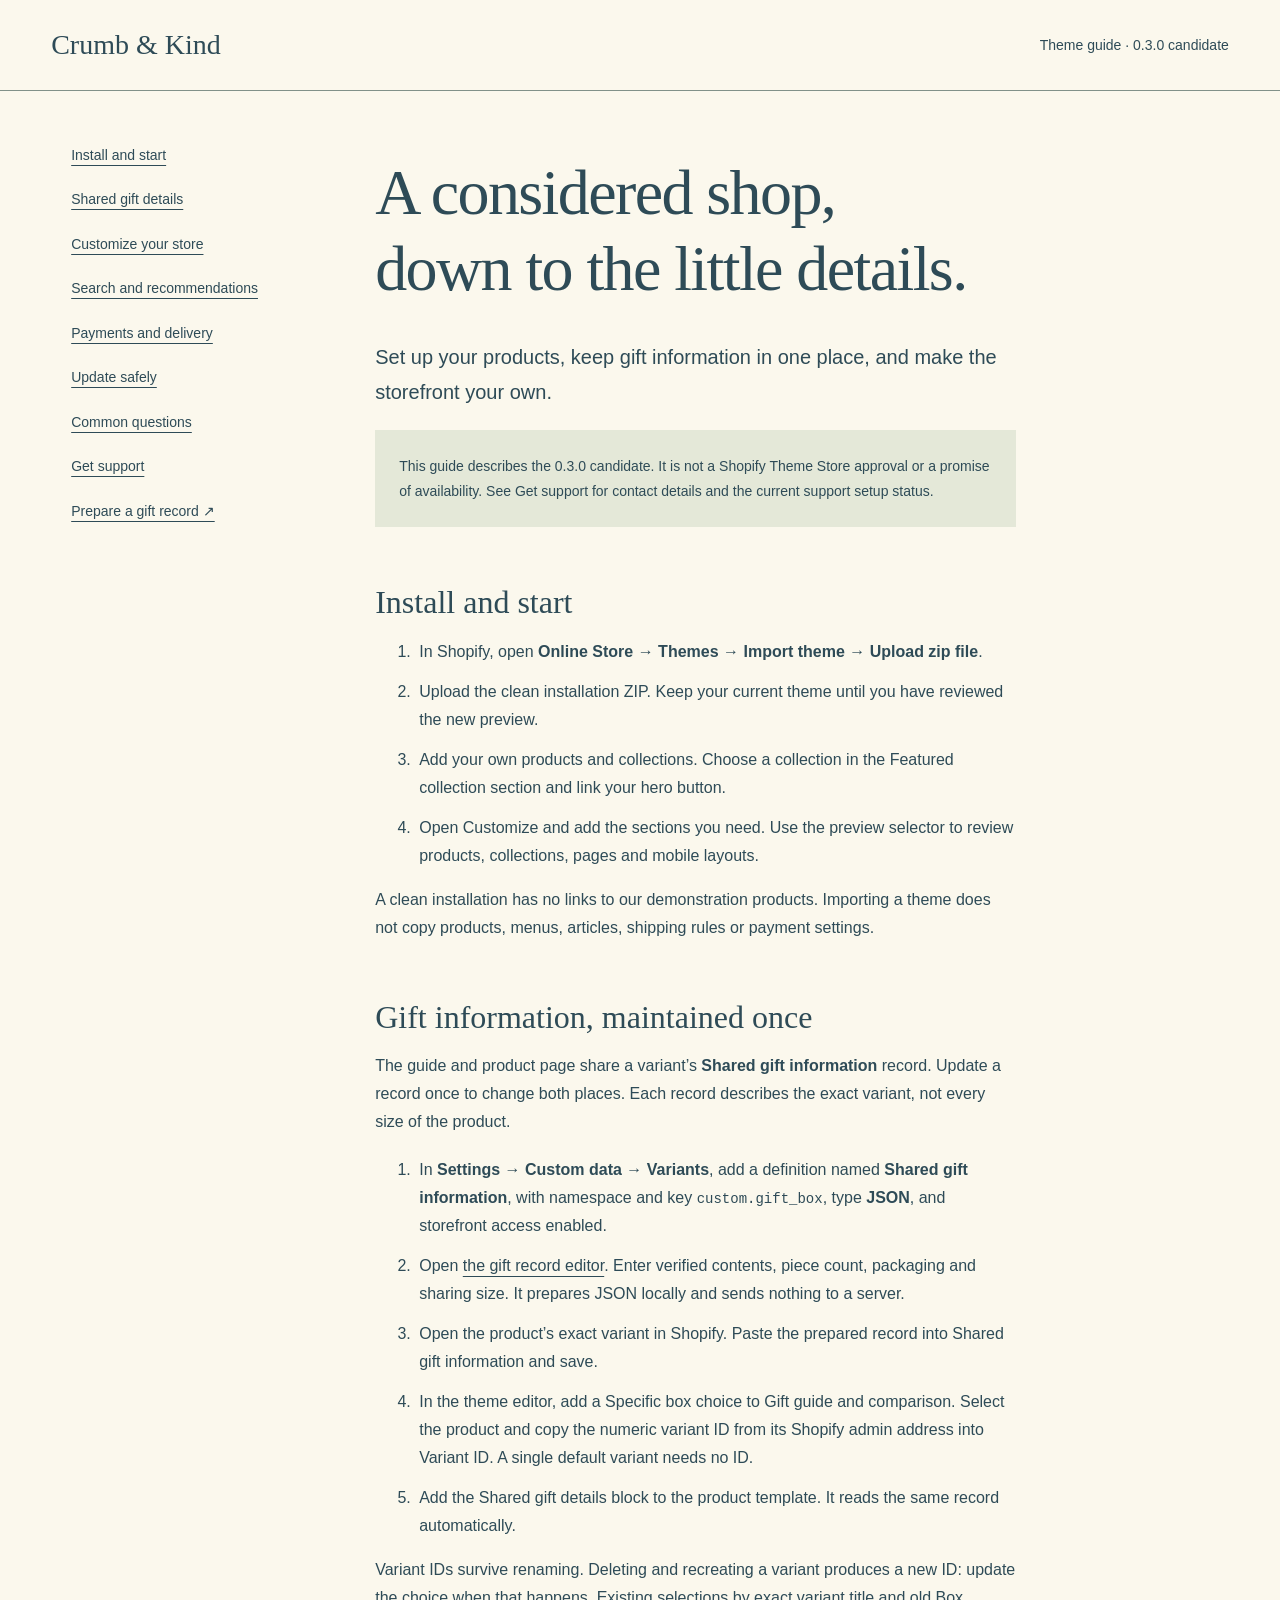
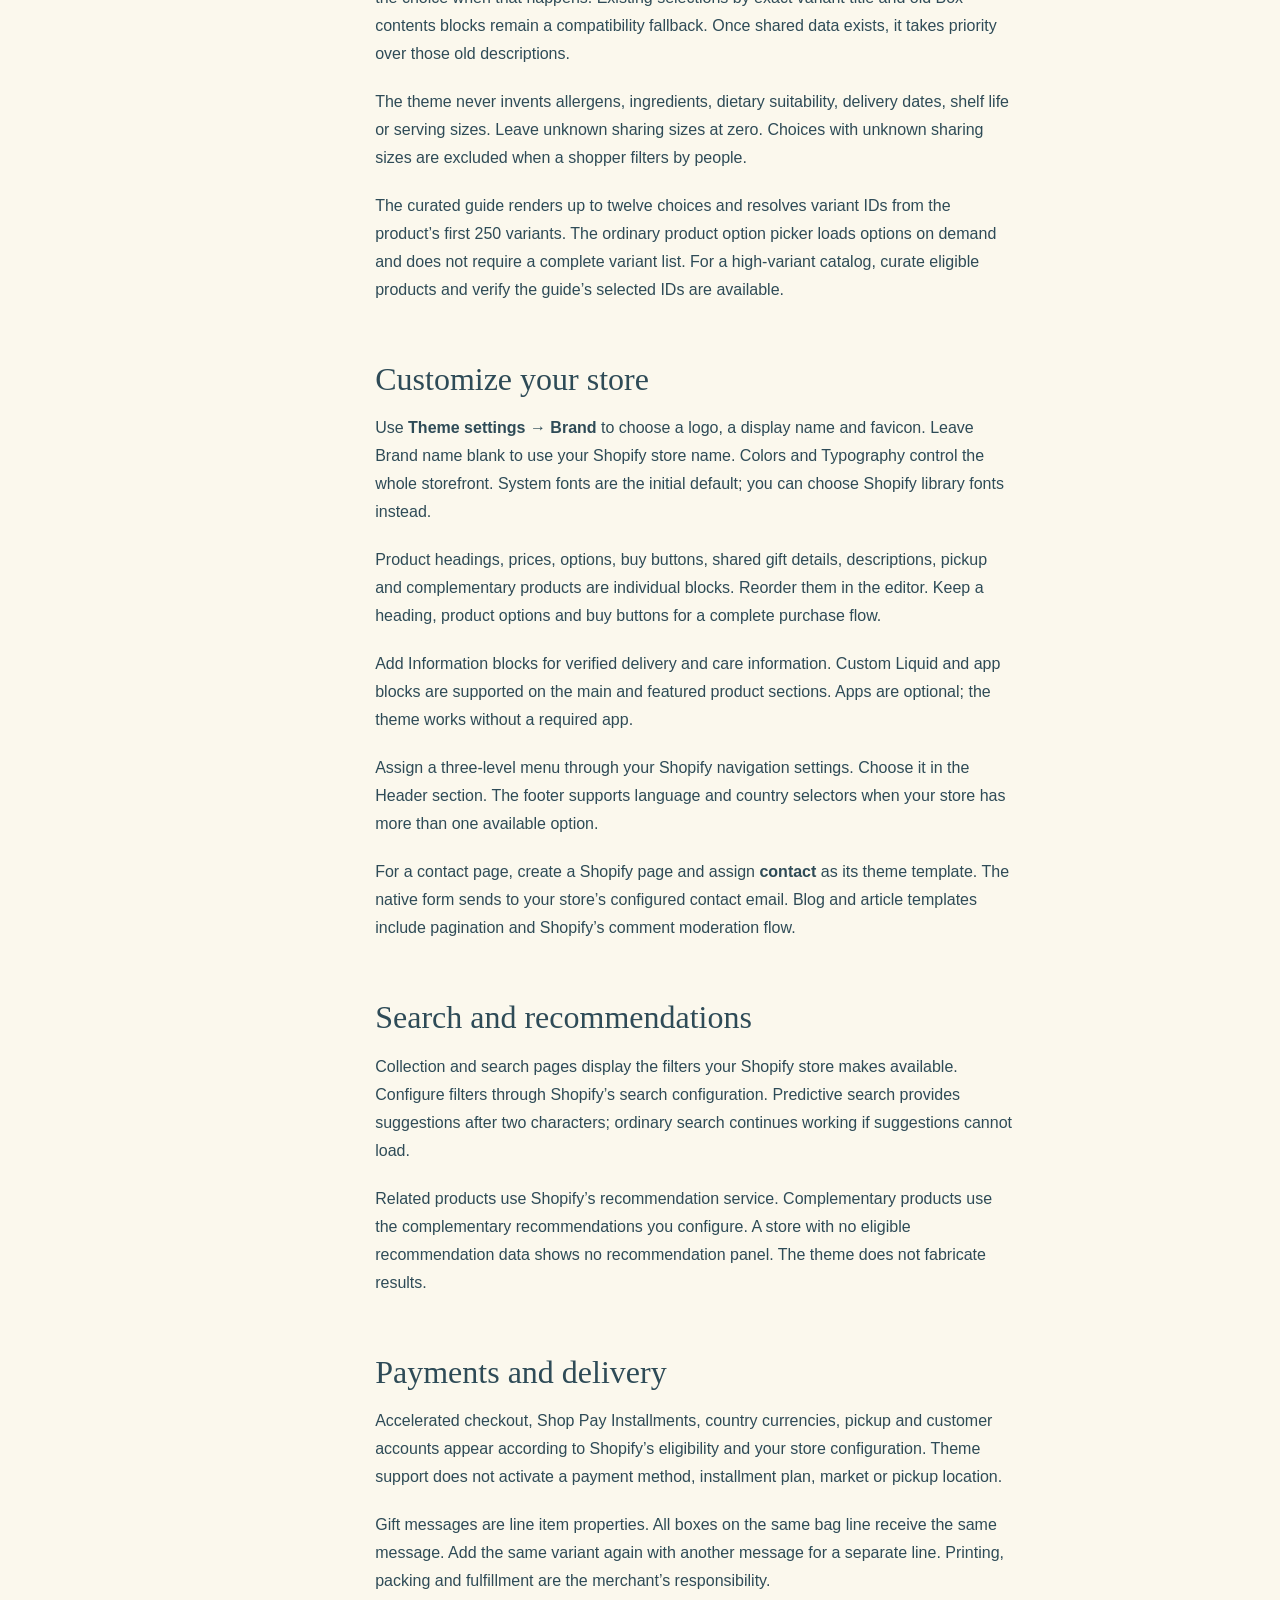
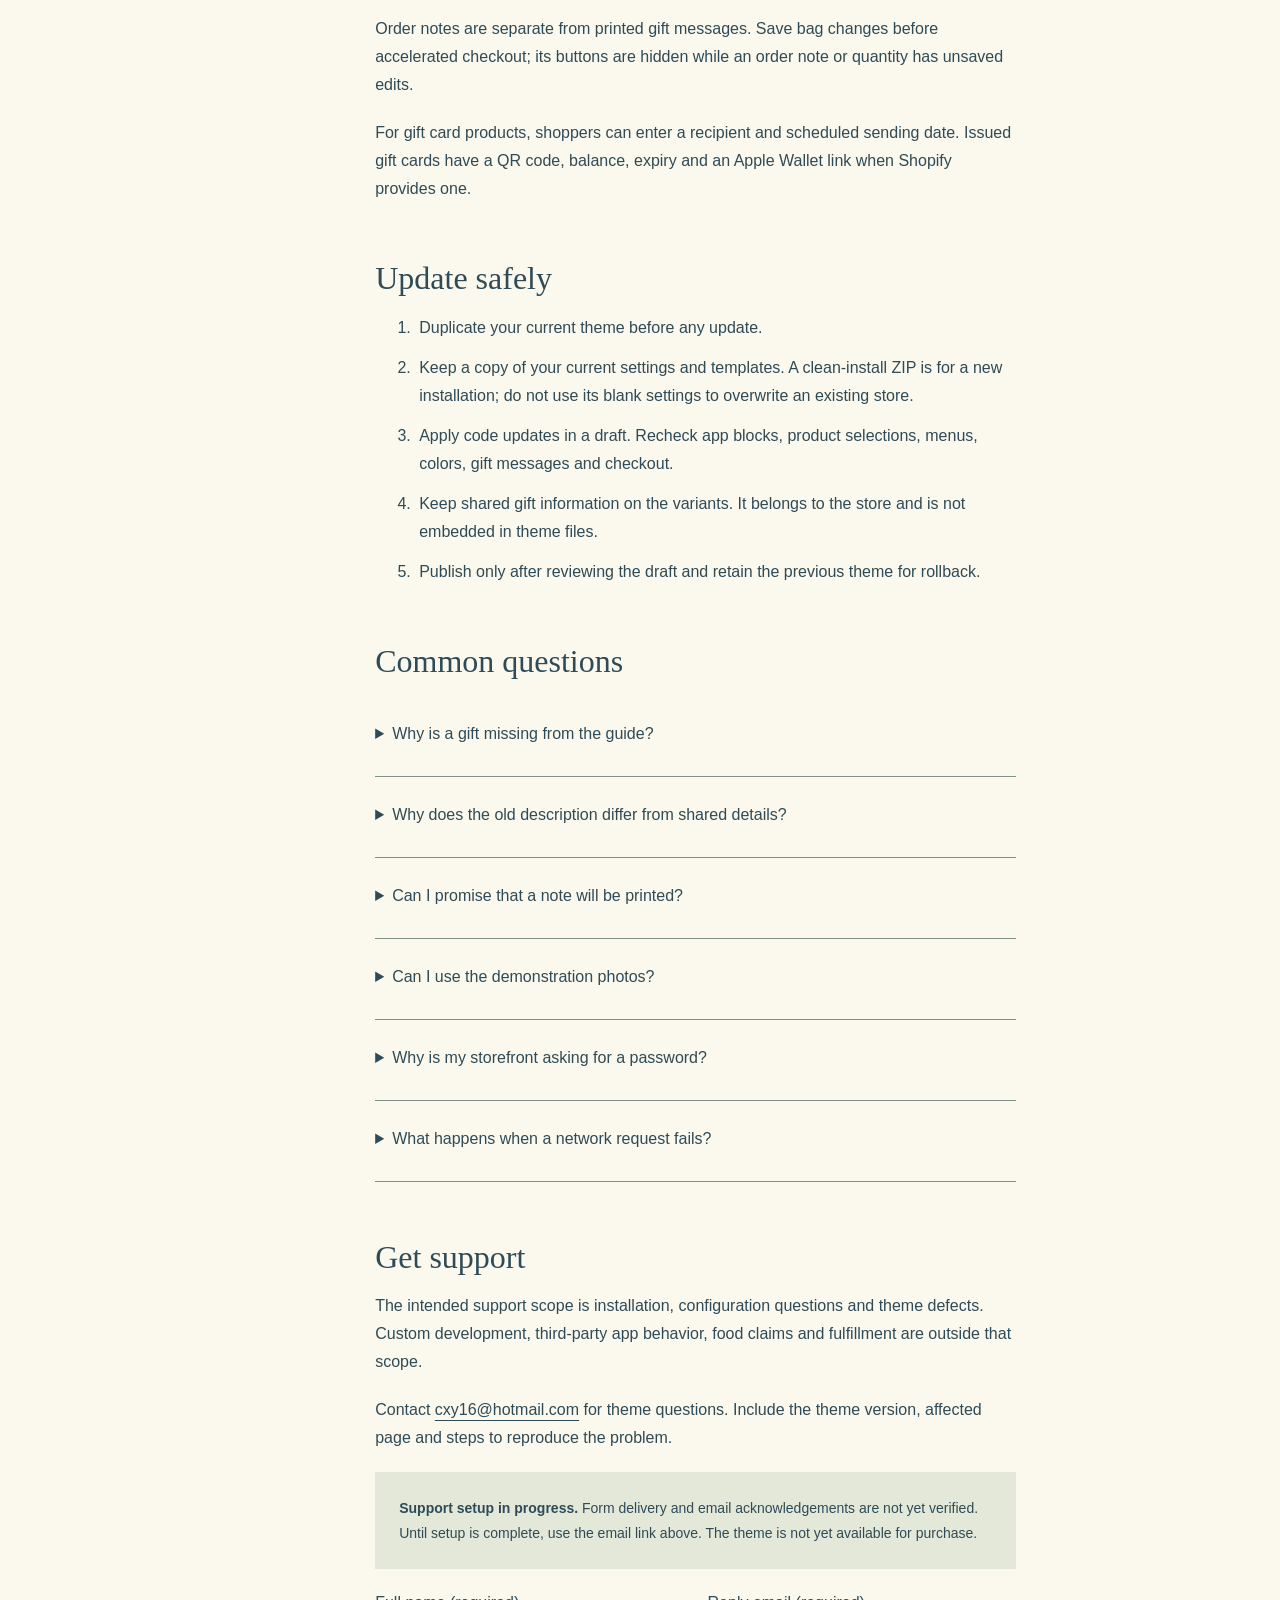
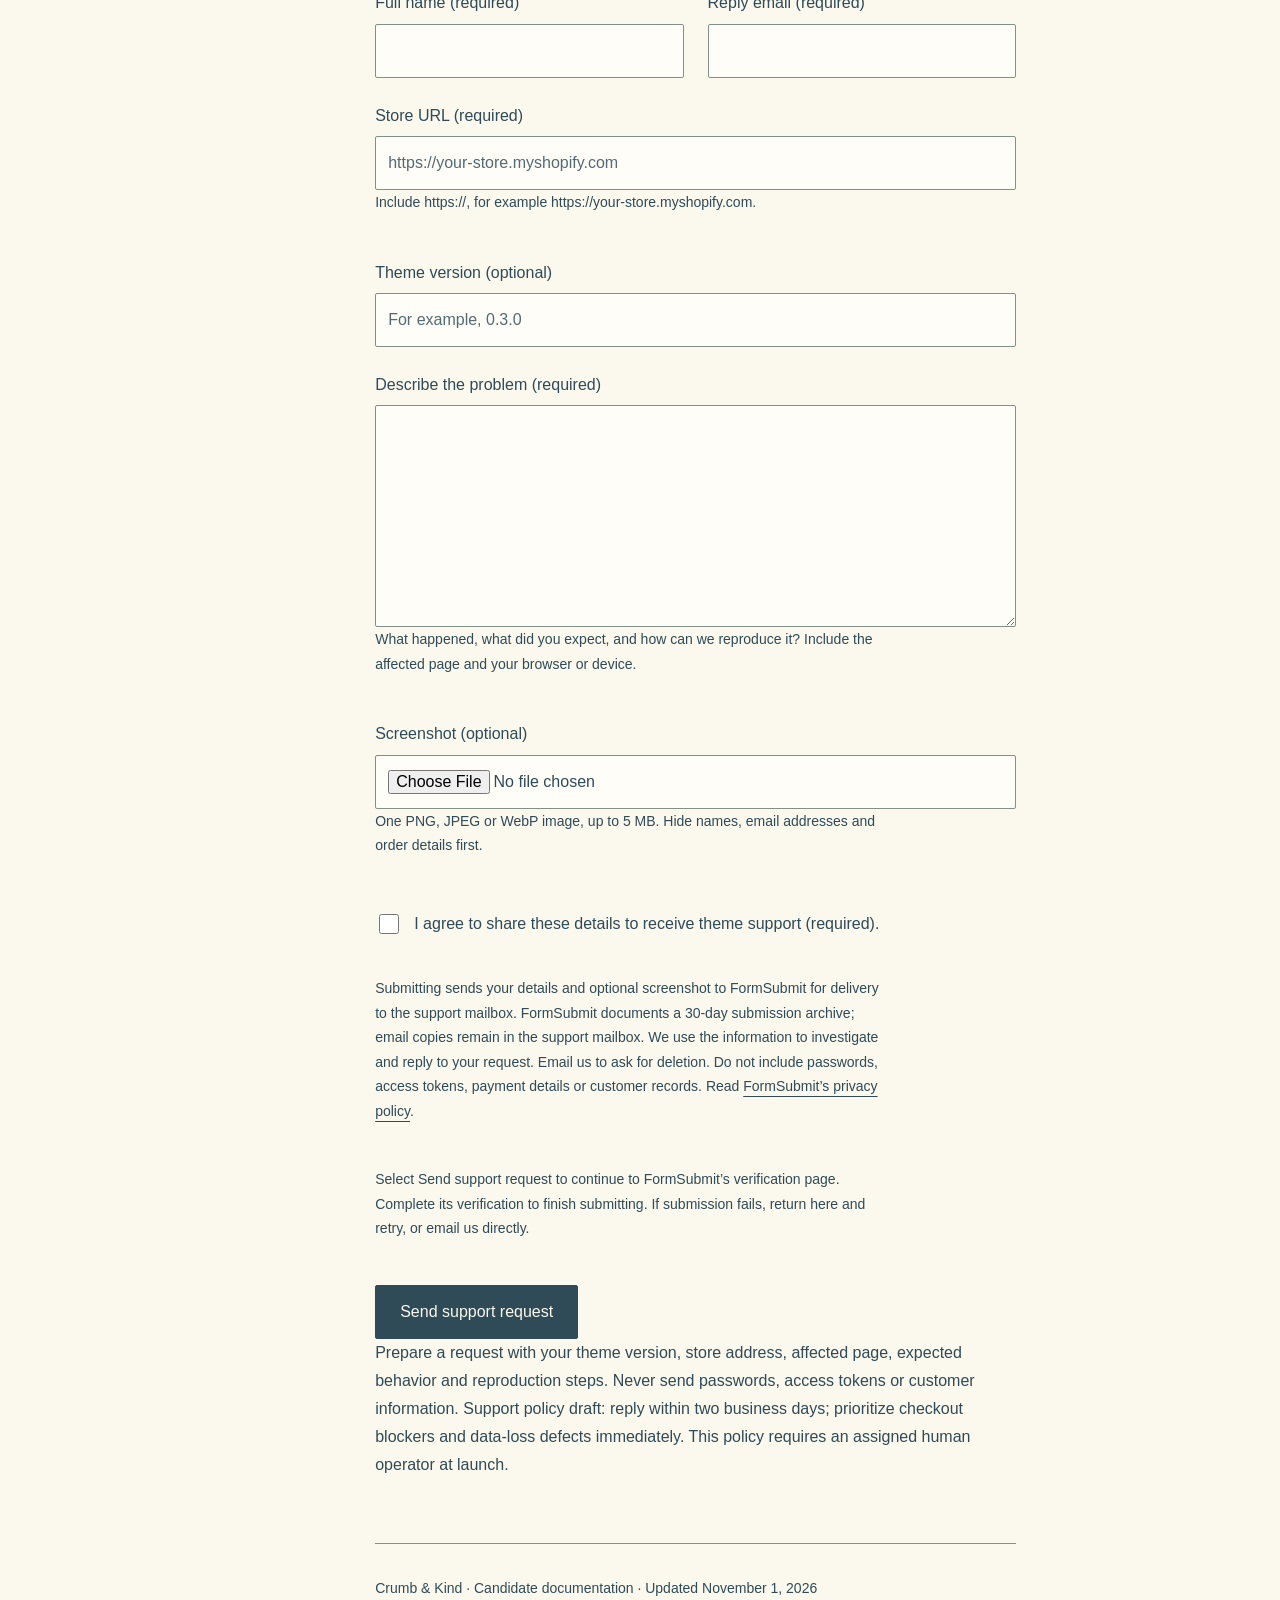
==== index.html @ 63ea4e79 "Publish Crumb and Kind preview guide and support setup" ====
<!doctype html>
<html lang="en">
  <head>
    <meta charset="utf-8" />
    <meta name="viewport" content="width=device-width,initial-scale=1" />
    <title>Crumb and Kind — Theme guide</title>
    <link rel="stylesheet" href="guide.css" />
    <script src="support.js" defer></script>
  </head>
  <body>
    <a class="skip" href="#guide">Skip to guide</a>
    <header>
      <a href="index.html" class="brand">Crumb &amp; Kind</a
      ><span>Theme guide · 0.3.0 candidate</span>
    </header>
    <div class="layout">
      <nav aria-label="Guide contents">
        <a href="#start">Install and start</a
        ><a href="#gift">Shared gift details</a
        ><a href="#editor">Customize your store</a
        ><a href="#discovery">Search and recommendations</a
        ><a href="#payments">Payments and delivery</a
        ><a href="#updates">Update safely</a><a href="#faq">Common questions</a
        ><a href="#support">Get support</a
        ><a href="gift-record-editor.html">Prepare a gift record ↗</a>
      </nav>
      <main id="guide">
        <h1>A considered shop, down to the little details.</h1>
        <p class="lead">
          Set up your products, keep gift information in one place, and make the
          storefront your own.
        </p>
        <p class="notice">
          This guide describes the 0.3.0 candidate. It is not a Shopify Theme
          Store approval or a promise of availability. See Get support for
          contact details and the current support setup status.
        </p>
        <section id="start">
          <h2>Install and start</h2>
          <ol>
            <li>
              In Shopify, open
              <strong
                >Online Store → Themes → Import theme → Upload zip file</strong
              >.
            </li>
            <li>
              Upload the clean installation ZIP. Keep your current theme until
              you have reviewed the new preview.
            </li>
            <li>
              Add your own products and collections. Choose a collection in the
              Featured collection section and link your hero button.
            </li>
            <li>
              Open Customize and add the sections you need. Use the preview
              selector to review products, collections, pages and mobile
              layouts.
            </li>
          </ol>
          <p>
            A clean installation has no links to our demonstration products.
            Importing a theme does not copy products, menus, articles, shipping
            rules or payment settings.
          </p>
        </section>
        <section id="gift">
          <h2>Gift information, maintained once</h2>
          <p>
            The guide and product page share a variant’s
            <strong>Shared gift information</strong> record. Update a record
            once to change both places. Each record describes the exact variant,
            not every size of the product.
          </p>
          <ol>
            <li>
              In <strong>Settings → Custom data → Variants</strong>, add a
              definition named <strong>Shared gift information</strong>, with
              namespace and key <code>custom.gift_box</code>, type
              <strong>JSON</strong>, and storefront access enabled.
            </li>
            <li>
              Open <a href="gift-record-editor.html">the gift record editor</a>.
              Enter verified contents, piece count, packaging and sharing size.
              It prepares JSON locally and sends nothing to a server.
            </li>
            <li>
              Open the product’s exact variant in Shopify. Paste the prepared
              record into Shared gift information and save.
            </li>
            <li>
              In the theme editor, add a Specific box choice to Gift guide and
              comparison. Select the product and copy the numeric variant ID
              from its Shopify admin address into Variant ID. A single default
              variant needs no ID.
            </li>
            <li>
              Add the Shared gift details block to the product template. It
              reads the same record automatically.
            </li>
          </ol>
          <p>
            Variant IDs survive renaming. Deleting and recreating a variant
            produces a new ID: update the choice when that happens. Existing
            selections by exact variant title and old Box contents blocks remain
            a compatibility fallback. Once shared data exists, it takes priority
            over those old descriptions.
          </p>
          <p>
            The theme never invents allergens, ingredients, dietary suitability,
            delivery dates, shelf life or serving sizes. Leave unknown sharing
            sizes at zero. Choices with unknown sharing sizes are excluded when
            a shopper filters by people.
          </p>
          <p>
            The curated guide renders up to twelve choices and resolves variant
            IDs from the product’s first 250 variants. The ordinary product
            option picker loads options on demand and does not require a
            complete variant list. For a high-variant catalog, curate eligible
            products and verify the guide’s selected IDs are available.
          </p>
        </section>
        <section id="editor">
          <h2>Customize your store</h2>
          <p>
            Use <strong>Theme settings → Brand</strong> to choose a logo, a
            display name and favicon. Leave Brand name blank to use your Shopify
            store name. Colors and Typography control the whole storefront.
            System fonts are the initial default; you can choose Shopify library
            fonts instead.
          </p>
          <p>
            Product headings, prices, options, buy buttons, shared gift details,
            descriptions, pickup and complementary products are individual
            blocks. Reorder them in the editor. Keep a heading, product options
            and buy buttons for a complete purchase flow.
          </p>
          <p>
            Add Information blocks for verified delivery and care information.
            Custom Liquid and app blocks are supported on the main and featured
            product sections. Apps are optional; the theme works without a
            required app.
          </p>
          <p>
            Assign a three-level menu through your Shopify navigation settings.
            Choose it in the Header section. The footer supports language and
            country selectors when your store has more than one available
            option.
          </p>
          <p>
            For a contact page, create a Shopify page and assign
            <strong>contact</strong> as its theme template. The native form
            sends to your store’s configured contact email. Blog and article
            templates include pagination and Shopify’s comment moderation flow.
          </p>
        </section>
        <section id="discovery">
          <h2>Search and recommendations</h2>
          <p>
            Collection and search pages display the filters your Shopify store
            makes available. Configure filters through Shopify’s search
            configuration. Predictive search provides suggestions after two
            characters; ordinary search continues working if suggestions cannot
            load.
          </p>
          <p>
            Related products use Shopify’s recommendation service. Complementary
            products use the complementary recommendations you configure. A
            store with no eligible recommendation data shows no recommendation
            panel. The theme does not fabricate results.
          </p>
        </section>
        <section id="payments">
          <h2>Payments and delivery</h2>
          <p>
            Accelerated checkout, Shop Pay Installments, country currencies,
            pickup and customer accounts appear according to Shopify’s
            eligibility and your store configuration. Theme support does not
            activate a payment method, installment plan, market or pickup
            location.
          </p>
          <p>
            Gift messages are line item properties. All boxes on the same bag
            line receive the same message. Add the same variant again with
            another message for a separate line. Printing, packing and
            fulfillment are the merchant’s responsibility.
          </p>
          <p>
            Order notes are separate from printed gift messages. Save bag
            changes before accelerated checkout; its buttons are hidden while an
            order note or quantity has unsaved edits.
          </p>
          <p>
            For gift card products, shoppers can enter a recipient and scheduled
            sending date. Issued gift cards have a QR code, balance, expiry and
            an Apple Wallet link when Shopify provides one.
          </p>
        </section>
        <section id="updates">
          <h2>Update safely</h2>
          <ol>
            <li>Duplicate your current theme before any update.</li>
            <li>
              Keep a copy of your current settings and templates. A
              clean-install ZIP is for a new installation; do not use its blank
              settings to overwrite an existing store.
            </li>
            <li>
              Apply code updates in a draft. Recheck app blocks, product
              selections, menus, colors, gift messages and checkout.
            </li>
            <li>
              Keep shared gift information on the variants. It belongs to the
              store and is not embedded in theme files.
            </li>
            <li>
              Publish only after reviewing the draft and retain the previous
              theme for rollback.
            </li>
          </ol>
        </section>
        <section id="faq">
          <h2>Common questions</h2>
          <details>
            <summary>Why is a gift missing from the guide?</summary>
            <p>
              Check the product, variant ID, availability and the people filter.
              Deleted variants and incomplete selections are not shown. A price
              cap applies to the exact variant, not the product’s lowest
              starting price.
            </p>
          </details>
          <details>
            <summary>
              Why does the old description differ from shared details?
            </summary>
            <p>
              Shared details take priority, but a product’s written description
              remains merchant content. Remove repeated quantities or serving
              claims from that description if you want the shared record to be
              the only place you maintain them.
            </p>
          </details>
          <details>
            <summary>Can I promise that a note will be printed?</summary>
            <p>
              Only if your fulfillment process supports it. The theme stores the
              message with the order; it does not print or send a physical card.
            </p>
          </details>
          <details>
            <summary>Can I use the demonstration photos?</summary>
            <p>
              The clean theme ZIP does not include the demo’s stock photos. Use
              assets you own or have licensed, and keep their original license
              records. Do not present mood photographs as actual product
              photography.
            </p>
          </details>
          <details>
            <summary>Why is my storefront asking for a password?</summary>
            <p>
              A development store can remain password protected even when its
              theme is published. Manage access in Online Store → Preferences.
              Theme publication does not purchase a Shopify plan.
            </p>
          </details>
          <details>
            <summary>What happens when a network request fails?</summary>
            <p>
              Variant selection blocks purchasing until the selection is
              confirmed and exposes a normal-page fallback. Bag errors keep
              visible messages and notes for recovery. Review the bag before
              retrying an uncertain update.
            </p>
          </details>
        </section>
        <section id="support">
          <h2>Get support</h2>
          <p>
            The intended support scope is installation, configuration questions
            and theme defects. Custom development, third-party app behavior,
            food claims and fulfillment are outside that scope.
          </p>
          <p>
            Contact <a href="mailto:cxy16@hotmail.com">cxy16@hotmail.com</a>
            for theme questions. Include the theme version, affected page and
            steps to reproduce the problem.
          </p>
          <p class="notice" id="support-setup">
            <strong>Support setup in progress.</strong> Form delivery and email
            acknowledgements are not yet verified. Until setup is complete,
            use the email link above. The theme is not yet available for purchase.
          </p>
          <form id="support-form" action="https://formsubmit.co/cxy16@hotmail.com"
            method="post" enctype="multipart/form-data" aria-describedby="support-setup support-privacy">
            <input type="hidden" name="_subject" value="Crumb and Kind — theme support" />
            <input type="hidden" name="_template" value="table" />
            <input type="hidden" name="_next" value="https://cxy486.github.io/crumb-kind-docs/thanks.html" />
            <input type="hidden" name="_autoresponse" value="We received your Crumb and Kind theme support request. This is an automatic acknowledgement, not a resolution. Keep your theme version, affected page and reproduction steps in this conversation. Do not send passwords, payment information or customer data. You can reply to the theme owner at cxy16@hotmail.com." />
            <input type="hidden" name="theme" value="Crumb and Kind" />
            <div class="pair">
              <div>
                <label for="support-name">Full name (required)</label>
                <input id="support-name" name="name" autocomplete="name" maxlength="120" required />
              </div>
              <div>
                <label for="support-email">Reply email (required)</label>
                <input id="support-email" name="email" type="email" autocomplete="email" maxlength="254" required />
              </div>
            </div>
            <div>
              <label for="support-store">Store URL (required)</label>
              <input id="support-store" name="store_url" type="url" inputmode="url" autocomplete="url"
                placeholder="https://your-store.myshopify.com" maxlength="2048" aria-describedby="support-store-help" required />
              <p class="help" id="support-store-help">Include https://, for example https://your-store.myshopify.com.</p>
            </div>
            <div>
              <label for="support-version">Theme version (optional)</label>
              <input id="support-version" name="theme_version" maxlength="40" placeholder="For example, 0.3.0" />
            </div>
            <div>
              <label for="support-message">Describe the problem (required)</label>
              <textarea id="support-message" name="message" rows="7" maxlength="10000"
                aria-describedby="support-message-help" required></textarea>
              <p class="help" id="support-message-help">What happened, what did you expect, and how can we reproduce it? Include the affected page and your browser or device.</p>
            </div>
            <div>
              <label for="support-image">Screenshot (optional)</label>
              <input id="support-image" name="attachment" type="file" accept="image/png,image/jpeg,image/webp"
                aria-describedby="support-image-help support-file-error" />
              <p class="help" id="support-image-help">One PNG, JPEG or WebP image, up to 5 MB. Hide names, email addresses and order details first.</p>
              <p id="support-file-error" class="help error" role="status" aria-live="polite"></p>
            </div>
            <fieldset>
              <label for="support-consent">
                <input id="support-consent" name="support_consent" type="checkbox" value="agreed" required />
                <span>I agree to share these details to receive theme support (required).</span>
              </label>
            </fieldset>
            <p class="help" id="support-privacy">
              Submitting sends your details and optional screenshot to FormSubmit
              for delivery to the support mailbox. FormSubmit documents a 30-day
              submission archive; email copies remain in the support mailbox.
              We use the information to investigate and reply to your request.
              Email us to ask for deletion. Do not include passwords, access
              tokens, payment details or customer records.
              Read <a href="https://formsubmit.co/privacy.pdf" rel="noopener noreferrer">FormSubmit’s privacy policy</a>.
            </p>
            <p class="help">Select Send support request to continue to FormSubmit’s verification page. Complete its verification to finish submitting. If submission fails, return here and retry, or email us directly.</p>
            <button type="submit">Send support request</button>
          </form>
          <p>
            Prepare a request with your theme version, store address, affected
            page, expected behavior and reproduction steps. Never send
            passwords, access tokens or customer information. Support policy
            draft: reply within two business days; prioritize checkout blockers
            and data-loss defects immediately. This policy requires an assigned
            human operator at launch.
          </p>
        </section>
        <footer>
          Crumb &amp; Kind · Candidate documentation · Updated November 1, 2026
        </footer>
      </main>
    </div>
  </body>
</html>
---- guide.css ----
:root {
  --paper: #fbf8ed;
  --ink: #2e4b57;
  --sage: #e4e8d8;
  --line: #819189;
  color-scheme: light;
  scrollbar-color: var(--ink) var(--paper);
}
* {
  box-sizing: border-box;
}
body {
  margin: 0;
  background: var(--paper);
  color: var(--ink);
  font:
    400 16px/1.75 -apple-system,
    BlinkMacSystemFont,
    "Segoe UI",
    sans-serif;
  caret-color: var(--ink);
}
a {
  color: inherit;
  text-underline-offset: 5px;
}
header {
  display: flex;
  justify-content: space-between;
  gap: 2rem;
  align-items: center;
  padding: 1.75rem 4vw;
  border-bottom: 1px solid var(--line);
}
header span {
  font-size: 0.875rem;
}
.brand {
  font:
    400 1.75rem/1.2 Palatino,
    serif;
  text-decoration: none;
}
.layout {
  display: grid;
  grid-template-columns: 15rem minmax(0, 1fr);
  gap: 5vw;
  max-width: 1240px;
  margin: auto;
  padding: 3rem 4vw;
}
.layout > nav {
  display: flex;
  flex-direction: column;
  align-items: start;
  gap: 0.75rem;
  align-self: start;
  position: sticky;
  top: 2rem;
  font-size: 0.875rem;
}
.layout > nav a {
  padding-block: 0.25rem;
}
main {
  max-width: 72ch;
  min-width: 0;
}
h1,
h2,
h3 {
  font-family: Palatino, "Palatino Linotype", serif;
  font-weight: 400;
  line-height: 1.2;
  text-wrap: balance;
}
h1 {
  font-size: clamp(2.5rem, 5vw, 4rem);
  letter-spacing: -0.025em;
  margin-block: 1rem 2rem;
}
h2 {
  font-size: 2rem;
  margin-block: 3.5rem 1rem;
}
p {
  margin-block: 0 1.25rem;
}
.lead {
  font-size: 1.25rem;
}
.notice {
  padding: 1.5rem;
  background: var(--sage);
  font-size: 0.875rem;
}
li {
  padding-inline-start: 0.25rem;
  margin-block: 0.75rem;
}
code,
pre {
  font-size: 0.875rem;
  overflow-wrap: anywhere;
}
pre {
  white-space: pre-wrap;
  background: var(--sage);
  padding: 1.5rem;
}
details {
  border-bottom: 1px solid var(--line);
  padding-block: 1.5rem;
}
summary {
  cursor: pointer;
  font-weight: 500;
  min-height: 2rem;
}
details p {
  margin-block: 1rem 0.5rem;
}
footer {
  border-top: 1px solid var(--line);
  margin-top: 4rem;
  padding-block: 2rem;
  font-size: 0.875rem;
}
.skip {
  position: fixed;
  top: -6rem;
  background: var(--ink);
  color: var(--paper);
  padding: 1rem;
  z-index: 10;
}
.skip:focus {
  top: 1rem;
}
:focus-visible {
  outline: 3px solid var(--ink);
  outline-offset: 4px;
}
::selection {
  background: #efdc96;
}
label {
  display: block;
  font-weight: 500;
  margin-bottom: 0.4rem;
}
input,
textarea,
button,
select {
  font: inherit;
  color: inherit;
}
input:not([type="checkbox"]),
textarea,
select {
  display: block;
  width: 100%;
  padding: 0.75rem;
  border: 1px solid var(--line);
  background: #fffdf7;
  border-radius: 2px;
}
input[type="checkbox"] {
  width: 20px;
  height: 20px;
  accent-color: var(--ink);
}
form {
  display: grid;
  gap: 1.5rem;
}
form fieldset {
  padding: 0;
  border: 0;
  margin: 0;
}
form fieldset label {
  display: flex;
  gap: 0.75rem;
  align-items: center;
  min-height: 2.75rem;
  font-weight: 400;
}
.pair {
  display: grid;
  grid-template-columns: 1fr 1fr;
  gap: 1.5rem;
}
button,
.button {
  display: inline-flex;
  justify-content: center;
  align-items: center;
  min-height: 3rem;
  padding: 0.75rem 1.5rem;
  background: var(--ink);
  color: var(--paper);
  border: 1px solid var(--ink);
  border-radius: 2px;
  cursor: pointer;
  justify-self: start;
  text-decoration: none;
}
button:disabled {
  opacity: 0.5;
  cursor: not-allowed;
}
.help {
  font-size: 0.875rem;
  max-width: 65ch;
}
.error {
  font-weight: 500;
}
.actions {
  display: flex;
  gap: 1rem;
  flex-wrap: wrap;
}
section {
  scroll-margin-block-start: 2rem;
}
@media (max-width: 760px) {
  header {
    align-items: start;
    flex-direction: column;
    gap: 0.75rem;
  }
  .layout {
    grid-template-columns: minmax(0, 1fr);
    gap: 2rem;
    padding: 2rem 1.25rem;
  }
  .layout > nav {
    position: static;
    flex-direction: row;
    flex-wrap: wrap;
    gap: 0.5rem 1.25rem;
    border-bottom: 1px solid var(--line);
    padding-bottom: 1.5rem;
  }
  .pair {
    grid-template-columns: minmax(0, 1fr);
  }
}
@media (prefers-reduced-motion: reduce) {
  html {
    scroll-behavior: auto;
  }
}

button:hover,
.button:hover {
  background: #3c606a;
}
input::placeholder,
textarea::placeholder {
  color: #536b73;
  opacity: 1;
}
button:active {
  background: #263f49;
}
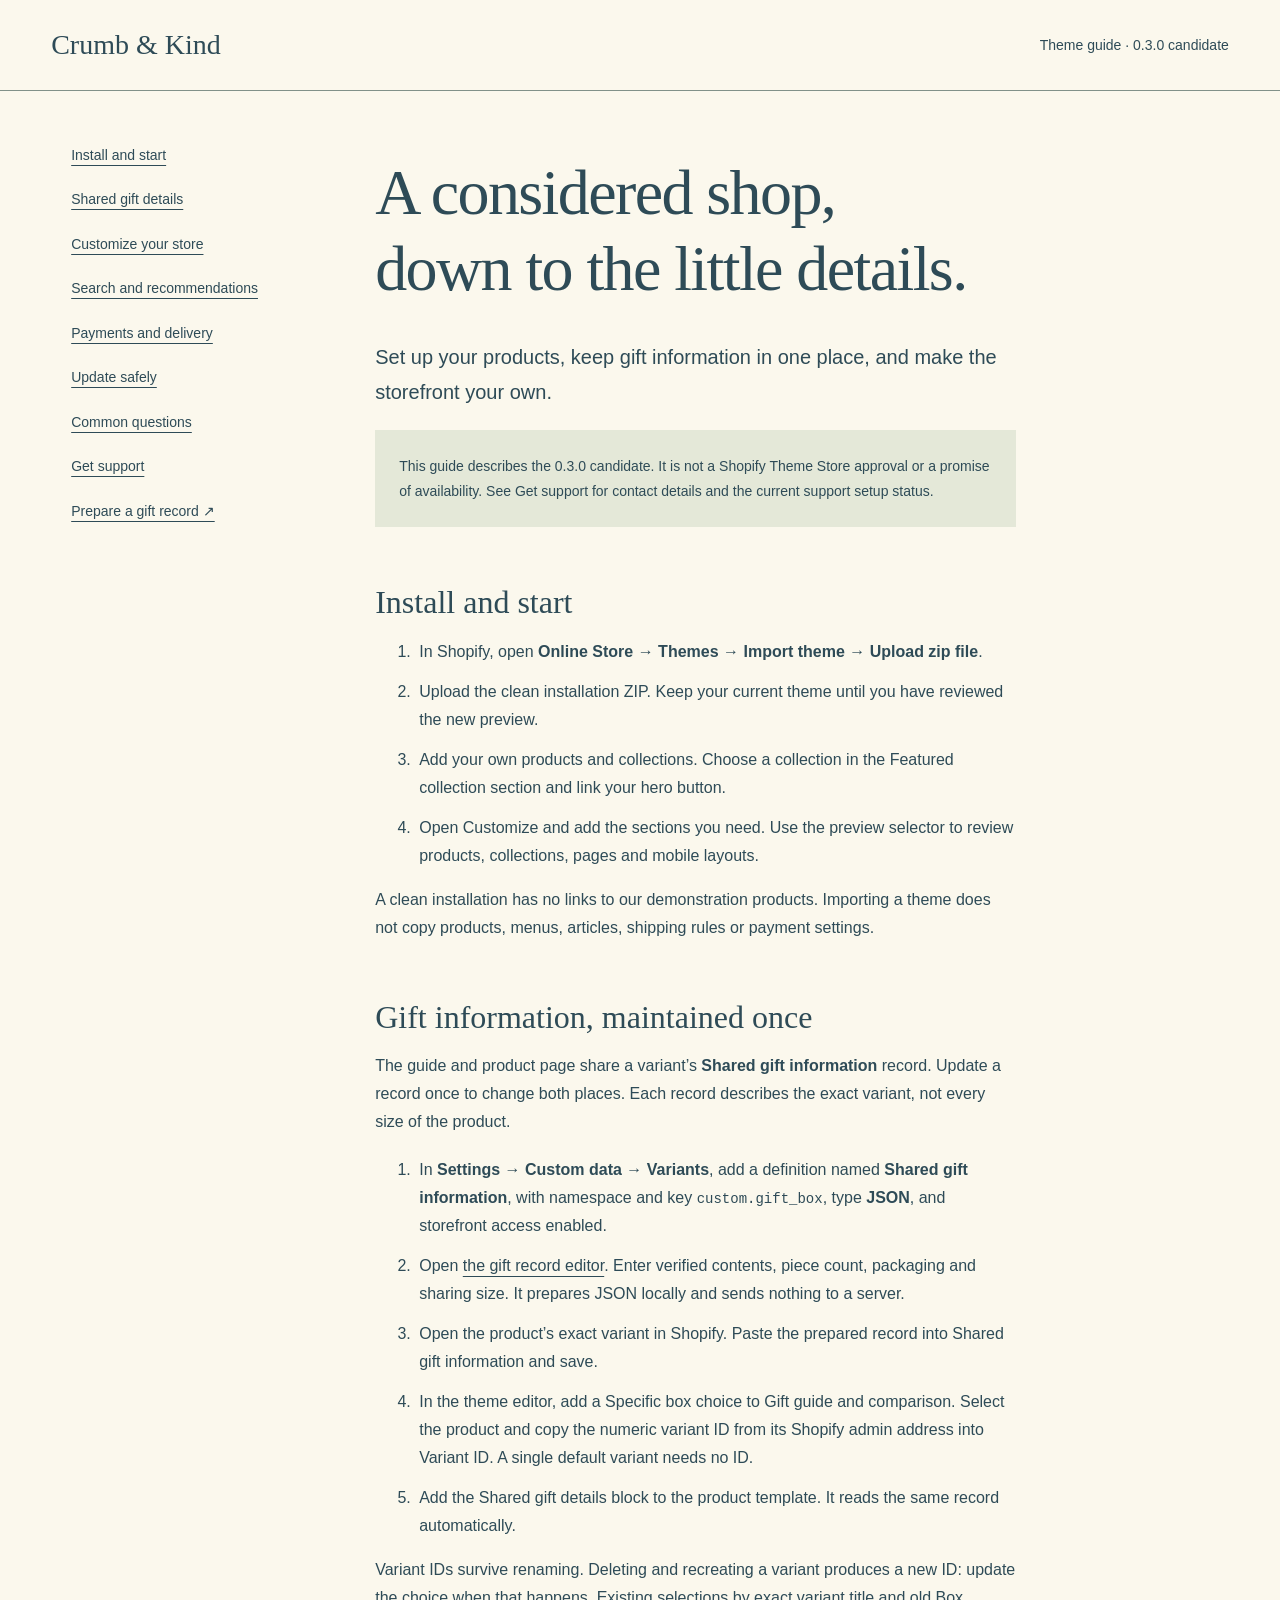
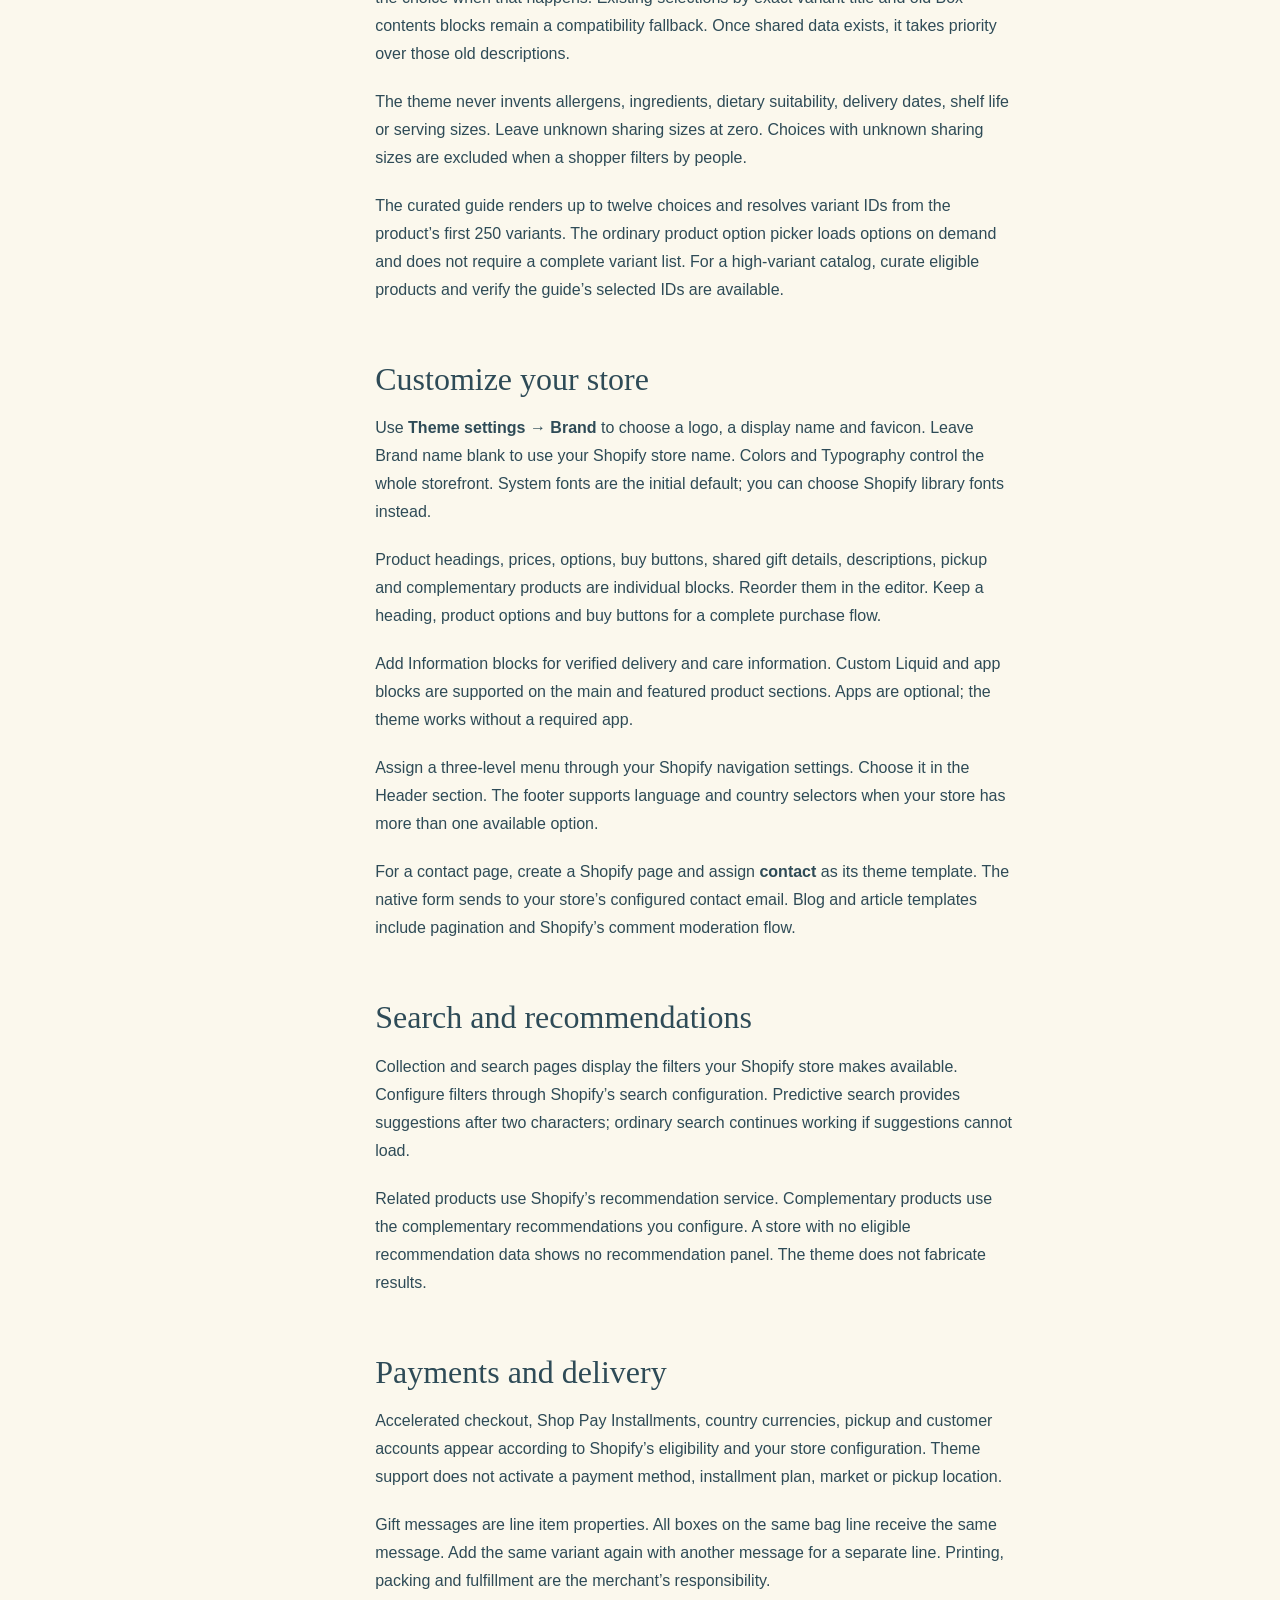
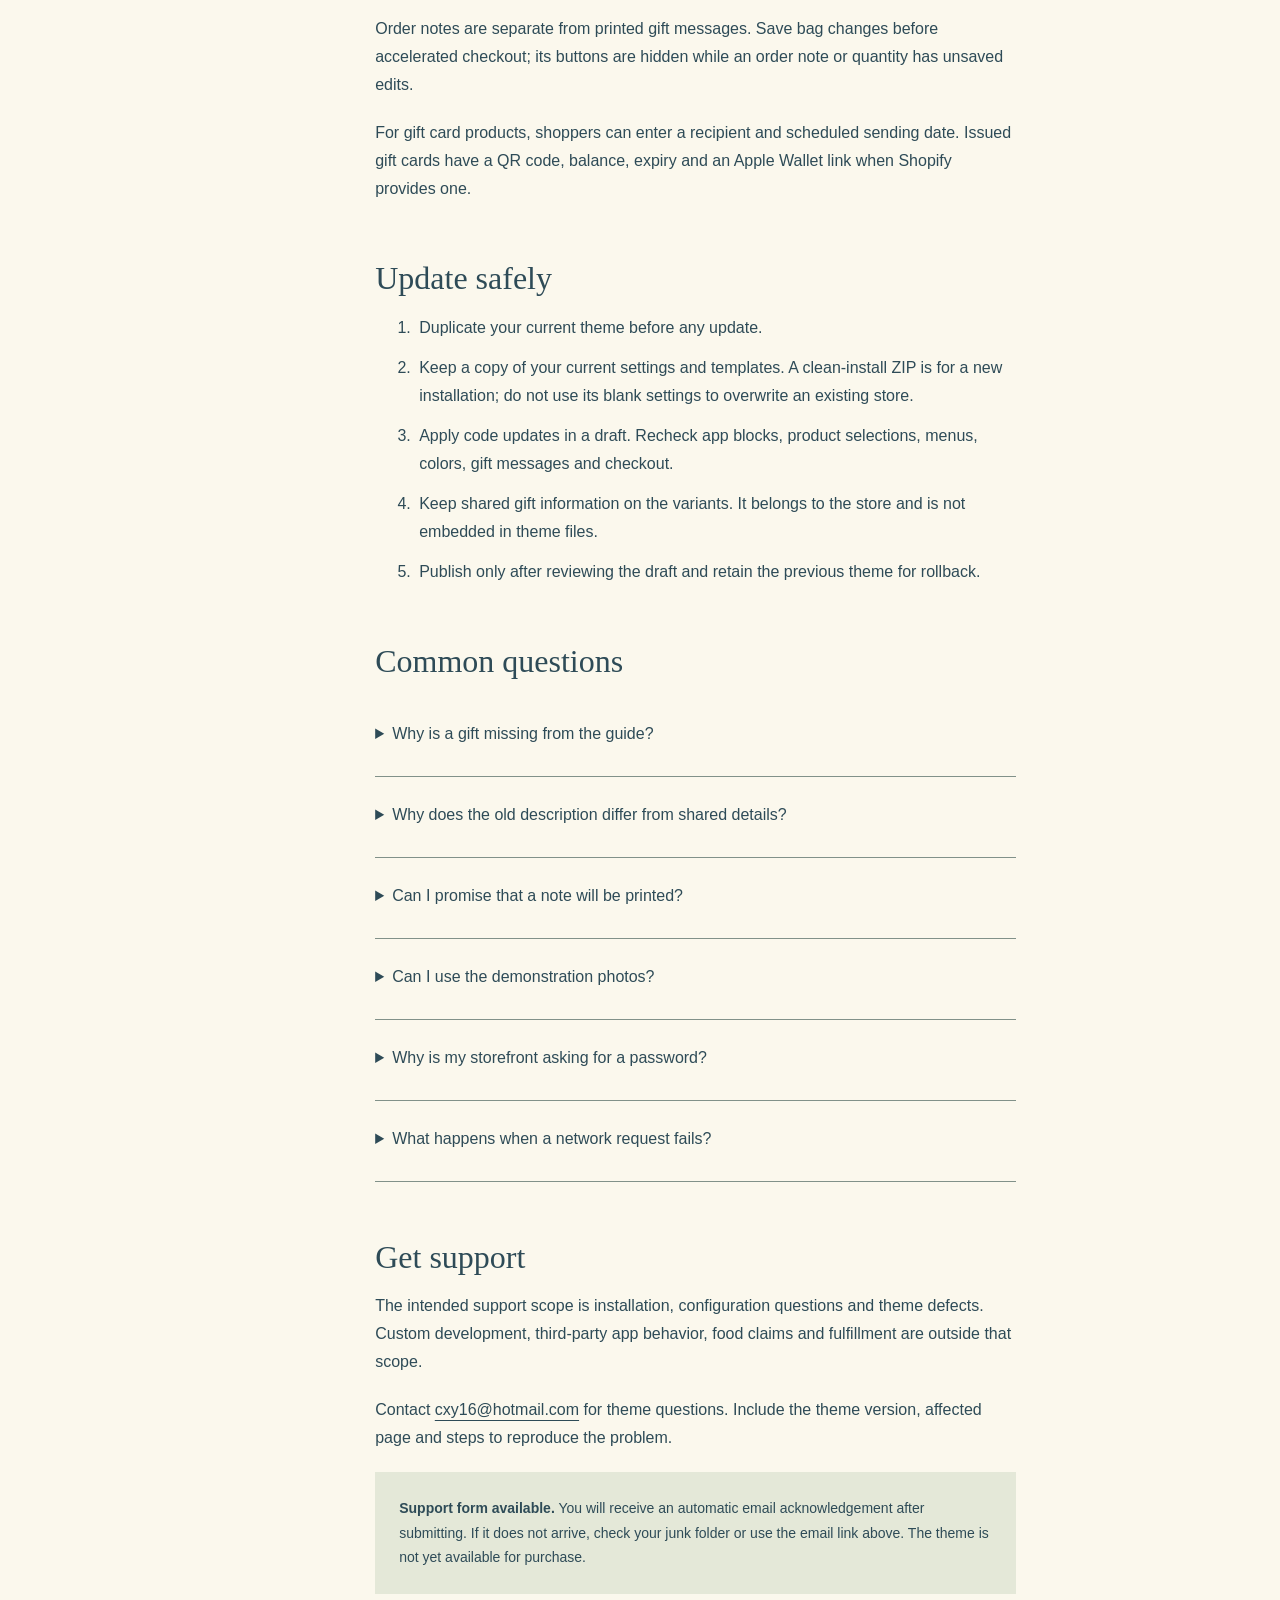
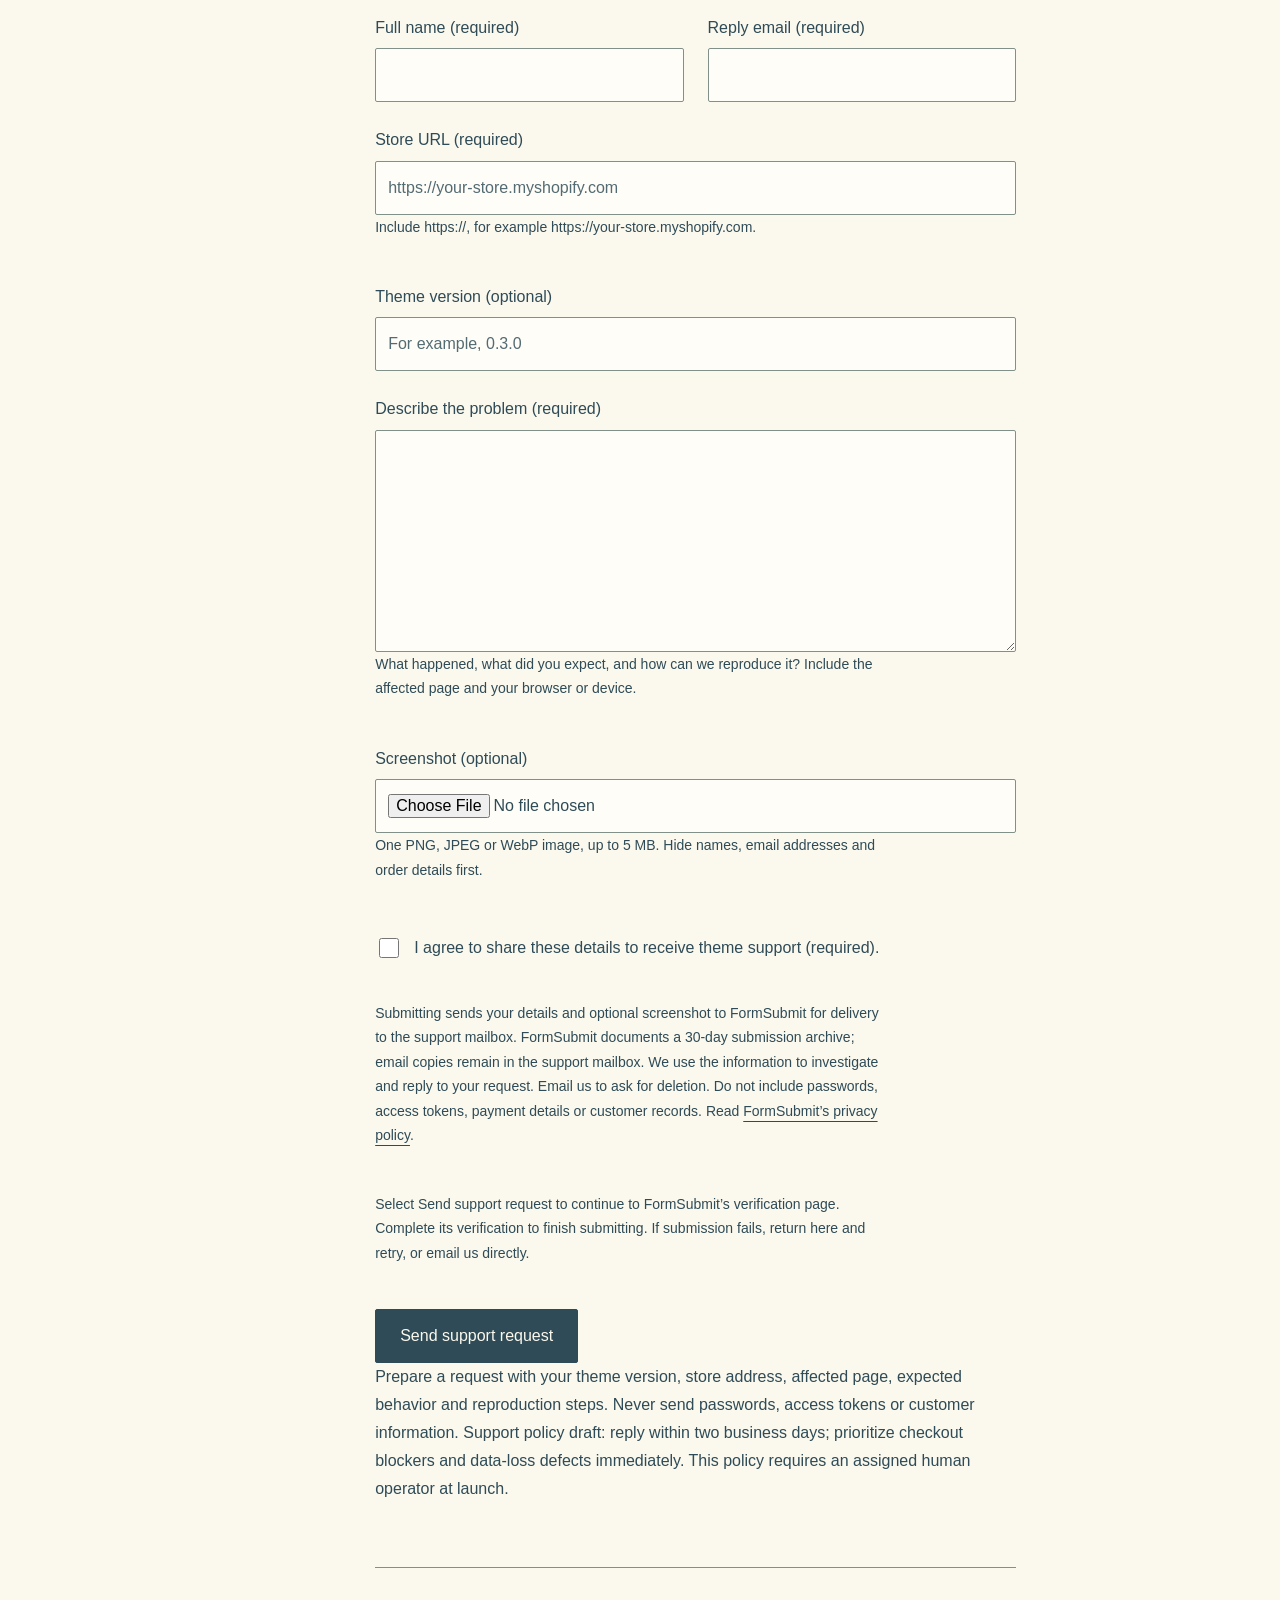
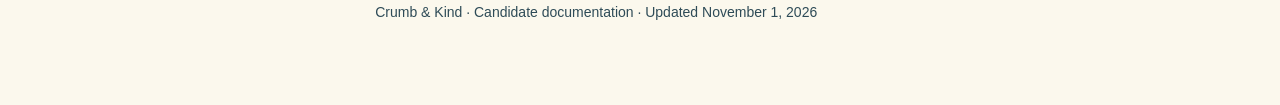
==== commit e4d3bb38: "Confirm support form availability after owner delivery verification" ====
--- a/index.html
+++ b/index.html
@@ -288,9 +288,10 @@
             steps to reproduce the problem.
           </p>
           <p class="notice" id="support-setup">
-            <strong>Support setup in progress.</strong> Form delivery and email
-            acknowledgements are not yet verified. Until setup is complete,
-            use the email link above. The theme is not yet available for purchase.
+            <strong>Support form available.</strong> You will receive an automatic
+            email acknowledgement after submitting. If it does not arrive,
+            check your junk folder or use the email link above.
+            The theme is not yet available for purchase.
           </p>
           <form id="support-form" action="https://formsubmit.co/cxy16@hotmail.com"
             method="post" enctype="multipart/form-data" aria-describedby="support-setup support-privacy">
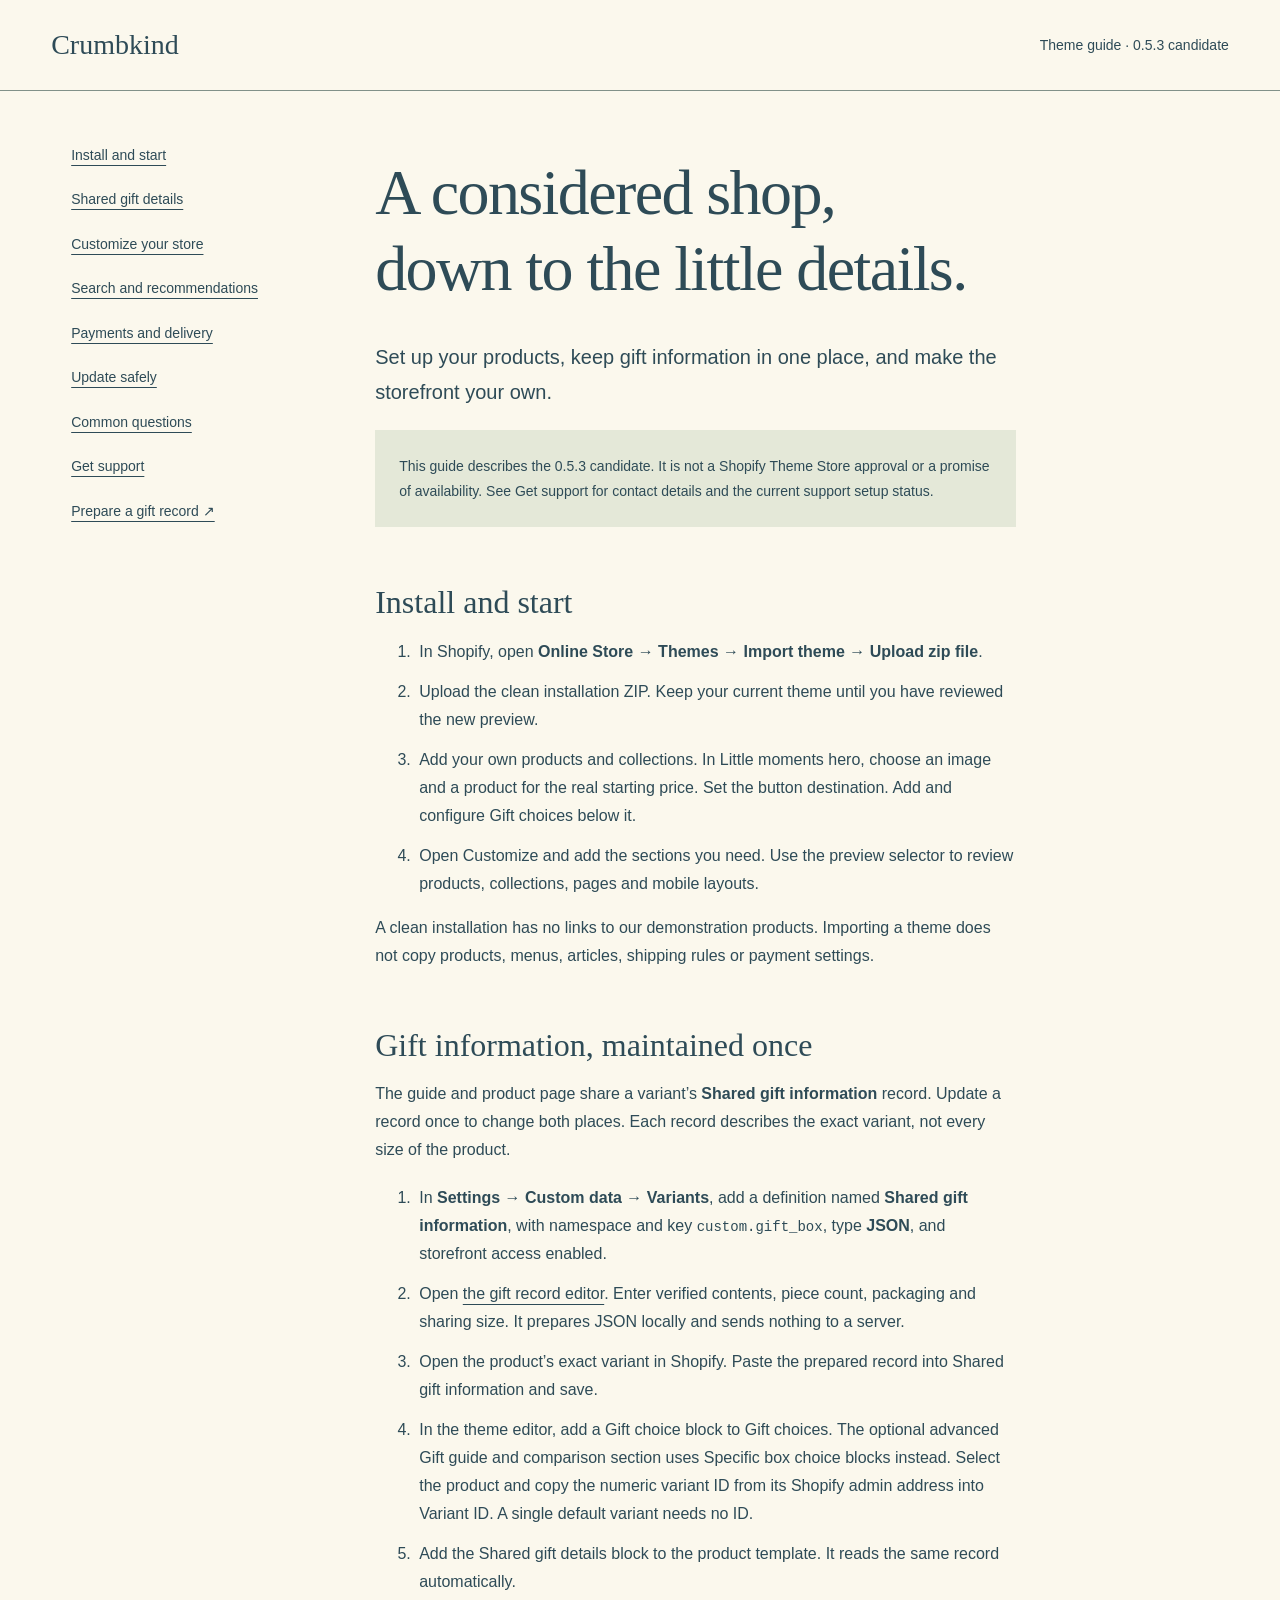
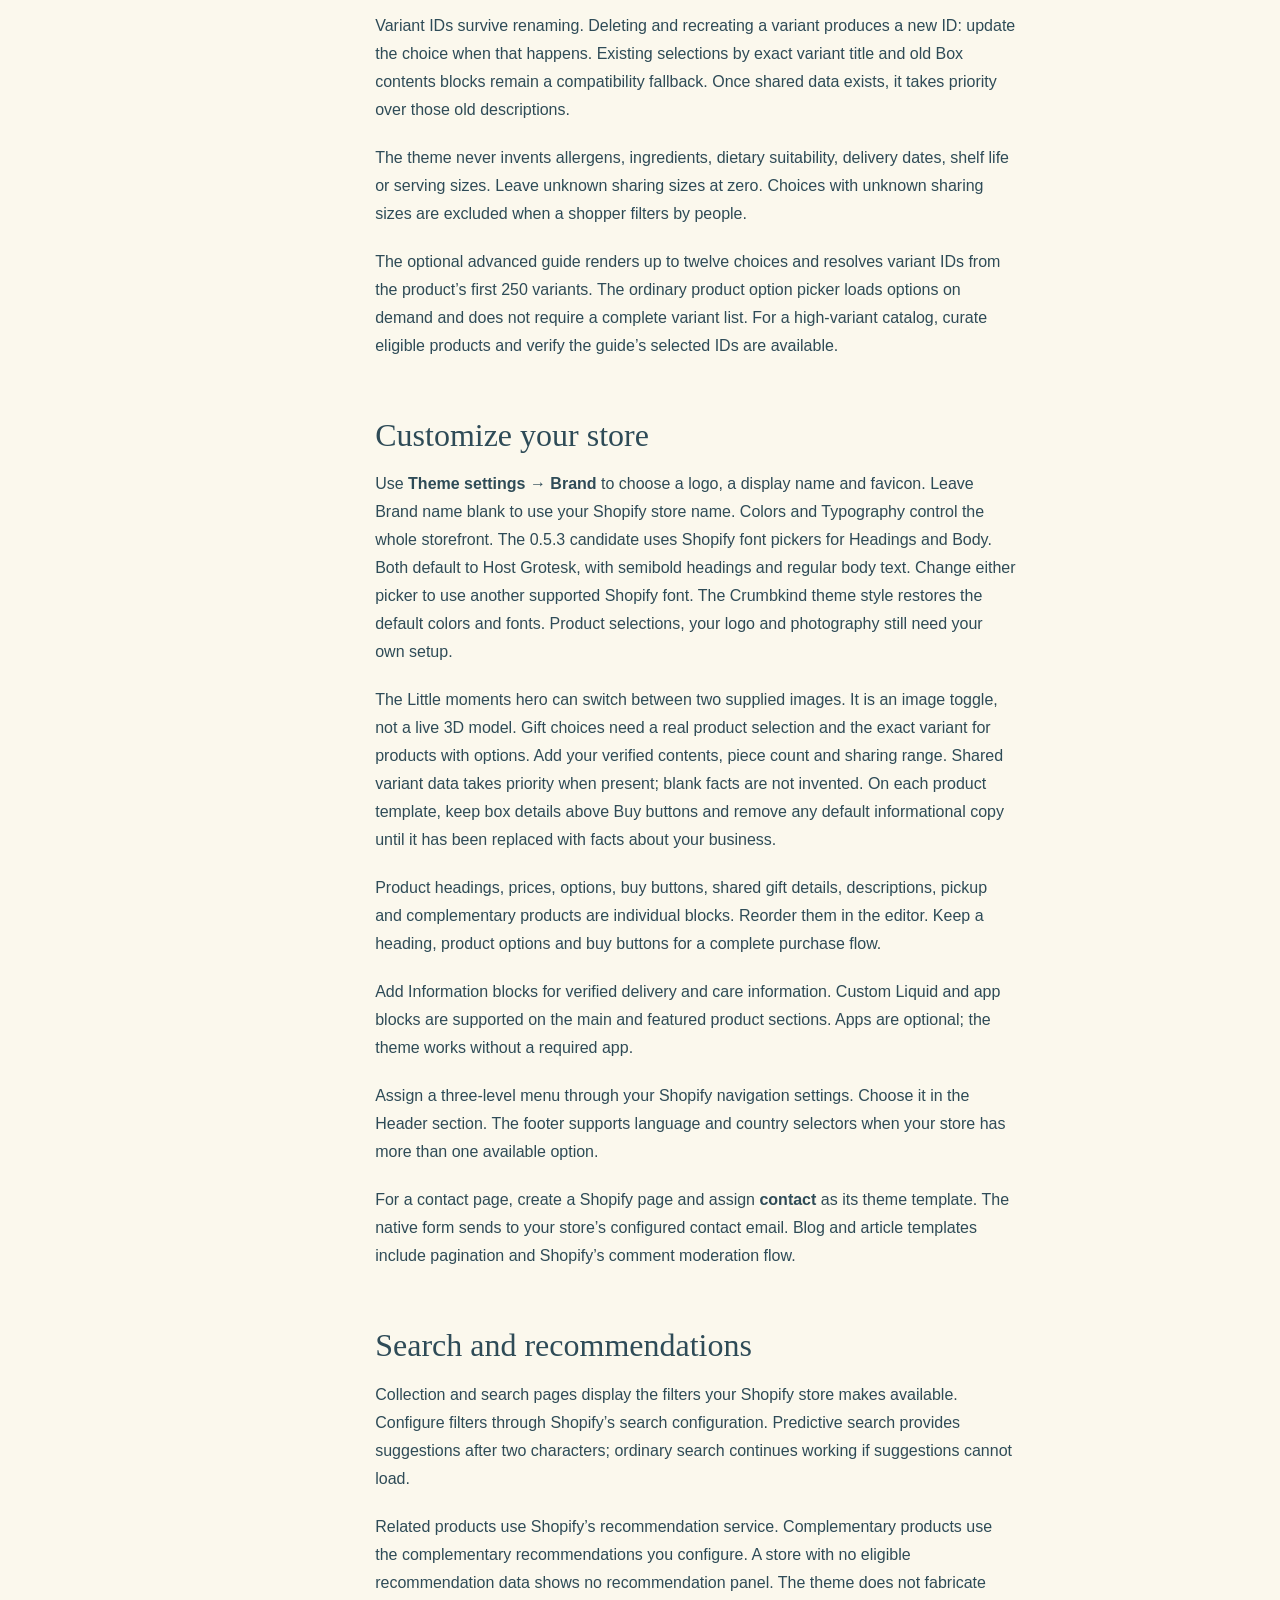
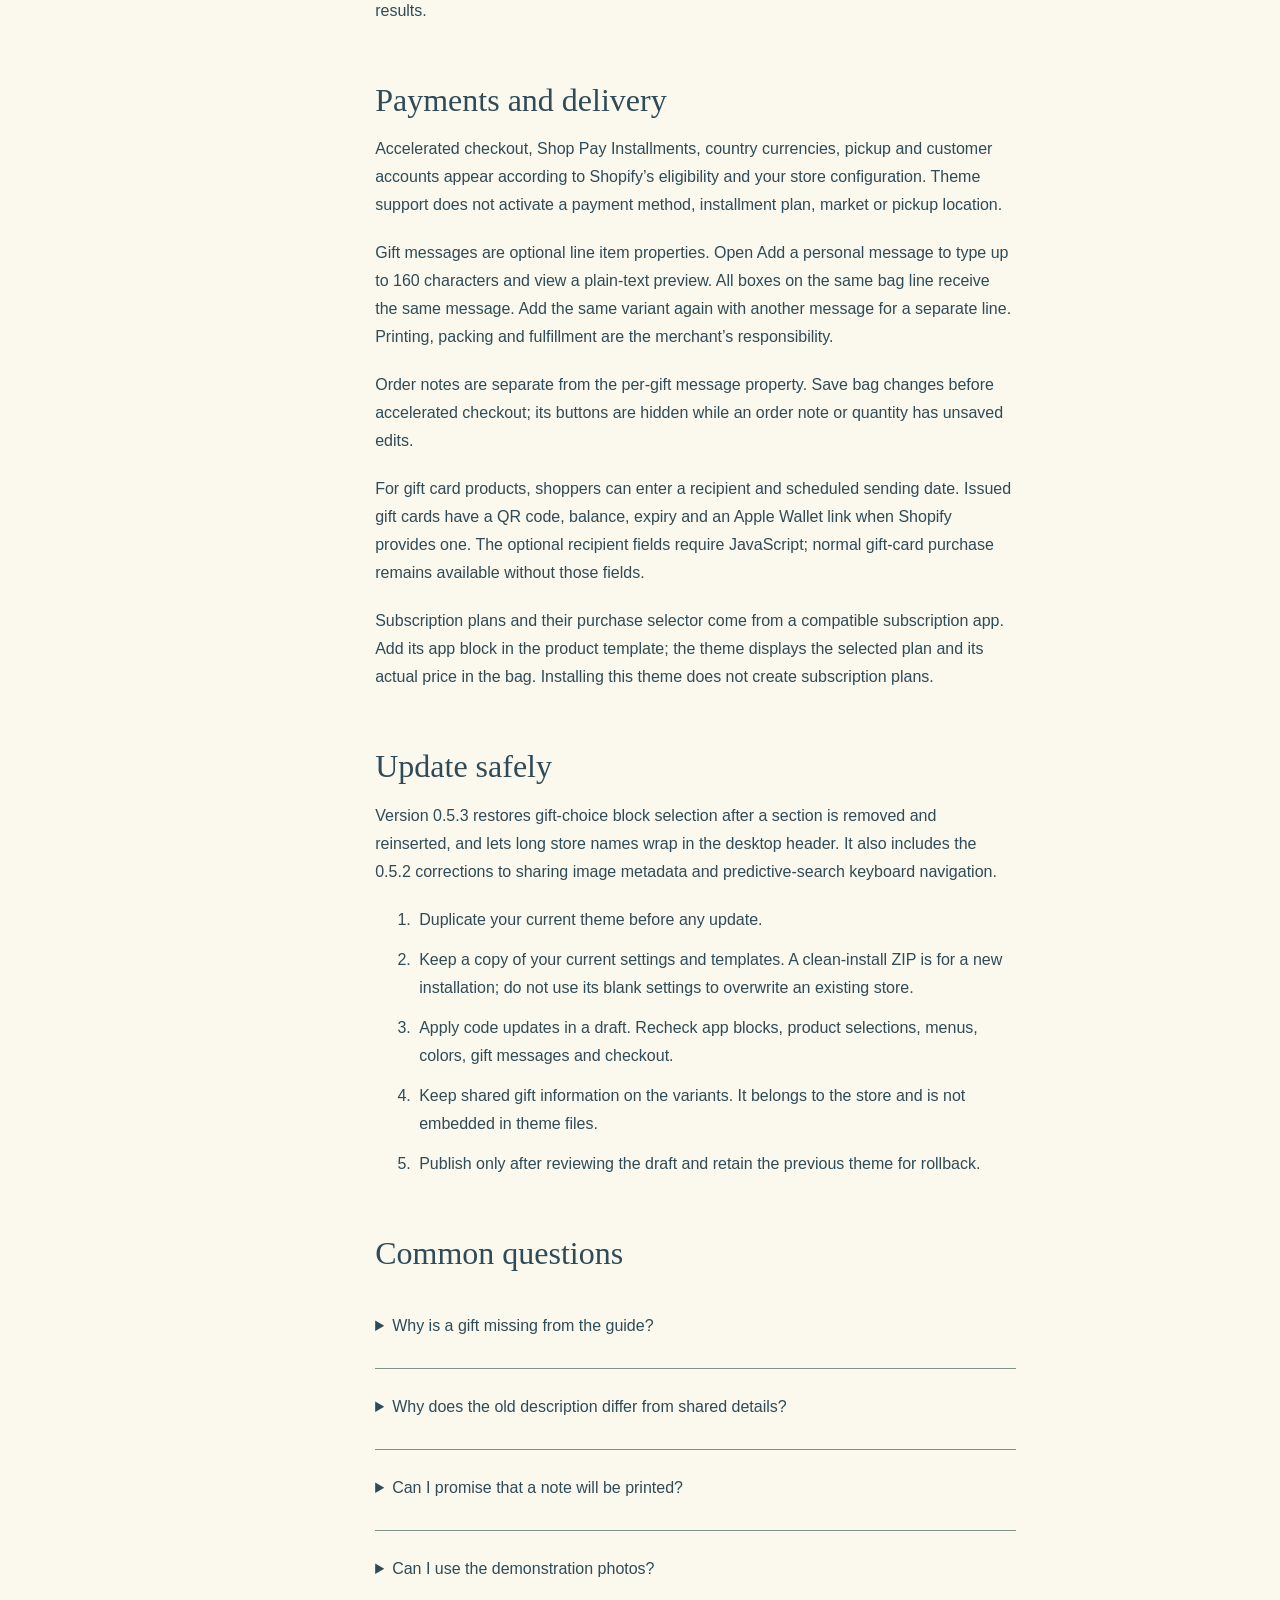
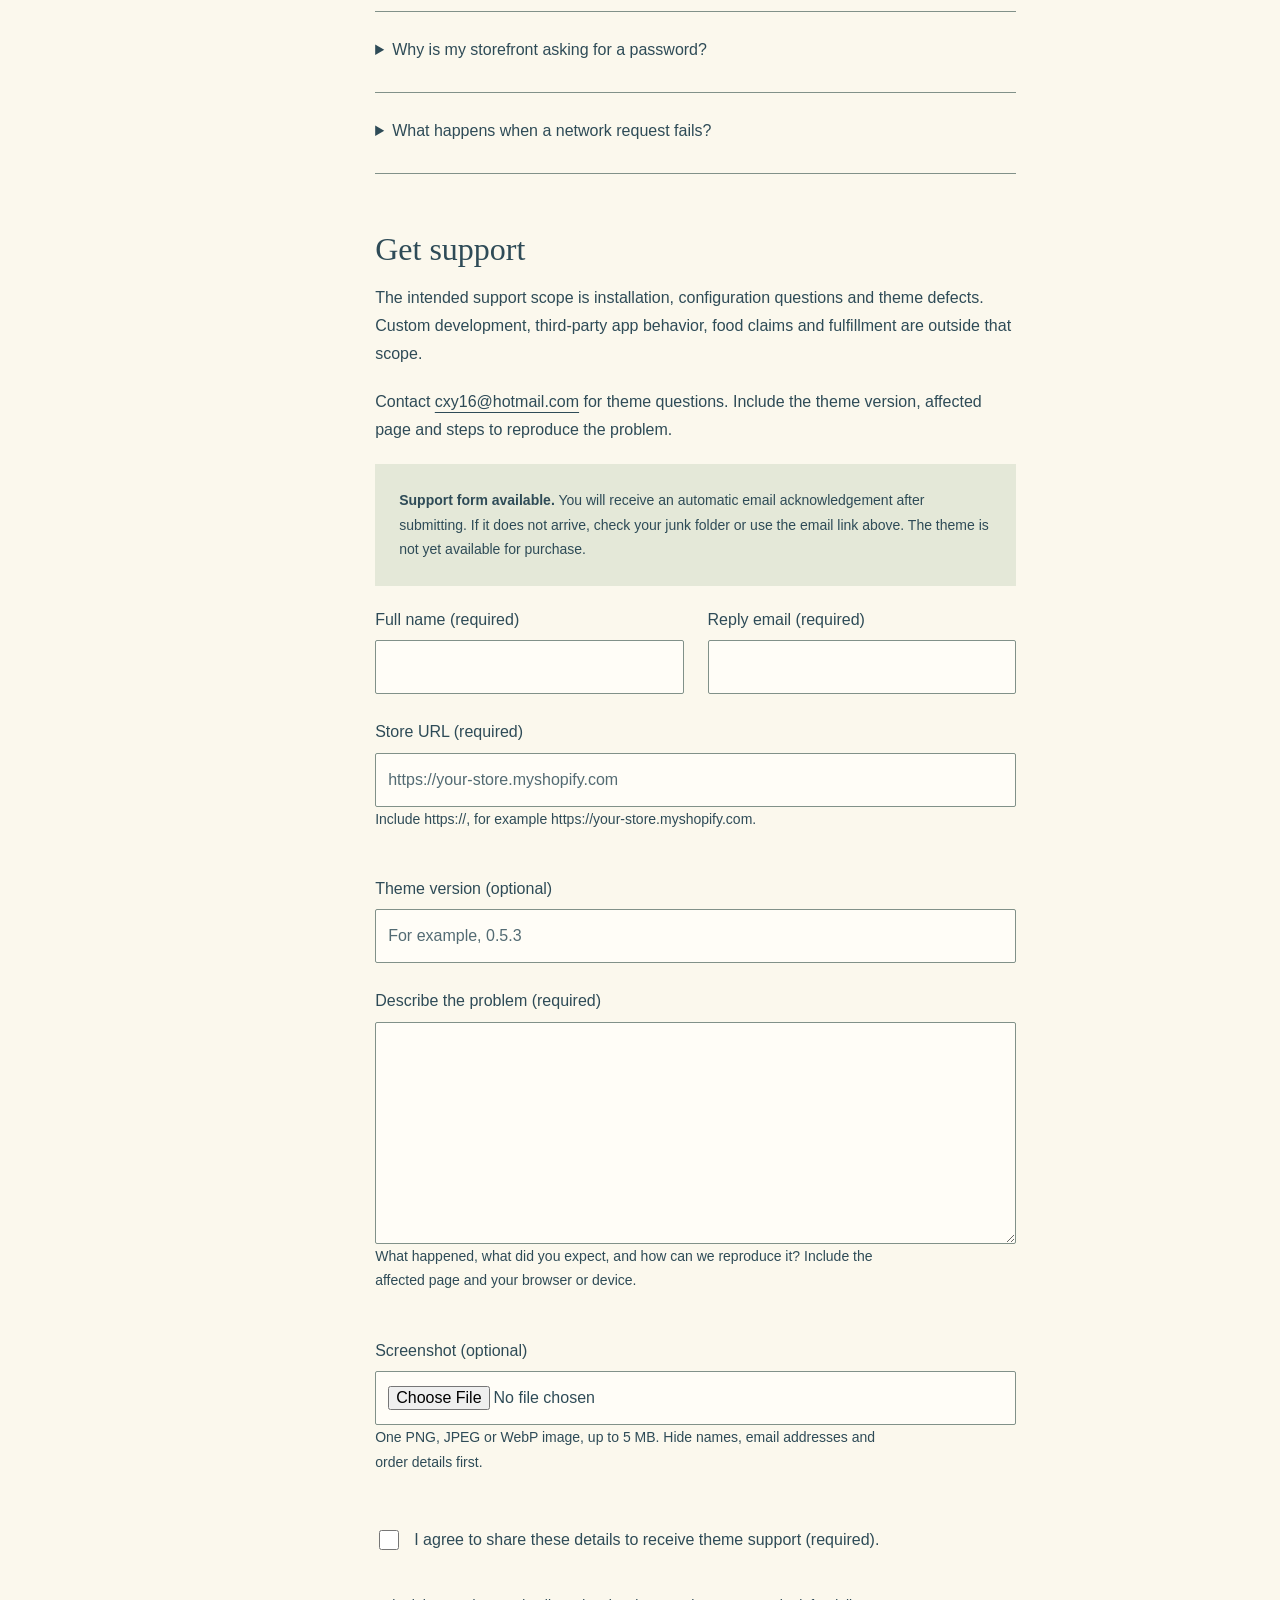
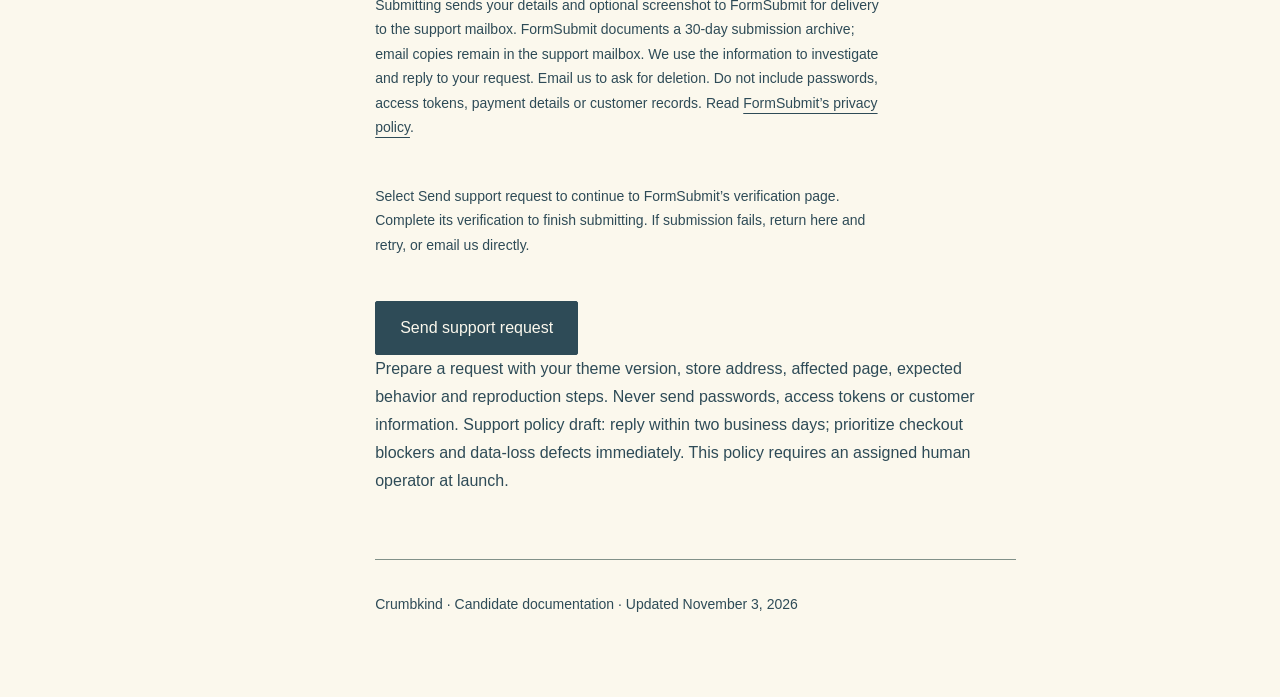
==== commit f5cf45f9: "Update Crumbkind 0.5.3 merchant guide and platform limitations" ====
--- a/index.html
+++ b/index.html
@@ -3,15 +3,15 @@
   <head>
     <meta charset="utf-8" />
     <meta name="viewport" content="width=device-width,initial-scale=1" />
-    <title>Crumb and Kind — Theme guide</title>
+    <title>Crumbkind — Theme guide</title>
     <link rel="stylesheet" href="guide.css" />
     <script src="support.js" defer></script>
   </head>
   <body>
     <a class="skip" href="#guide">Skip to guide</a>
     <header>
-      <a href="index.html" class="brand">Crumb &amp; Kind</a
-      ><span>Theme guide · 0.3.0 candidate</span>
+      <a href="index.html" class="brand">Crumbkind</a
+      ><span>Theme guide · 0.5.3 candidate</span>
     </header>
     <div class="layout">
       <nav aria-label="Guide contents">
@@ -31,7 +31,7 @@
           storefront your own.
         </p>
         <p class="notice">
-          This guide describes the 0.3.0 candidate. It is not a Shopify Theme
+          This guide describes the 0.5.3 candidate. It is not a Shopify Theme
           Store approval or a promise of availability. See Get support for
           contact details and the current support setup status.
         </p>
@@ -49,8 +49,9 @@
               you have reviewed the new preview.
             </li>
             <li>
-              Add your own products and collections. Choose a collection in the
-              Featured collection section and link your hero button.
+              Add your own products and collections. In Little moments hero,
+              choose an image and a product for the real starting price. Set
+              the button destination. Add and configure Gift choices below it.
             </li>
             <li>
               Open Customize and add the sections you need. Use the preview
@@ -89,10 +90,11 @@
               record into Shared gift information and save.
             </li>
             <li>
-              In the theme editor, add a Specific box choice to Gift guide and
-              comparison. Select the product and copy the numeric variant ID
-              from its Shopify admin address into Variant ID. A single default
-              variant needs no ID.
+              In the theme editor, add a Gift choice block to Gift choices.
+              The optional advanced Gift guide and comparison section uses
+              Specific box choice blocks instead. Select the product and copy
+              the numeric variant ID from its Shopify admin address into
+              Variant ID. A single default variant needs no ID.
             </li>
             <li>
               Add the Shared gift details block to the product template. It
@@ -113,7 +115,7 @@
             a shopper filters by people.
           </p>
           <p>
-            The curated guide renders up to twelve choices and resolves variant
+            The optional advanced guide renders up to twelve choices and resolves variant
             IDs from the product’s first 250 variants. The ordinary product
             option picker loads options on demand and does not require a
             complete variant list. For a high-variant catalog, curate eligible
@@ -126,8 +128,21 @@
             Use <strong>Theme settings → Brand</strong> to choose a logo, a
             display name and favicon. Leave Brand name blank to use your Shopify
             store name. Colors and Typography control the whole storefront.
-            System fonts are the initial default; you can choose Shopify library
-            fonts instead.
+            The 0.5.3 candidate uses Shopify font pickers for Headings and Body.
+            Both default to Host Grotesk, with semibold headings and regular
+            body text. Change either picker to use another supported Shopify
+            font. The Crumbkind theme style restores the default colors and fonts.
+            Product selections, your logo and photography still need your own setup.
+          </p>
+          <p>
+            The Little moments hero can switch between two supplied images.
+            It is an image toggle, not a live 3D model. Gift choices need a real
+            product selection and the exact variant for products with options.
+            Add your verified contents, piece count and sharing range. Shared
+            variant data takes priority when present; blank facts are not
+            invented. On each product template, keep box details above Buy
+            buttons and remove any default informational copy until it has
+            been replaced with facts about your business.
           </p>
           <p>
             Product headings, prices, options, buy buttons, shared gift details,
@@ -180,24 +195,40 @@
             location.
           </p>
           <p>
-            Gift messages are line item properties. All boxes on the same bag
+            Gift messages are optional line item properties. Open Add a personal
+            message to type up to 160 characters and view a plain-text preview.
+            All boxes on the same bag
             line receive the same message. Add the same variant again with
             another message for a separate line. Printing, packing and
             fulfillment are the merchant’s responsibility.
           </p>
           <p>
-            Order notes are separate from printed gift messages. Save bag
+            Order notes are separate from the per-gift message property. Save bag
             changes before accelerated checkout; its buttons are hidden while an
             order note or quantity has unsaved edits.
           </p>
           <p>
             For gift card products, shoppers can enter a recipient and scheduled
             sending date. Issued gift cards have a QR code, balance, expiry and
-            an Apple Wallet link when Shopify provides one.
+            an Apple Wallet link when Shopify provides one. The optional
+            recipient fields require JavaScript; normal gift-card purchase
+            remains available without those fields.
+          </p>
+          <p>
+            Subscription plans and their purchase selector come from a compatible
+            subscription app. Add its app block in the product template; the
+            theme displays the selected plan and its actual price in the bag.
+            Installing this theme does not create subscription plans.
           </p>
         </section>
         <section id="updates">
           <h2>Update safely</h2>
+          <p>
+            Version 0.5.3 restores gift-choice block selection after a section
+            is removed and reinserted, and lets long store names wrap in the
+            desktop header. It also includes the 0.5.2 corrections to sharing
+            image metadata and predictive-search keyboard navigation.
+          </p>
           <ol>
             <li>Duplicate your current theme before any update.</li>
             <li>
@@ -295,11 +326,11 @@
           </p>
           <form id="support-form" action="https://formsubmit.co/cxy16@hotmail.com"
             method="post" enctype="multipart/form-data" aria-describedby="support-setup support-privacy">
-            <input type="hidden" name="_subject" value="Crumb and Kind — theme support" />
+            <input type="hidden" name="_subject" value="Crumbkind — theme support" />
             <input type="hidden" name="_template" value="table" />
             <input type="hidden" name="_next" value="https://cxy486.github.io/crumb-kind-docs/thanks.html" />
-            <input type="hidden" name="_autoresponse" value="We received your Crumb and Kind theme support request. This is an automatic acknowledgement, not a resolution. Keep your theme version, affected page and reproduction steps in this conversation. Do not send passwords, payment information or customer data. You can reply to the theme owner at cxy16@hotmail.com." />
-            <input type="hidden" name="theme" value="Crumb and Kind" />
+            <input type="hidden" name="_autoresponse" value="We received your Crumbkind theme support request. This is an automatic acknowledgement, not a resolution. Keep your theme version, affected page and reproduction steps in this conversation. Do not send passwords, payment information or customer data. You can reply to the theme owner at cxy16@hotmail.com." />
+            <input type="hidden" name="theme" value="Crumbkind" />
             <div class="pair">
               <div>
                 <label for="support-name">Full name (required)</label>
@@ -318,7 +349,7 @@
             </div>
             <div>
               <label for="support-version">Theme version (optional)</label>
-              <input id="support-version" name="theme_version" maxlength="40" placeholder="For example, 0.3.0" />
+              <input id="support-version" name="theme_version" maxlength="40" placeholder="For example, 0.5.3" />
             </div>
             <div>
               <label for="support-message">Describe the problem (required)</label>
@@ -361,7 +392,7 @@
           </p>
         </section>
         <footer>
-          Crumb &amp; Kind · Candidate documentation · Updated November 1, 2026
+          Crumbkind · Candidate documentation · Updated November 3, 2026
         </footer>
       </main>
     </div>
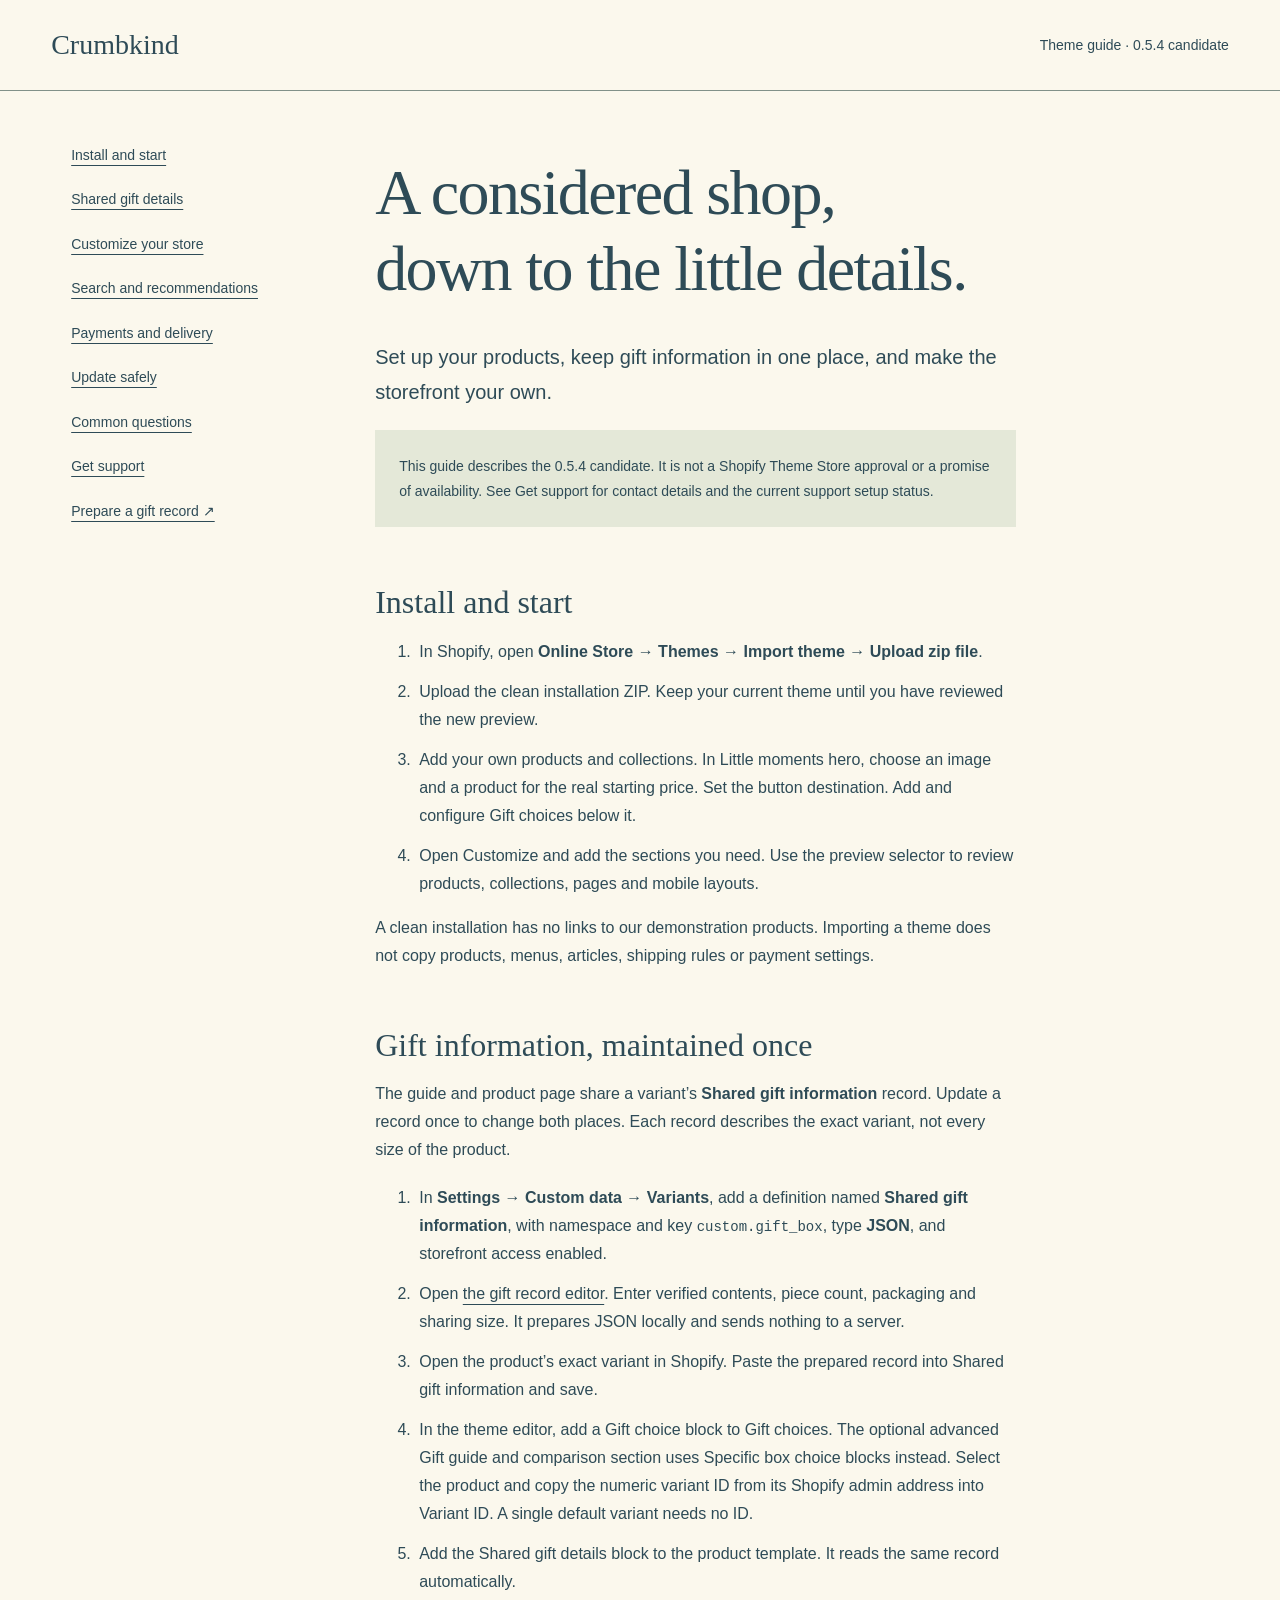
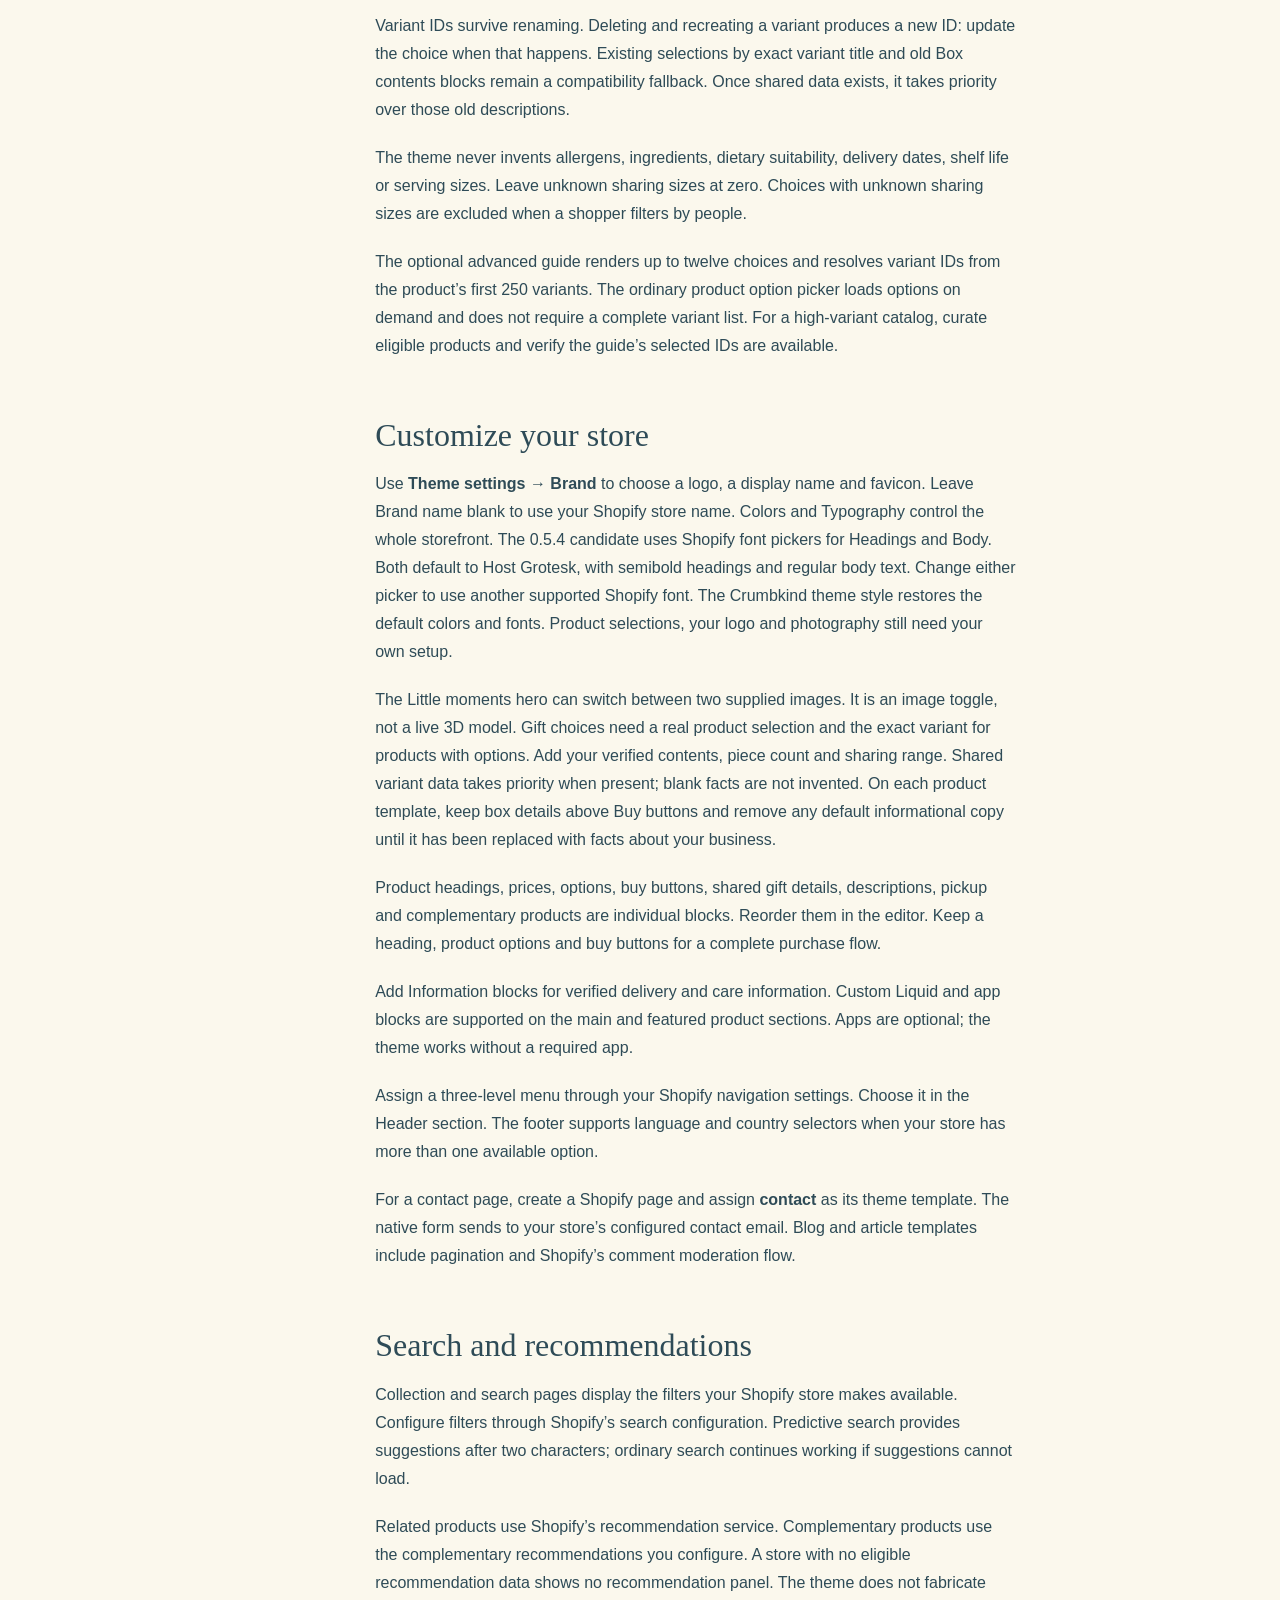
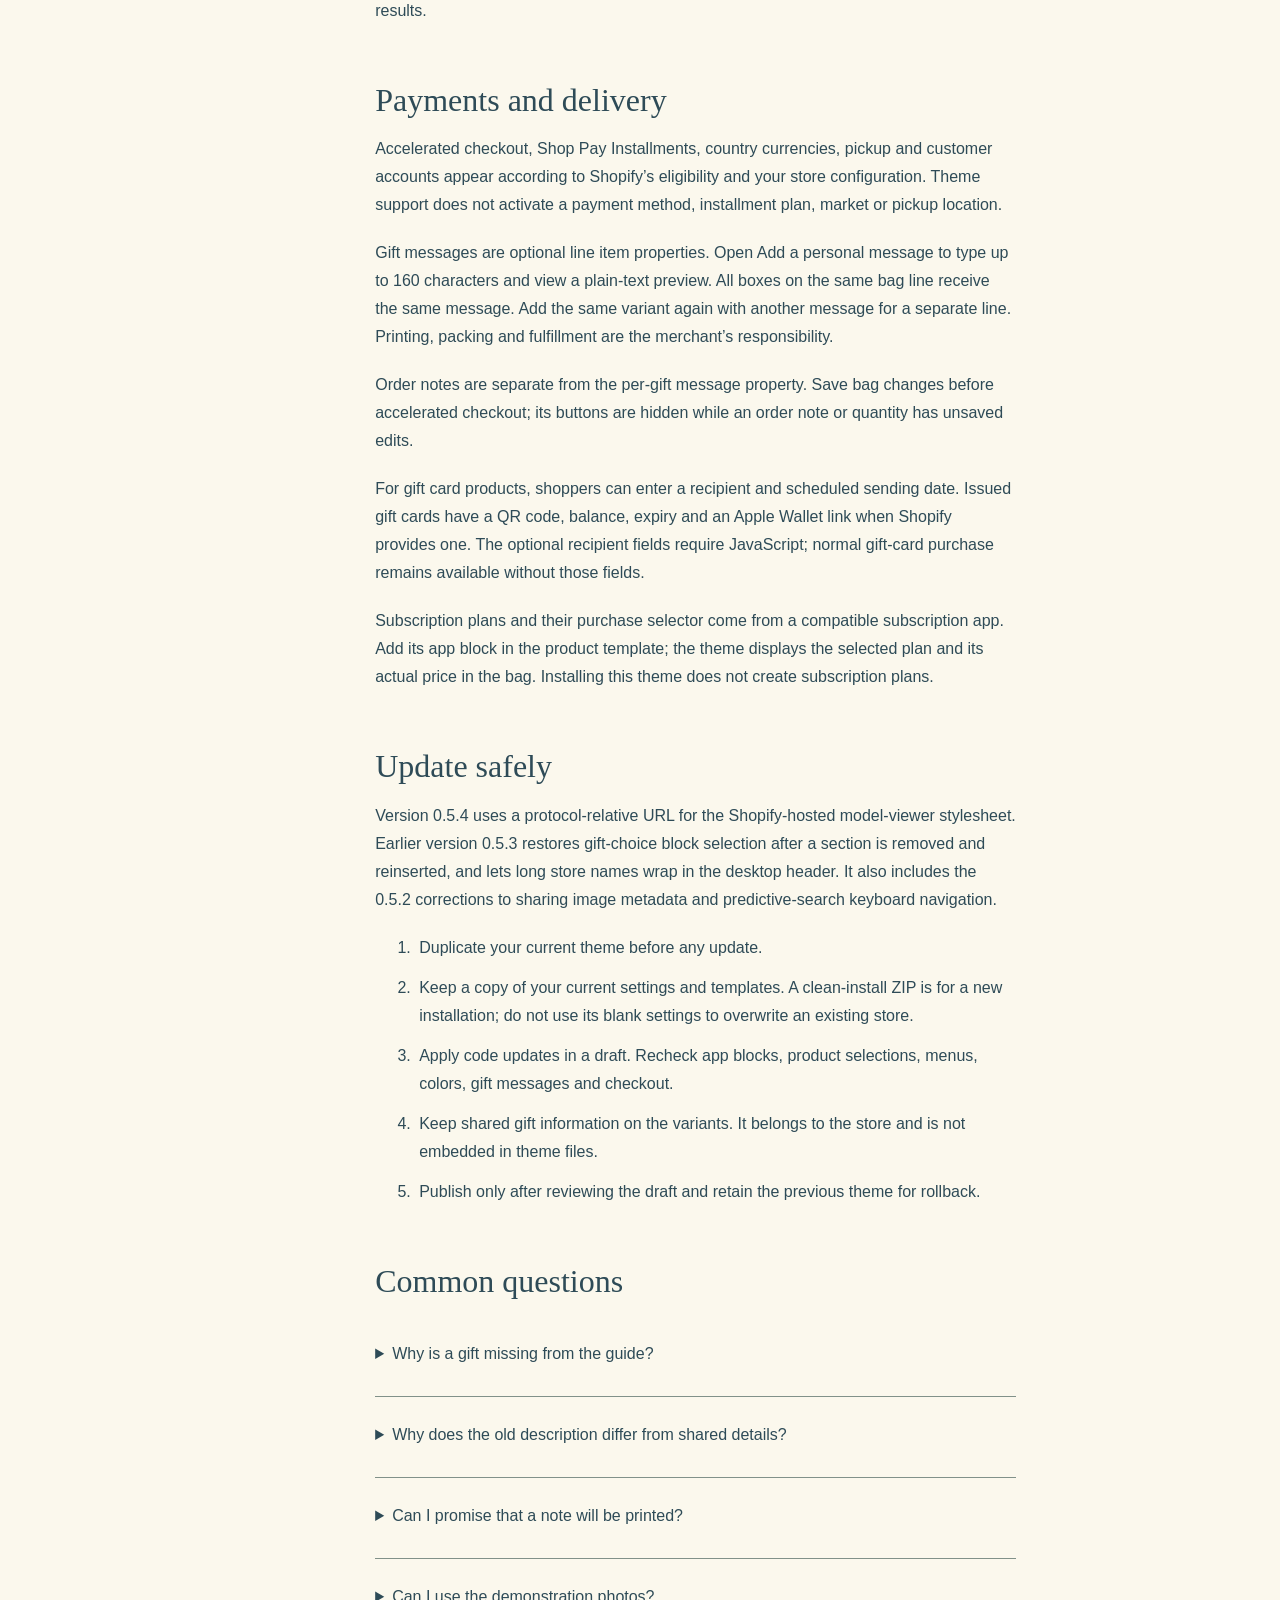
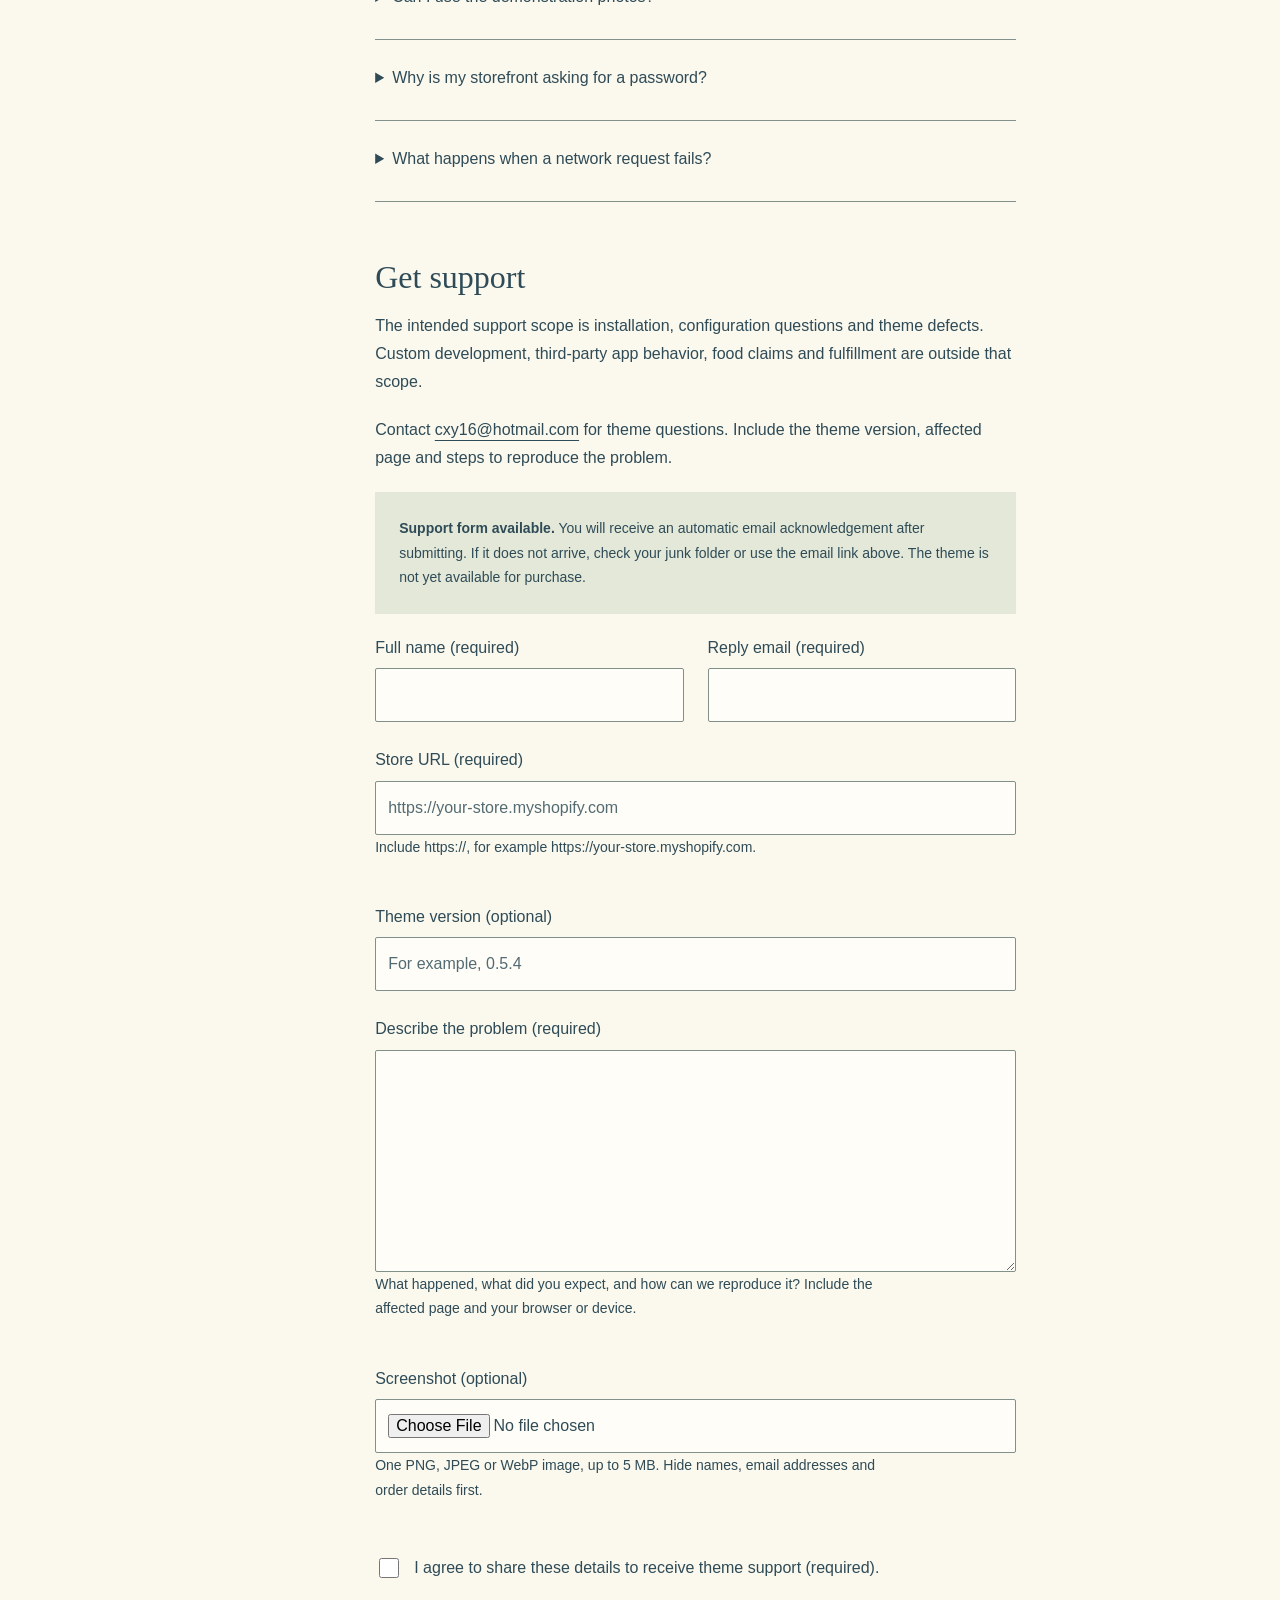
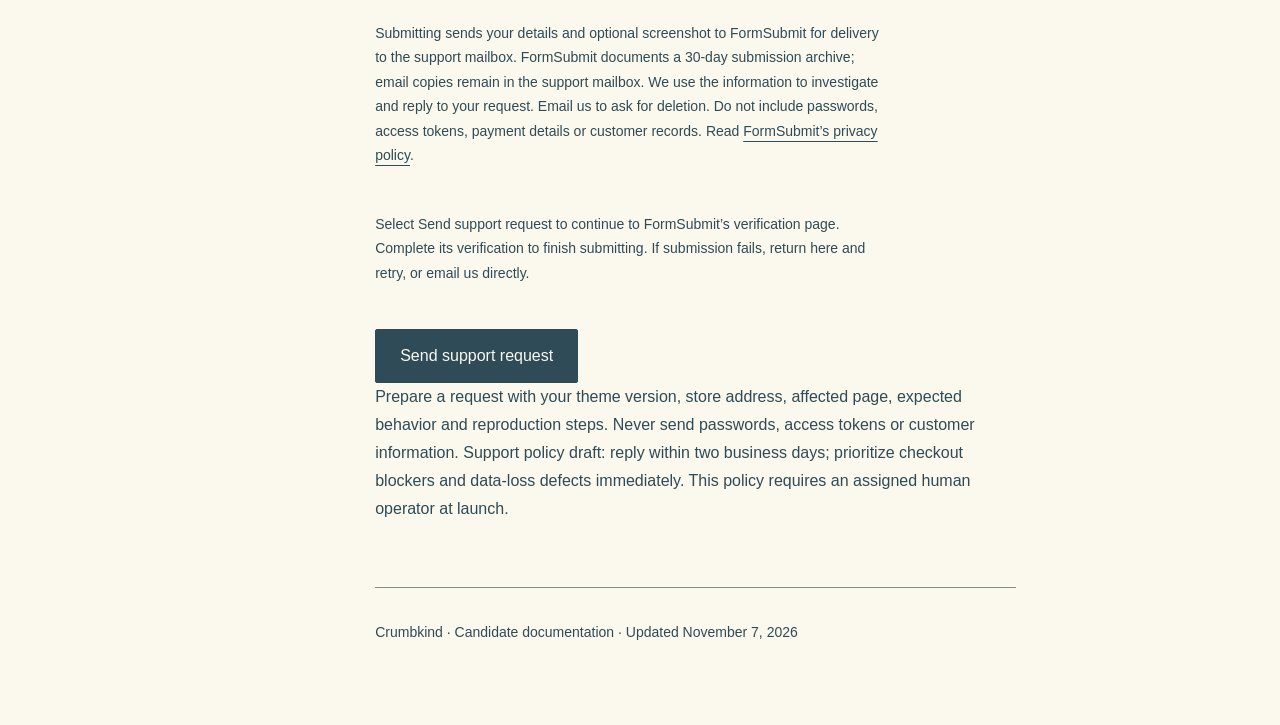
==== commit e7973a4c: "Document Crumbkind 0.5.4 media asset compatibility update" ====
--- a/index.html
+++ b/index.html
@@ -11,7 +11,7 @@
     <a class="skip" href="#guide">Skip to guide</a>
     <header>
       <a href="index.html" class="brand">Crumbkind</a
-      ><span>Theme guide · 0.5.3 candidate</span>
+      ><span>Theme guide · 0.5.4 candidate</span>
     </header>
     <div class="layout">
       <nav aria-label="Guide contents">
@@ -31,7 +31,7 @@
           storefront your own.
         </p>
         <p class="notice">
-          This guide describes the 0.5.3 candidate. It is not a Shopify Theme
+          This guide describes the 0.5.4 candidate. It is not a Shopify Theme
           Store approval or a promise of availability. See Get support for
           contact details and the current support setup status.
         </p>
@@ -128,7 +128,7 @@
             Use <strong>Theme settings → Brand</strong> to choose a logo, a
             display name and favicon. Leave Brand name blank to use your Shopify
             store name. Colors and Typography control the whole storefront.
-            The 0.5.3 candidate uses Shopify font pickers for Headings and Body.
+            The 0.5.4 candidate uses Shopify font pickers for Headings and Body.
             Both default to Host Grotesk, with semibold headings and regular
             body text. Change either picker to use another supported Shopify
             font. The Crumbkind theme style restores the default colors and fonts.
@@ -224,7 +224,9 @@
         <section id="updates">
           <h2>Update safely</h2>
           <p>
-            Version 0.5.3 restores gift-choice block selection after a section
+            Version 0.5.4 uses a protocol-relative URL for the Shopify-hosted
+            model-viewer stylesheet. Earlier version 0.5.3 restores gift-choice
+            block selection after a section
             is removed and reinserted, and lets long store names wrap in the
             desktop header. It also includes the 0.5.2 corrections to sharing
             image metadata and predictive-search keyboard navigation.
@@ -349,7 +351,7 @@
             </div>
             <div>
               <label for="support-version">Theme version (optional)</label>
-              <input id="support-version" name="theme_version" maxlength="40" placeholder="For example, 0.5.3" />
+              <input id="support-version" name="theme_version" maxlength="40" placeholder="For example, 0.5.4" />
             </div>
             <div>
               <label for="support-message">Describe the problem (required)</label>
@@ -392,7 +394,7 @@
           </p>
         </section>
         <footer>
-          Crumbkind · Candidate documentation · Updated November 3, 2026
+          Crumbkind · Candidate documentation · Updated November 7, 2026
         </footer>
       </main>
     </div>
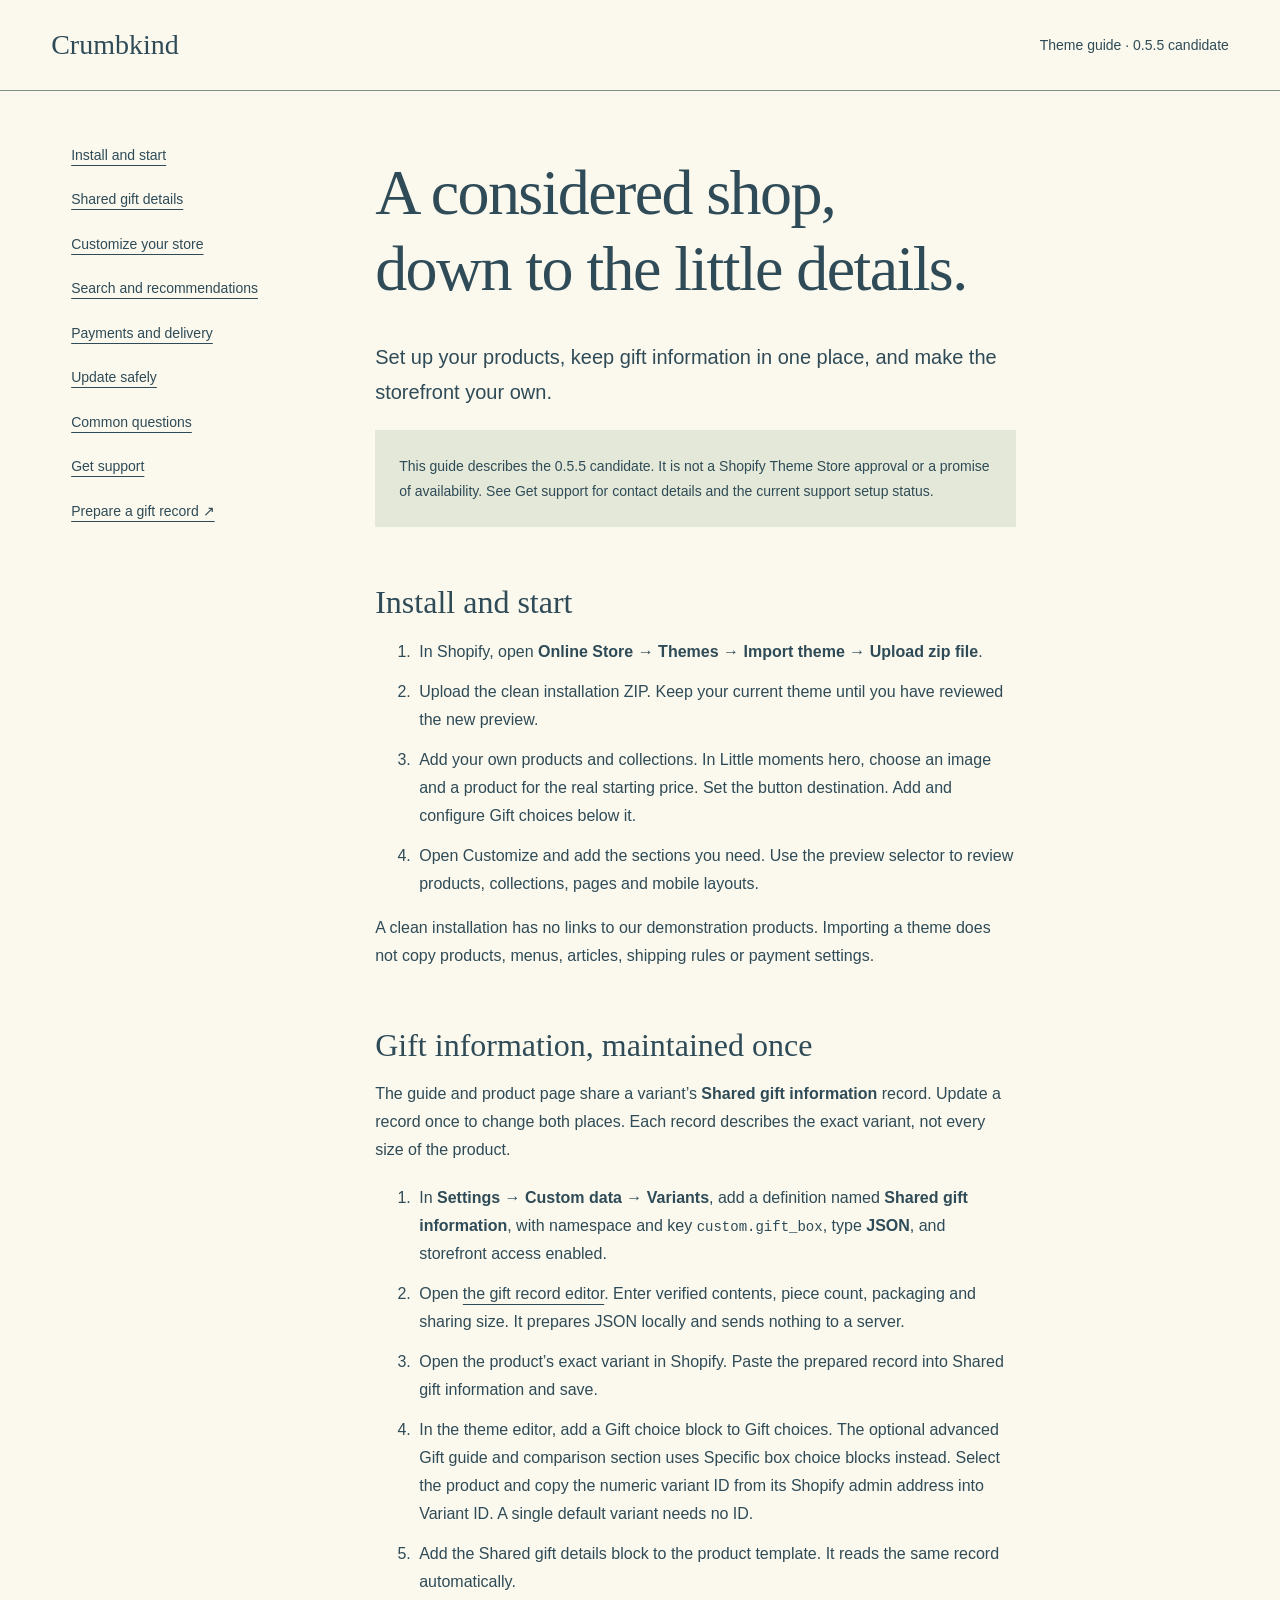
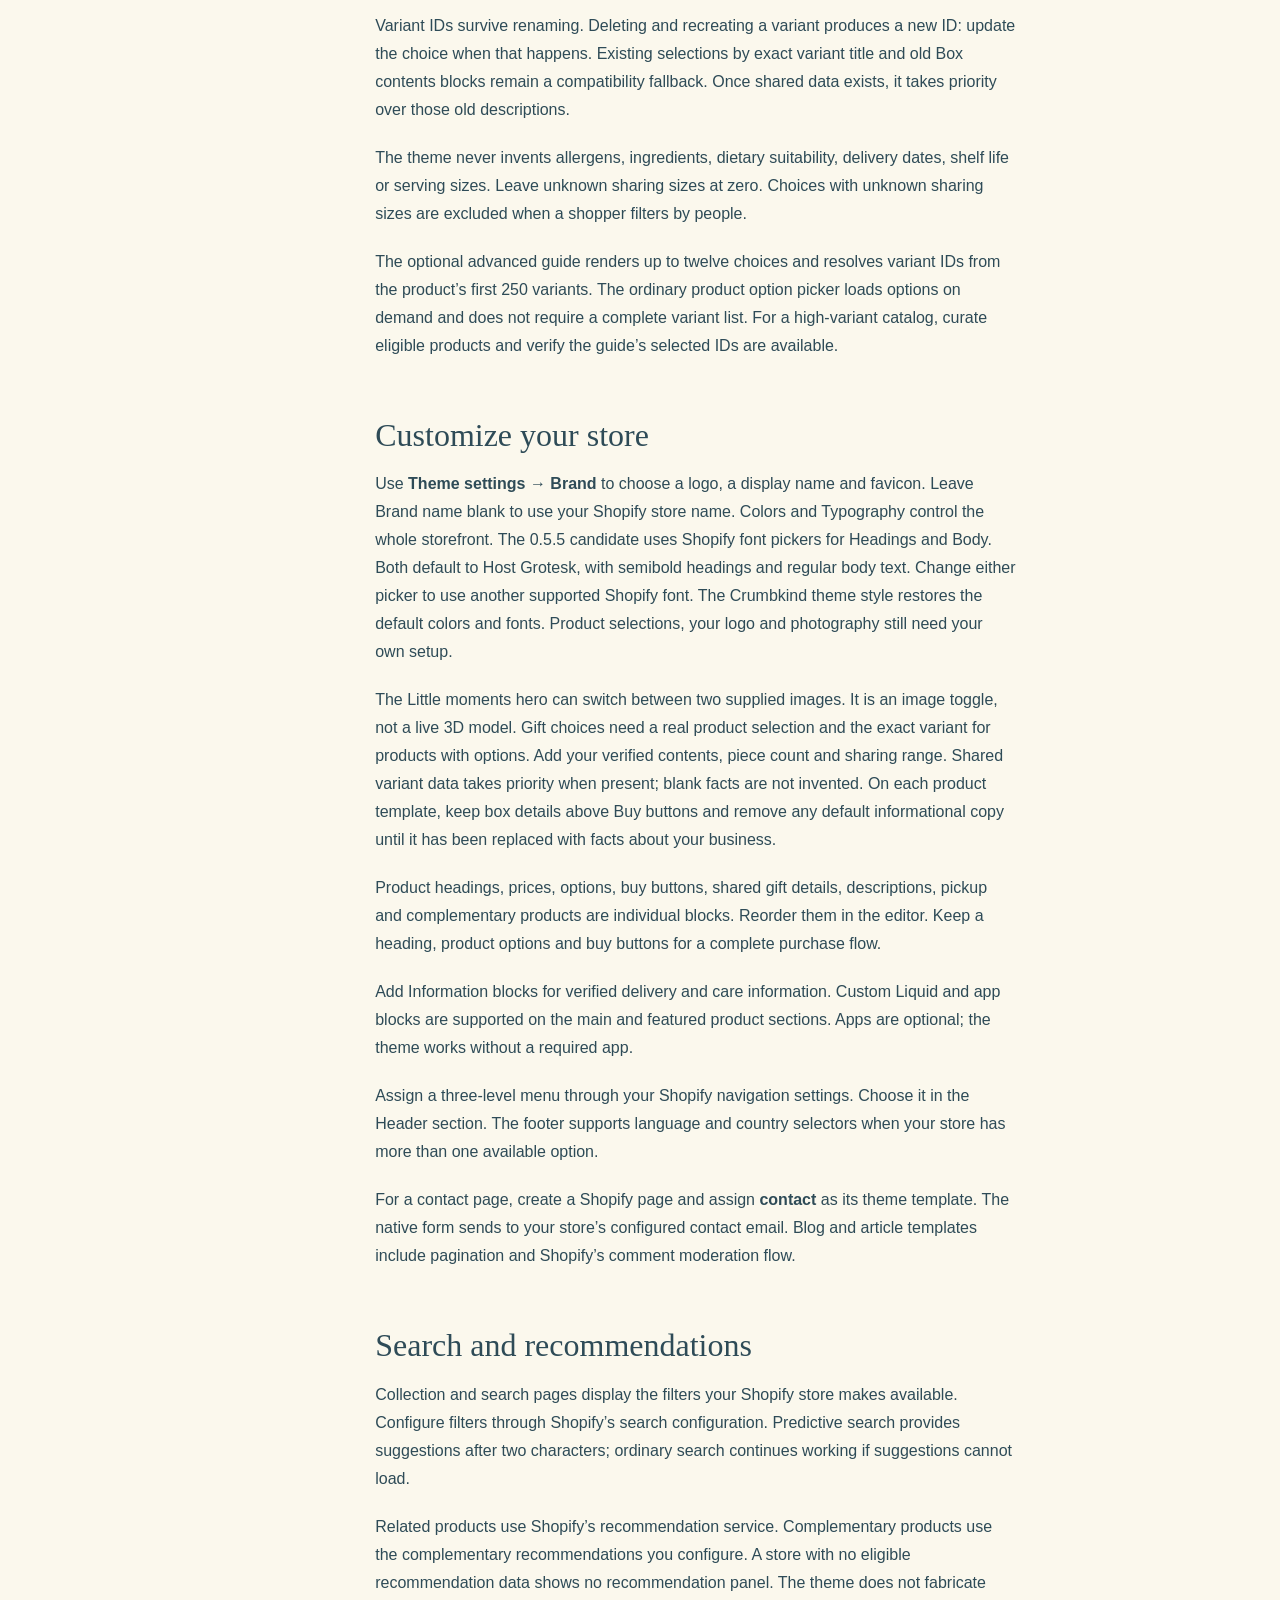
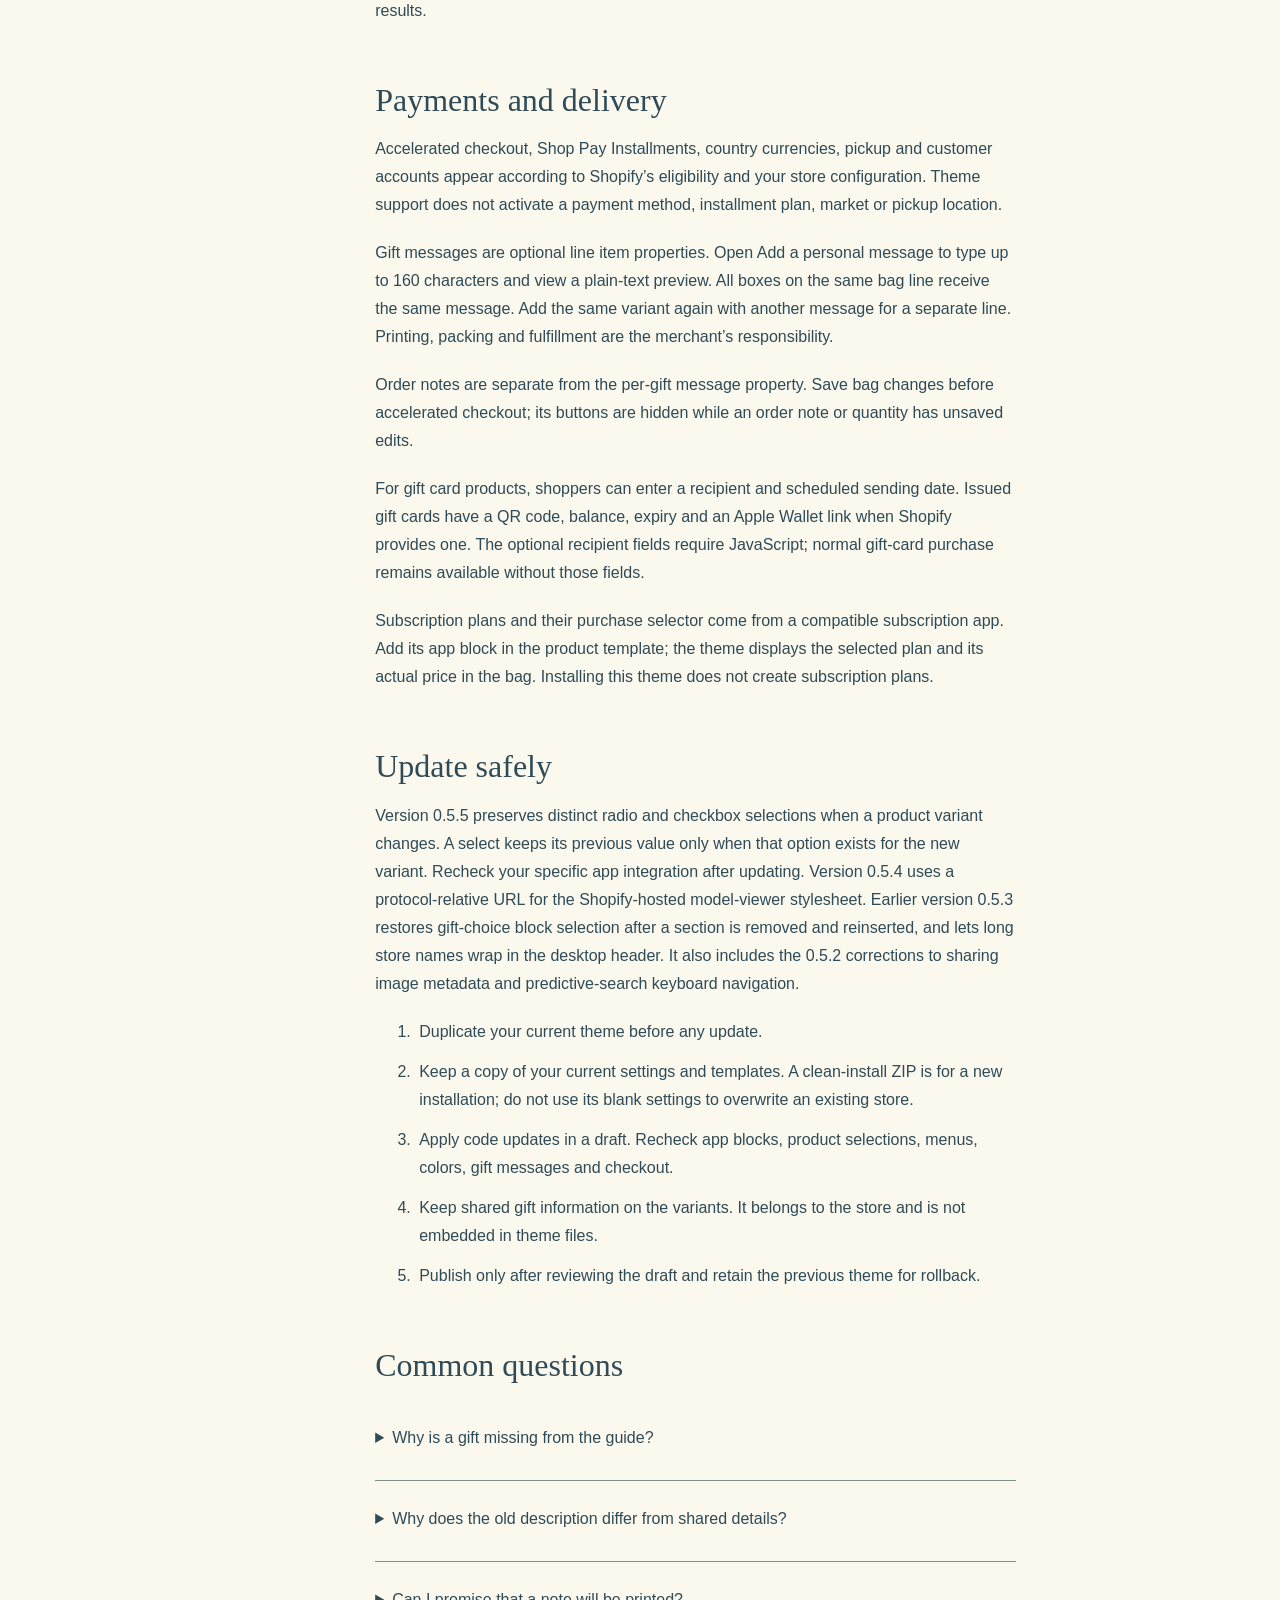
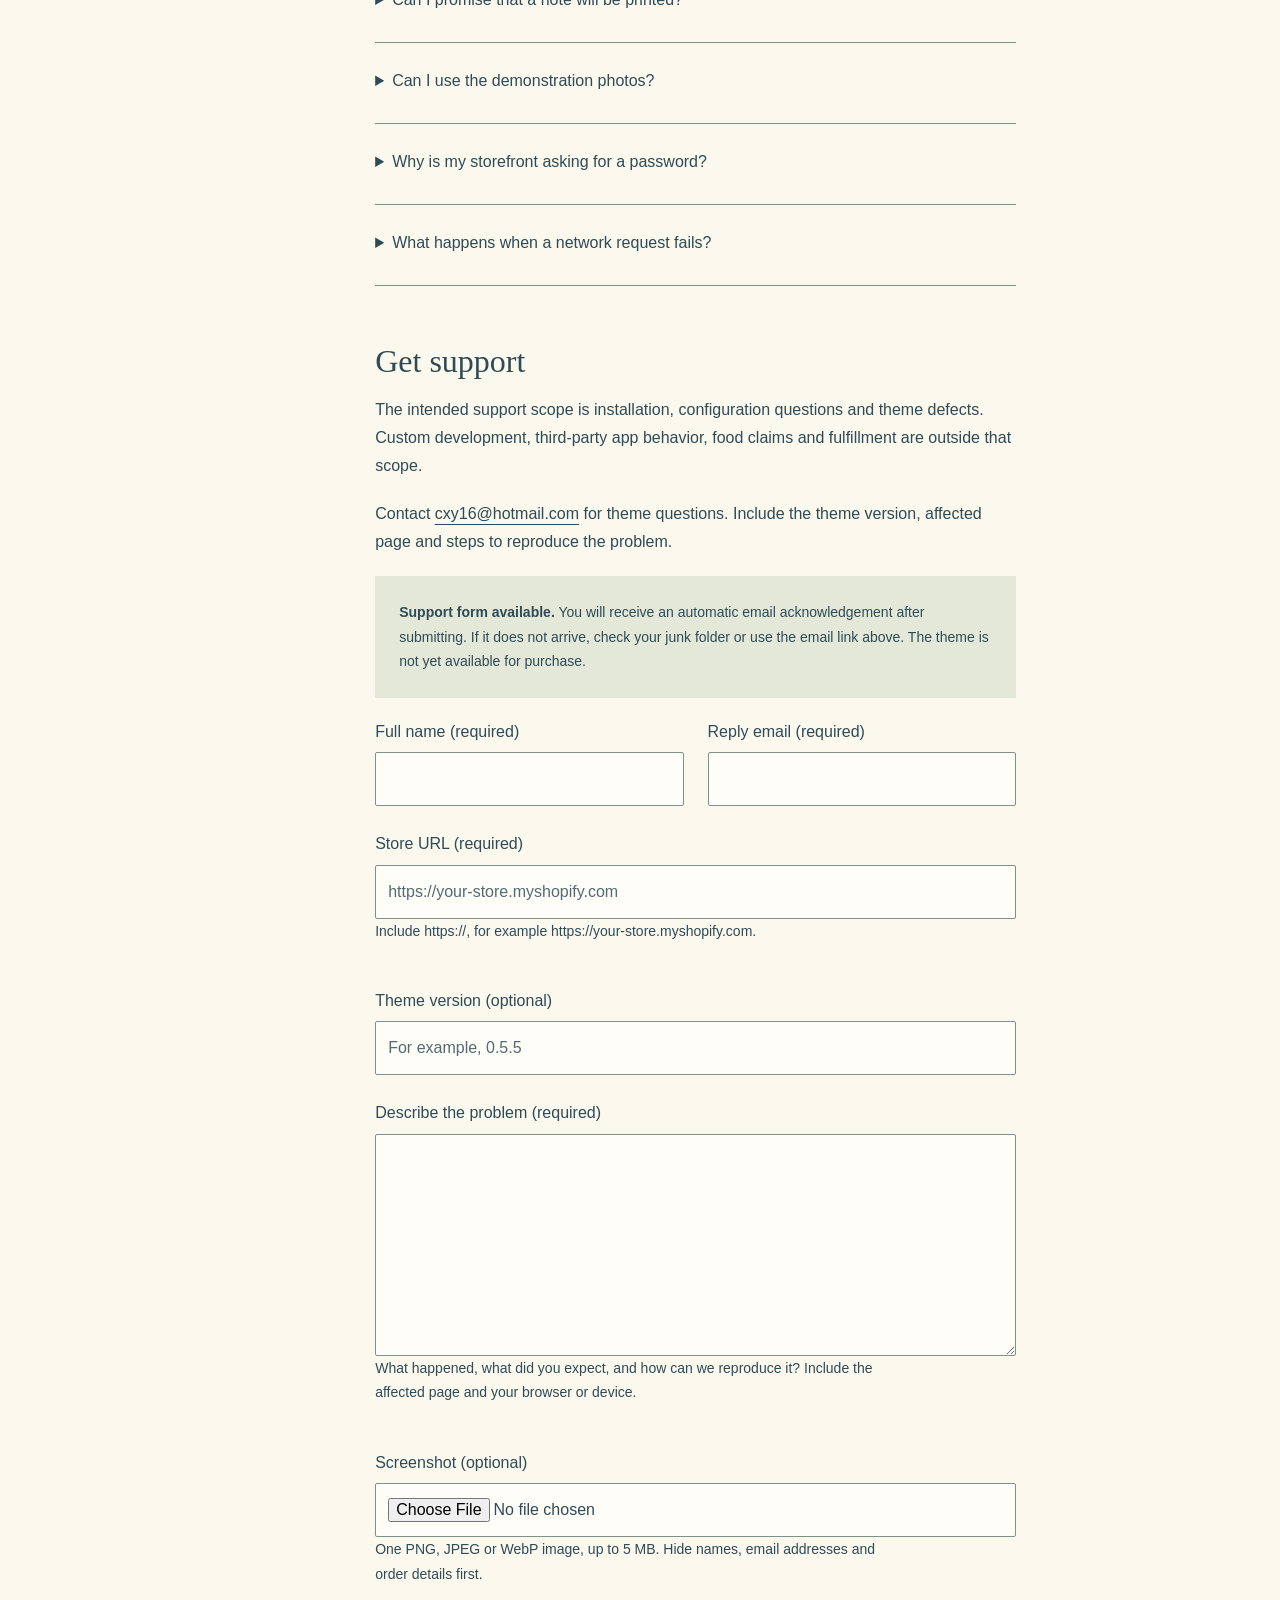
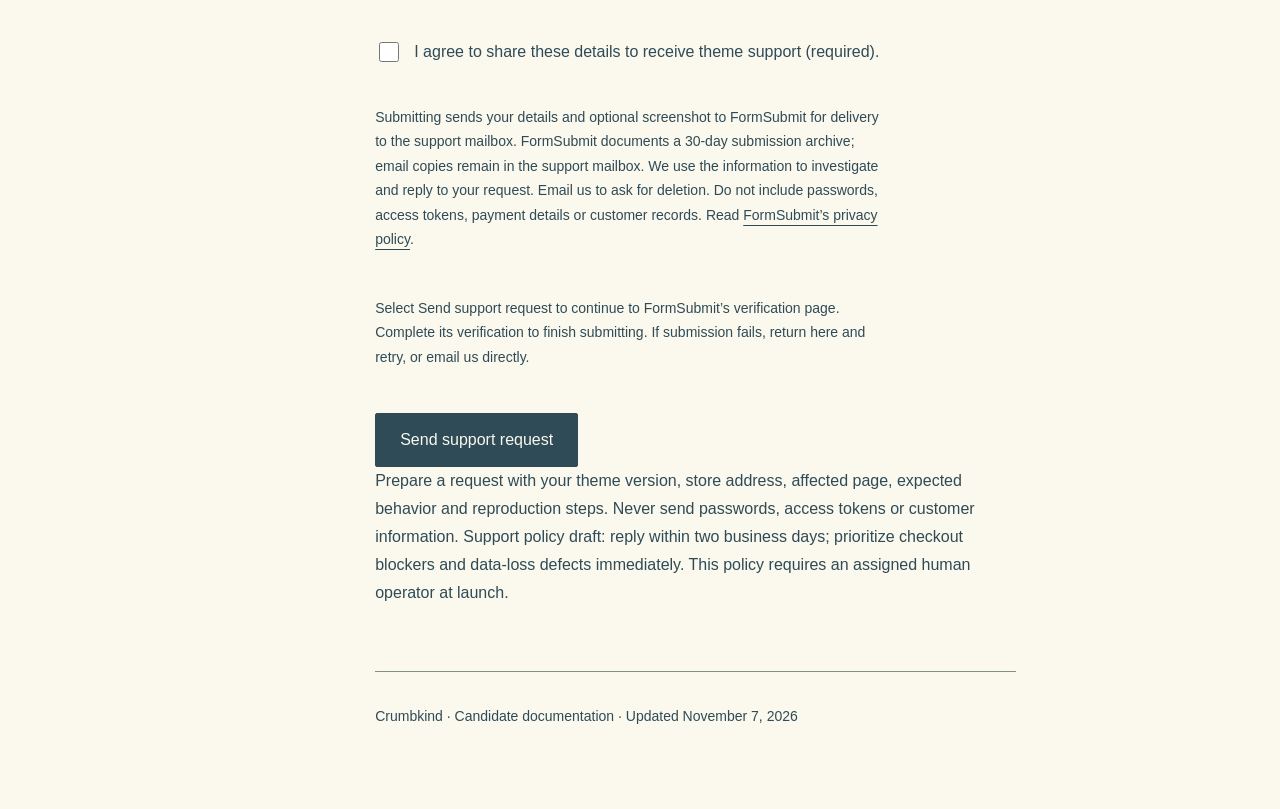
==== commit a61ef69f: "Document Crumbkind 0.5.5 product choice restoration fix" ====
--- a/index.html
+++ b/index.html
@@ -11,7 +11,7 @@
     <a class="skip" href="#guide">Skip to guide</a>
     <header>
       <a href="index.html" class="brand">Crumbkind</a
-      ><span>Theme guide · 0.5.4 candidate</span>
+      ><span>Theme guide · 0.5.5 candidate</span>
     </header>
     <div class="layout">
       <nav aria-label="Guide contents">
@@ -31,7 +31,7 @@
           storefront your own.
         </p>
         <p class="notice">
-          This guide describes the 0.5.4 candidate. It is not a Shopify Theme
+          This guide describes the 0.5.5 candidate. It is not a Shopify Theme
           Store approval or a promise of availability. See Get support for
           contact details and the current support setup status.
         </p>
@@ -128,7 +128,7 @@
             Use <strong>Theme settings → Brand</strong> to choose a logo, a
             display name and favicon. Leave Brand name blank to use your Shopify
             store name. Colors and Typography control the whole storefront.
-            The 0.5.4 candidate uses Shopify font pickers for Headings and Body.
+            The 0.5.5 candidate uses Shopify font pickers for Headings and Body.
             Both default to Host Grotesk, with semibold headings and regular
             body text. Change either picker to use another supported Shopify
             font. The Crumbkind theme style restores the default colors and fonts.
@@ -224,8 +224,12 @@
         <section id="updates">
           <h2>Update safely</h2>
           <p>
-            Version 0.5.4 uses a protocol-relative URL for the Shopify-hosted
-            model-viewer stylesheet. Earlier version 0.5.3 restores gift-choice
+            Version 0.5.5 preserves distinct radio and checkbox selections when
+            a product variant changes. A select keeps its previous value only
+            when that option exists for the new variant. Recheck your specific
+            app integration after updating. Version 0.5.4 uses a protocol-relative
+            URL for the Shopify-hosted model-viewer stylesheet.
+            Earlier version 0.5.3 restores gift-choice
             block selection after a section
             is removed and reinserted, and lets long store names wrap in the
             desktop header. It also includes the 0.5.2 corrections to sharing
@@ -351,7 +355,7 @@
             </div>
             <div>
               <label for="support-version">Theme version (optional)</label>
-              <input id="support-version" name="theme_version" maxlength="40" placeholder="For example, 0.5.4" />
+              <input id="support-version" name="theme_version" maxlength="40" placeholder="For example, 0.5.5" />
             </div>
             <div>
               <label for="support-message">Describe the problem (required)</label>
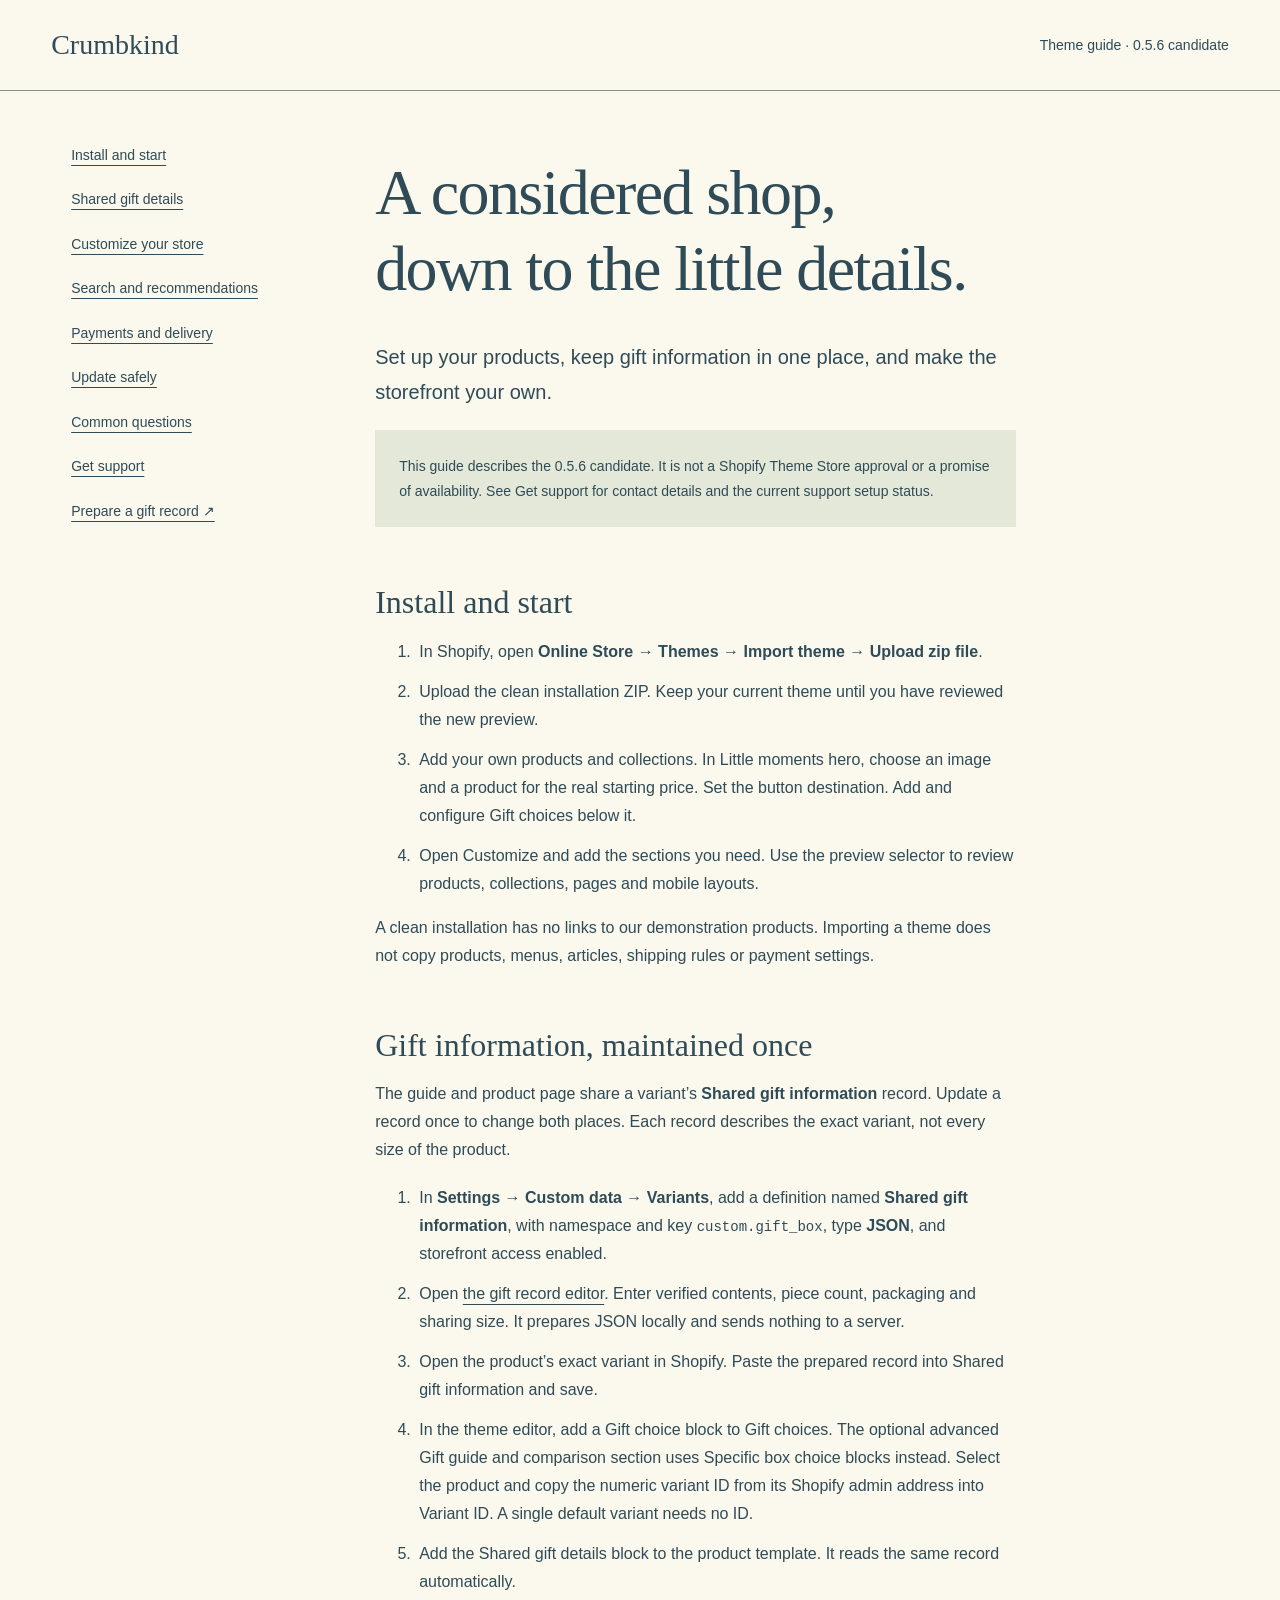
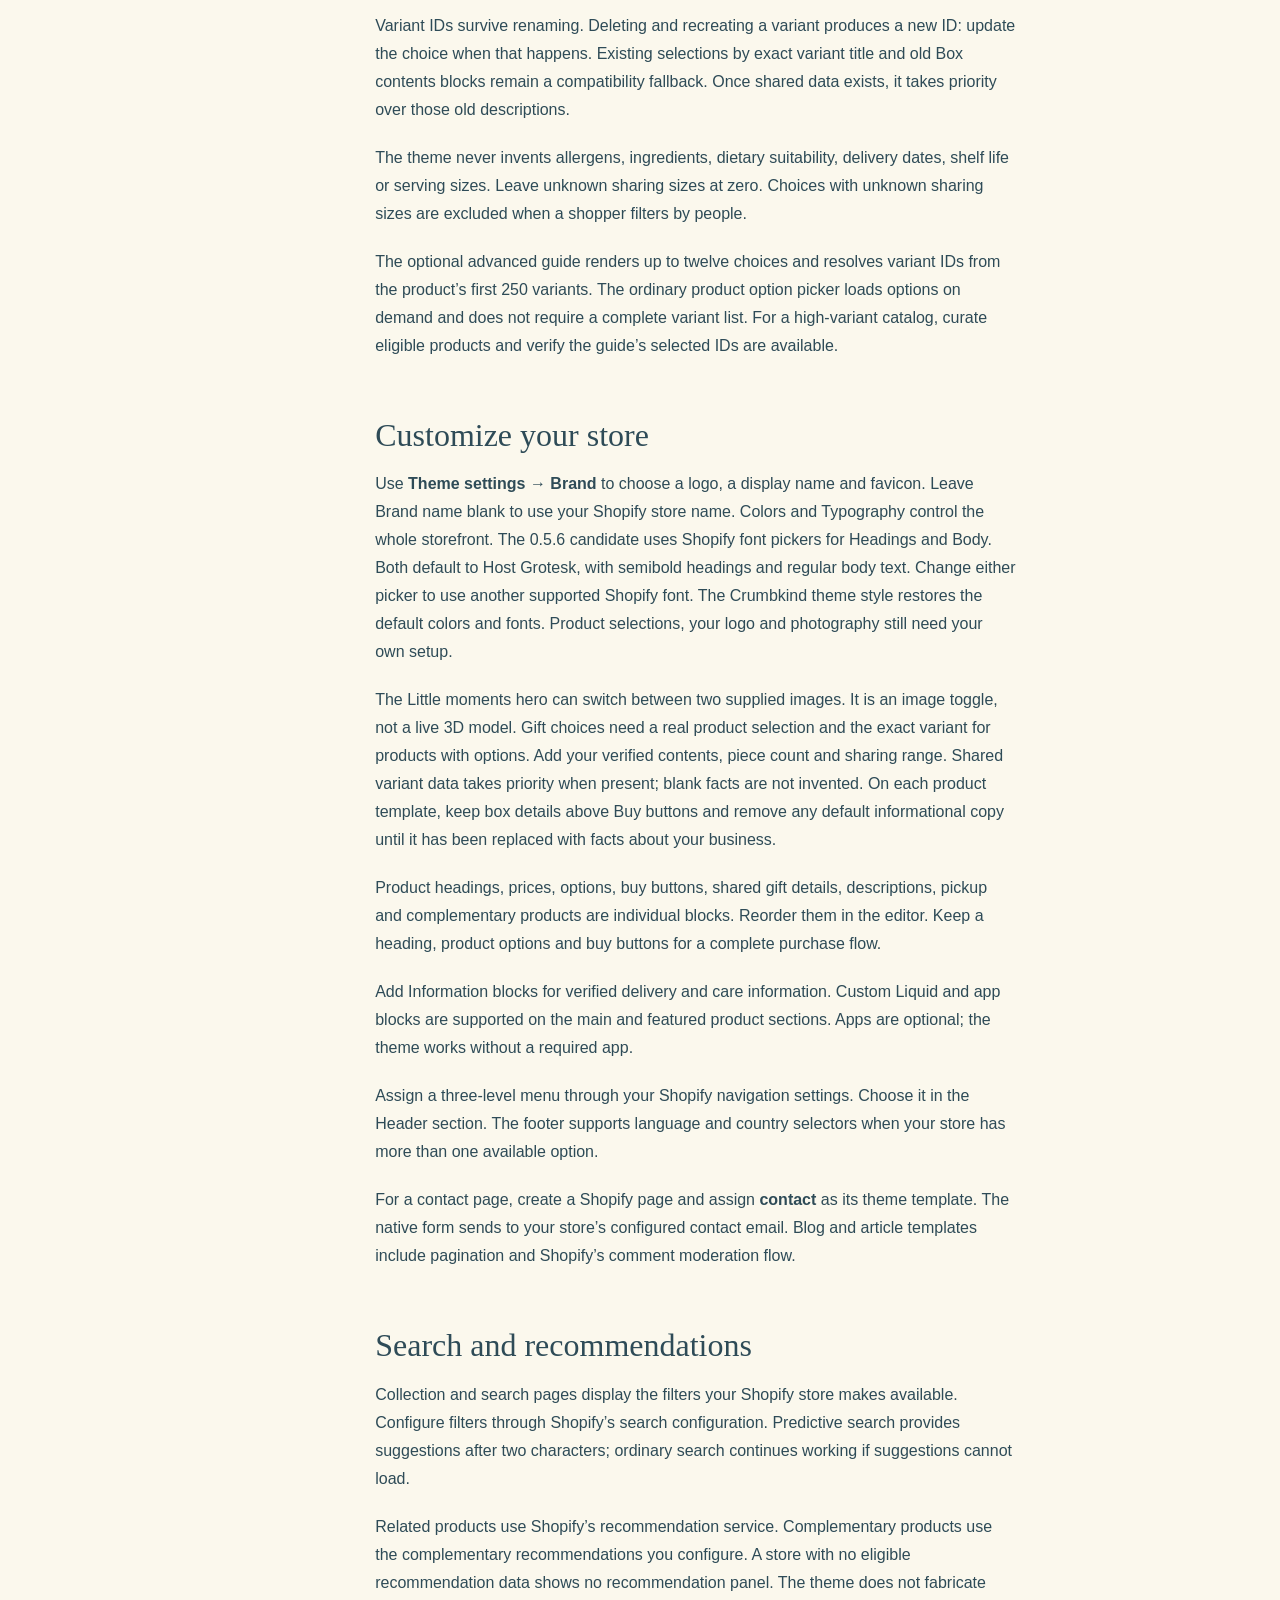
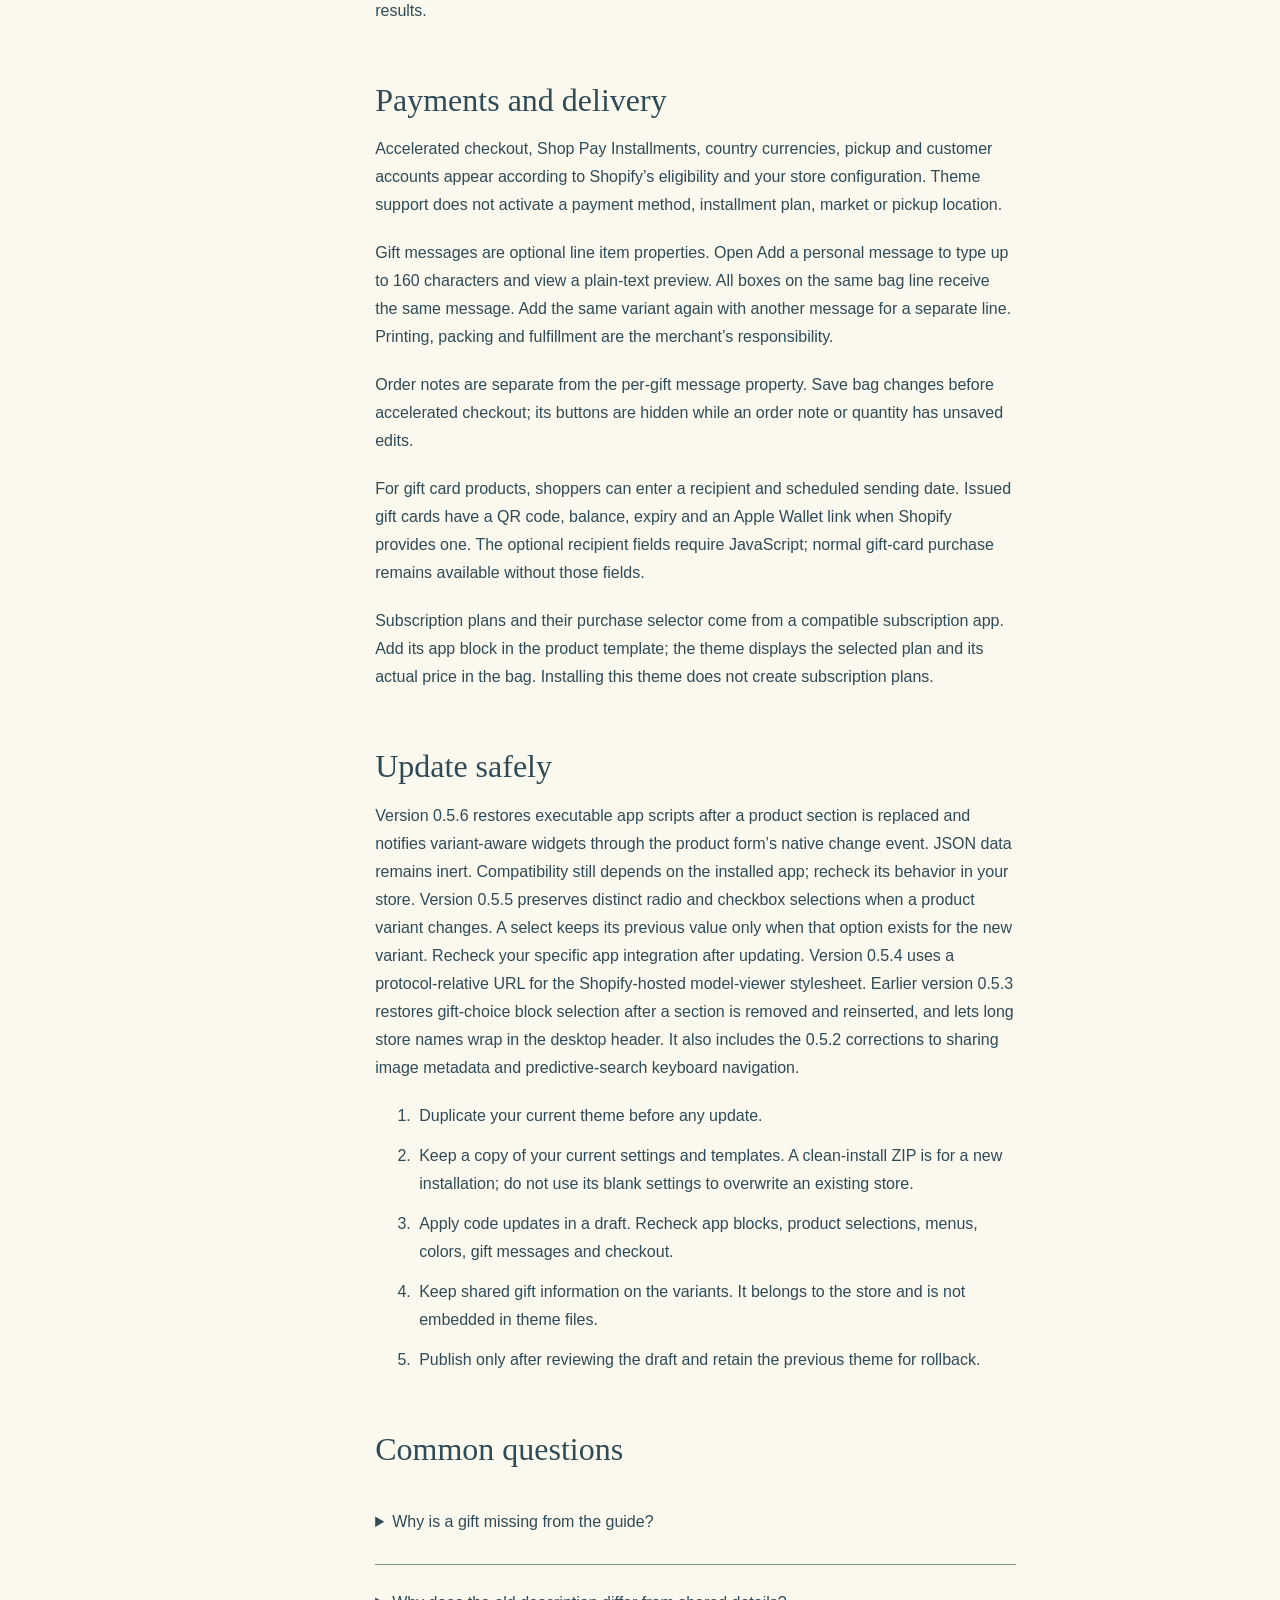
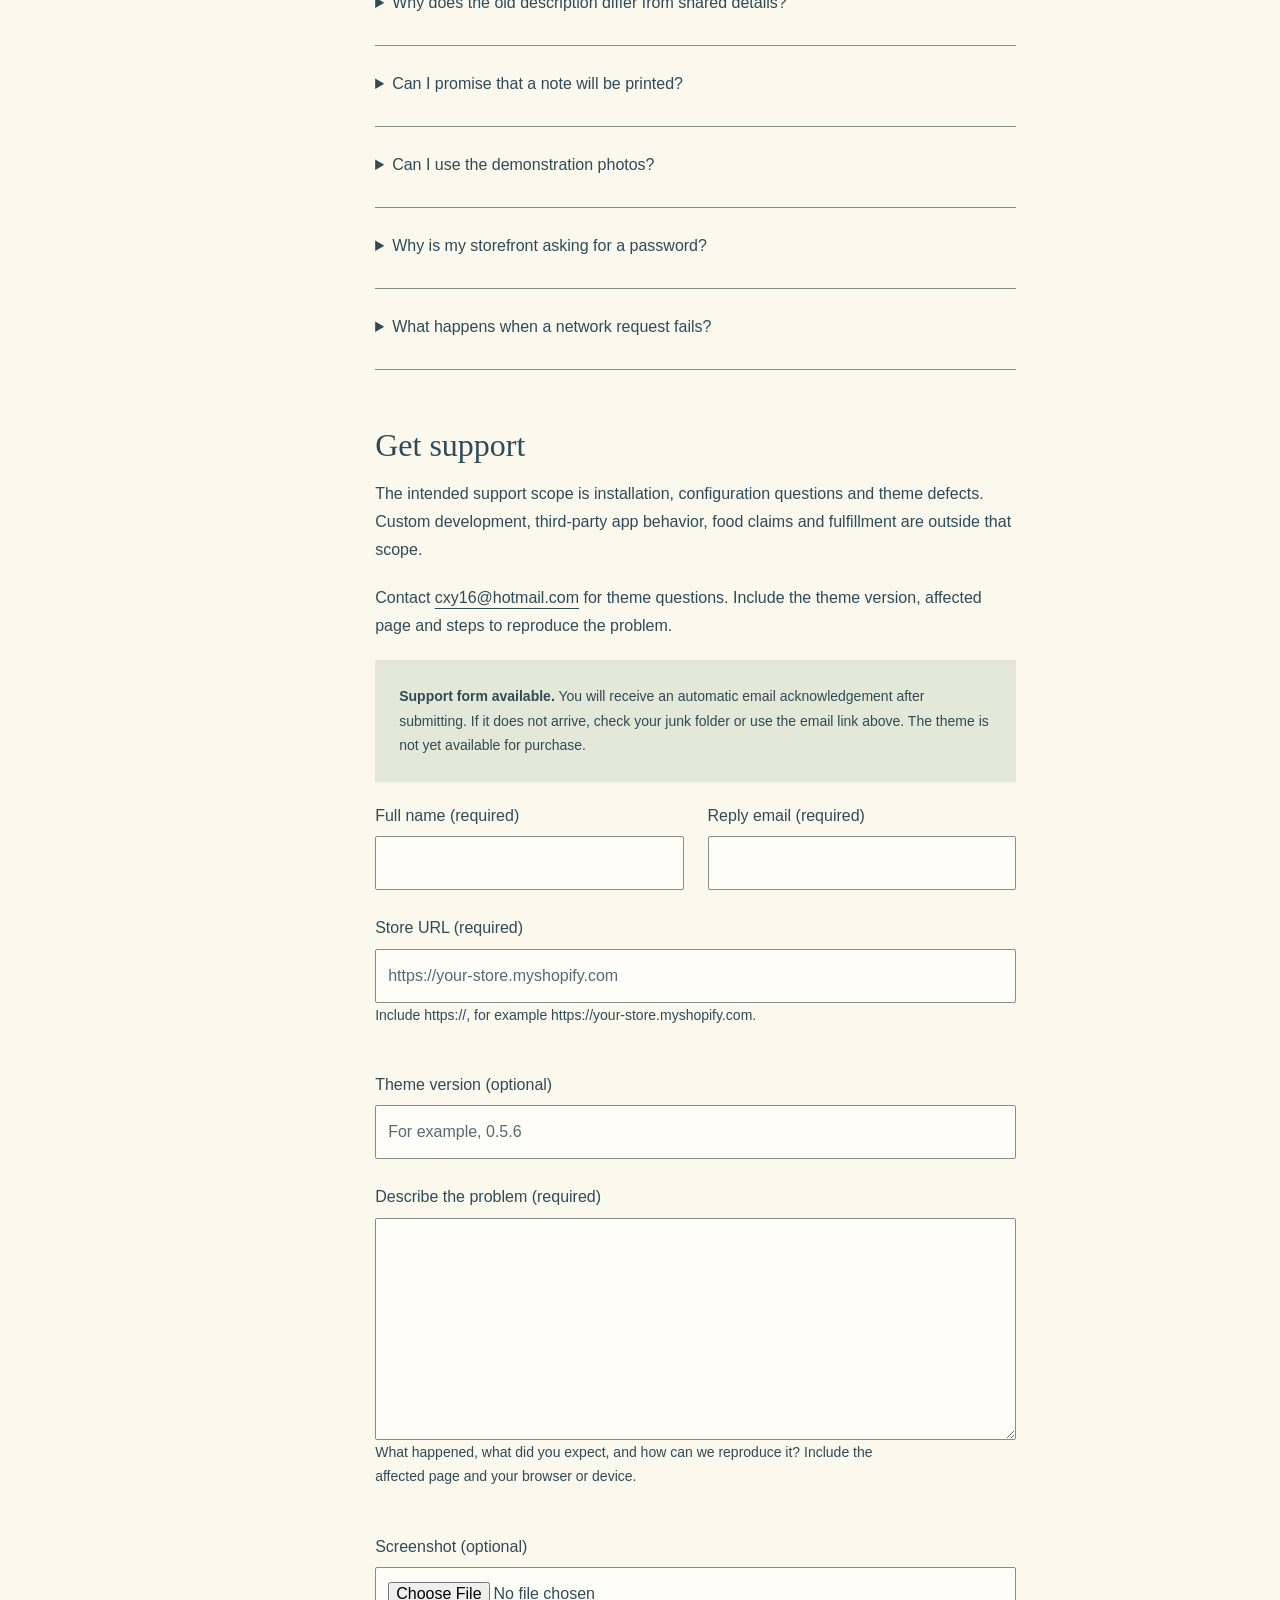
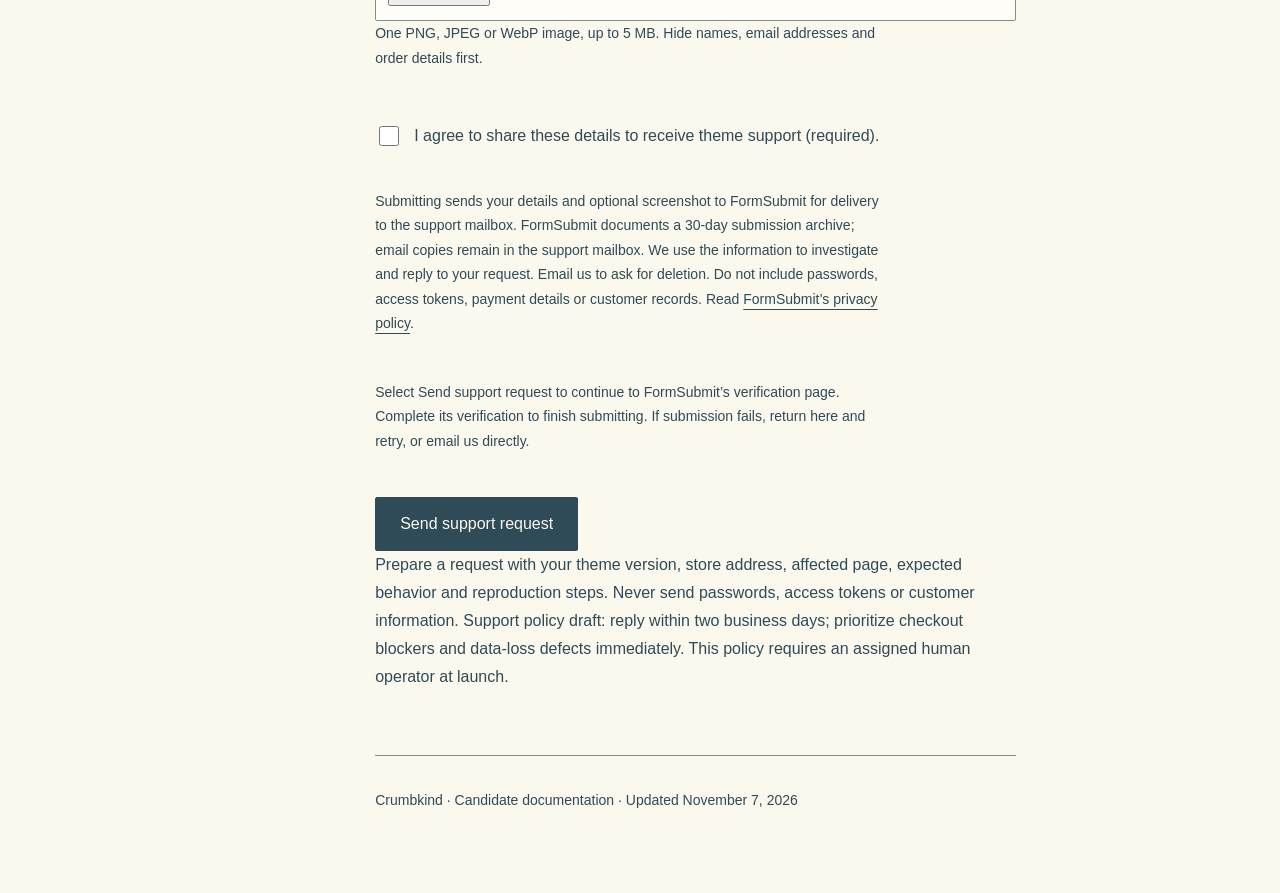
==== commit 021ff13f: "Document Crumbkind 0.5.6 product app script lifecycle fix" ====
--- a/index.html
+++ b/index.html
@@ -11,7 +11,7 @@
     <a class="skip" href="#guide">Skip to guide</a>
     <header>
       <a href="index.html" class="brand">Crumbkind</a
-      ><span>Theme guide · 0.5.5 candidate</span>
+      ><span>Theme guide · 0.5.6 candidate</span>
     </header>
     <div class="layout">
       <nav aria-label="Guide contents">
@@ -31,7 +31,7 @@
           storefront your own.
         </p>
         <p class="notice">
-          This guide describes the 0.5.5 candidate. It is not a Shopify Theme
+          This guide describes the 0.5.6 candidate. It is not a Shopify Theme
           Store approval or a promise of availability. See Get support for
           contact details and the current support setup status.
         </p>
@@ -128,7 +128,7 @@
             Use <strong>Theme settings → Brand</strong> to choose a logo, a
             display name and favicon. Leave Brand name blank to use your Shopify
             store name. Colors and Typography control the whole storefront.
-            The 0.5.5 candidate uses Shopify font pickers for Headings and Body.
+            The 0.5.6 candidate uses Shopify font pickers for Headings and Body.
             Both default to Host Grotesk, with semibold headings and regular
             body text. Change either picker to use another supported Shopify
             font. The Crumbkind theme style restores the default colors and fonts.
@@ -224,7 +224,11 @@
         <section id="updates">
           <h2>Update safely</h2>
           <p>
-            Version 0.5.5 preserves distinct radio and checkbox selections when
+            Version 0.5.6 restores executable app scripts after a product
+            section is replaced and notifies variant-aware widgets through the
+            product form’s native change event. JSON data remains inert.
+            Compatibility still depends on the installed app; recheck its
+            behavior in your store. Version 0.5.5 preserves distinct radio and checkbox selections when
             a product variant changes. A select keeps its previous value only
             when that option exists for the new variant. Recheck your specific
             app integration after updating. Version 0.5.4 uses a protocol-relative
@@ -355,7 +359,7 @@
             </div>
             <div>
               <label for="support-version">Theme version (optional)</label>
-              <input id="support-version" name="theme_version" maxlength="40" placeholder="For example, 0.5.5" />
+              <input id="support-version" name="theme_version" maxlength="40" placeholder="For example, 0.5.6" />
             </div>
             <div>
               <label for="support-message">Describe the problem (required)</label>
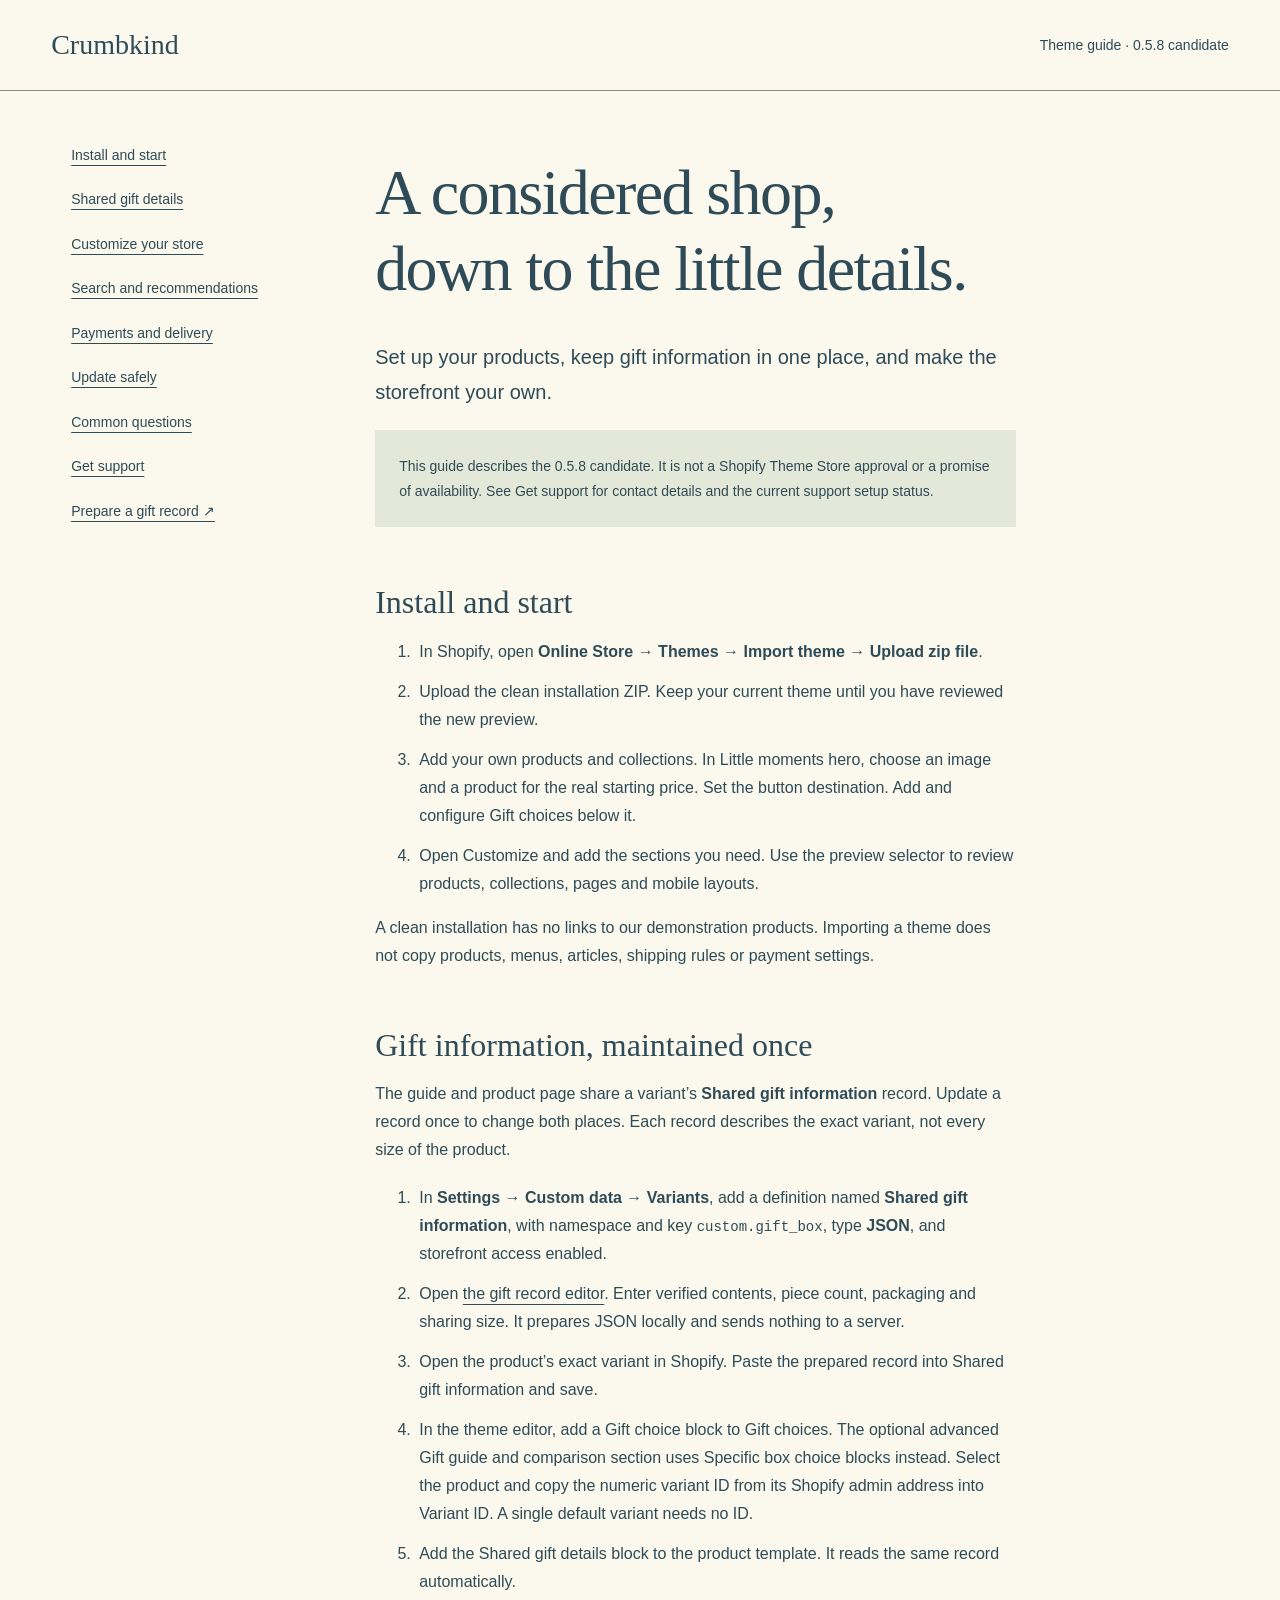
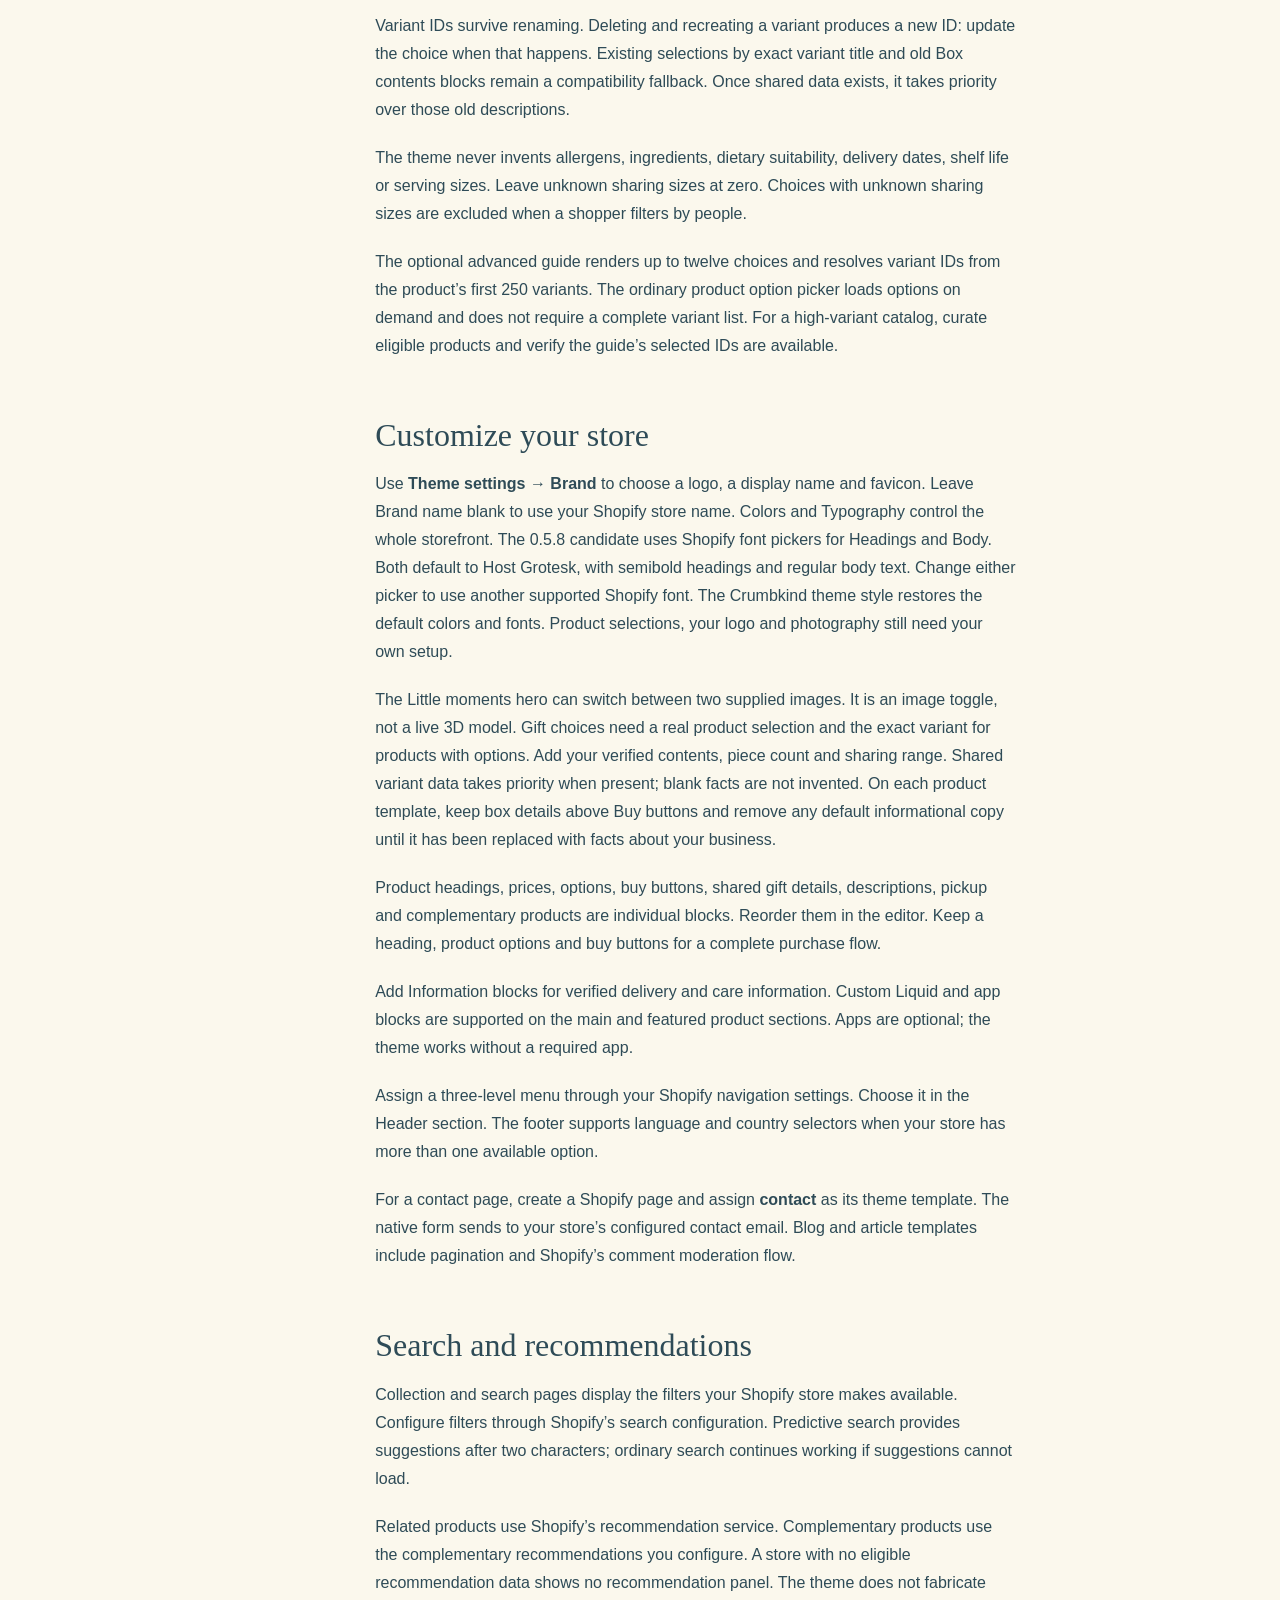
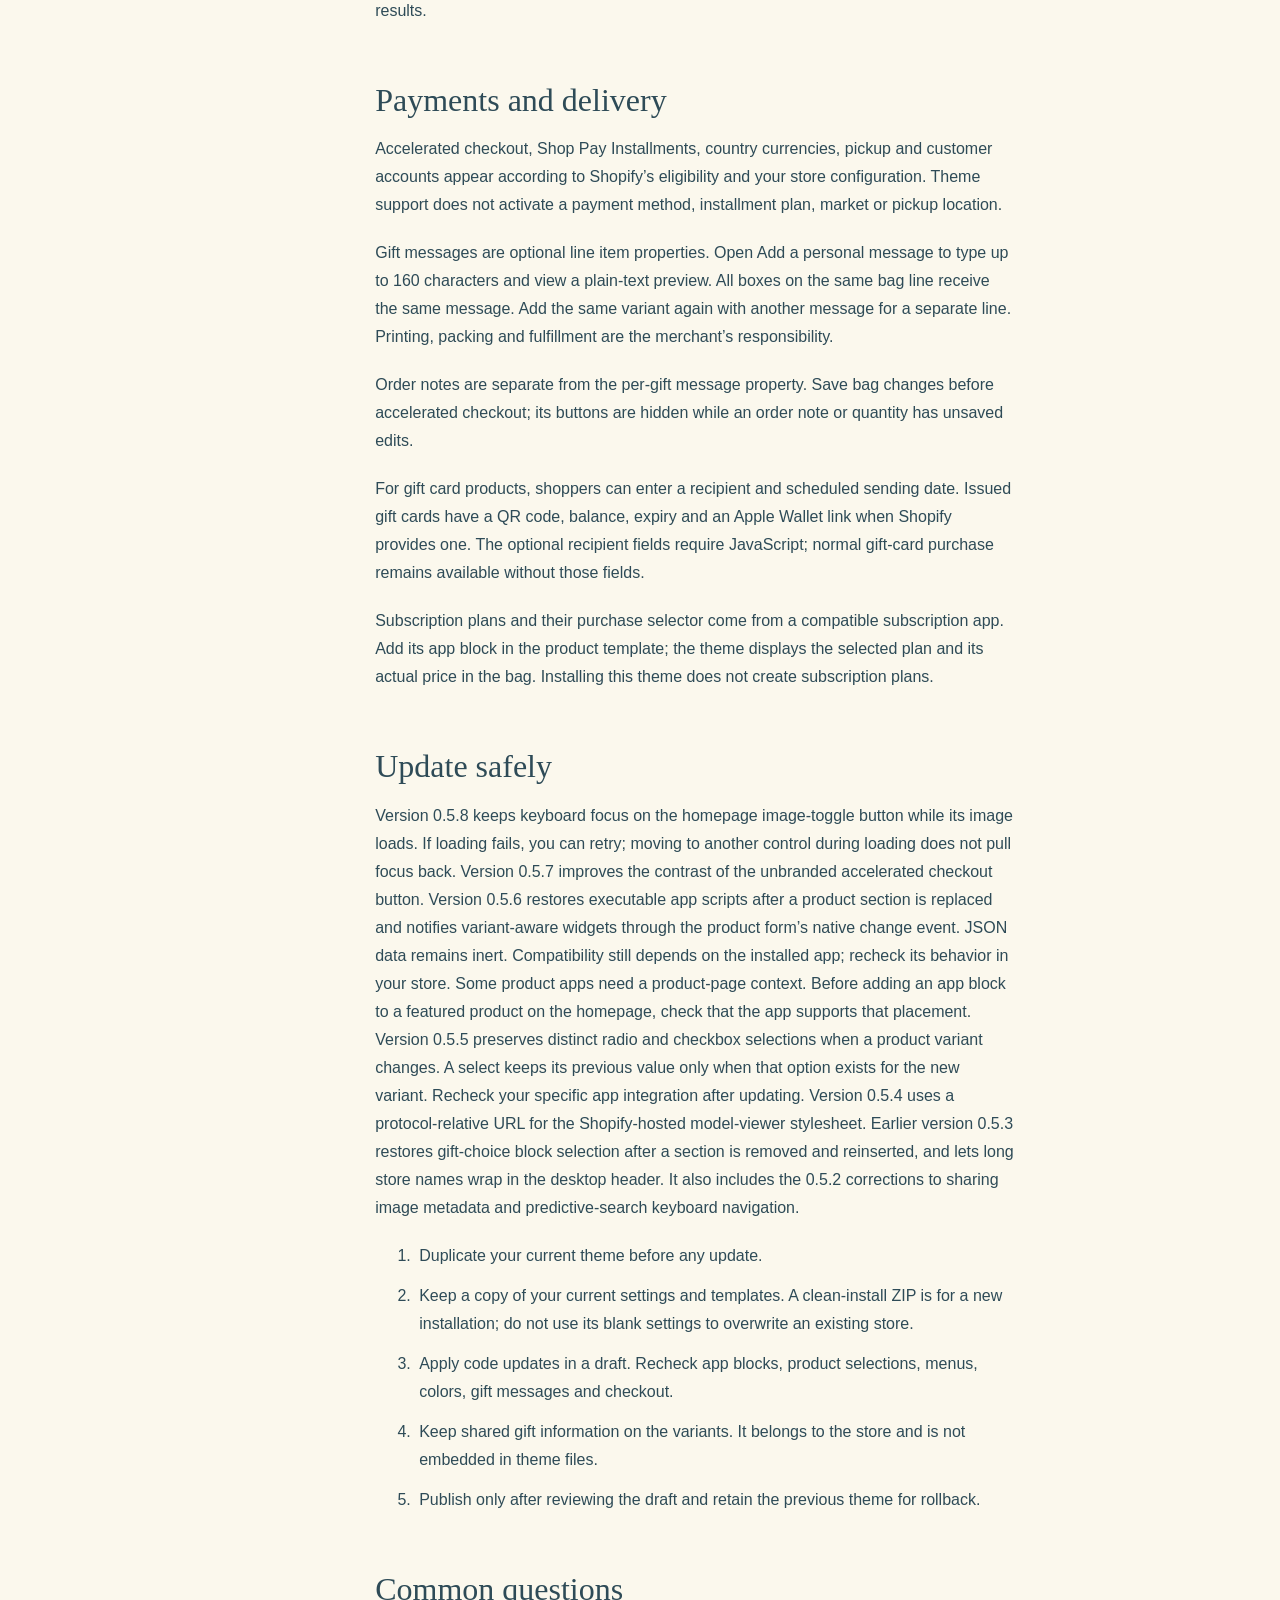
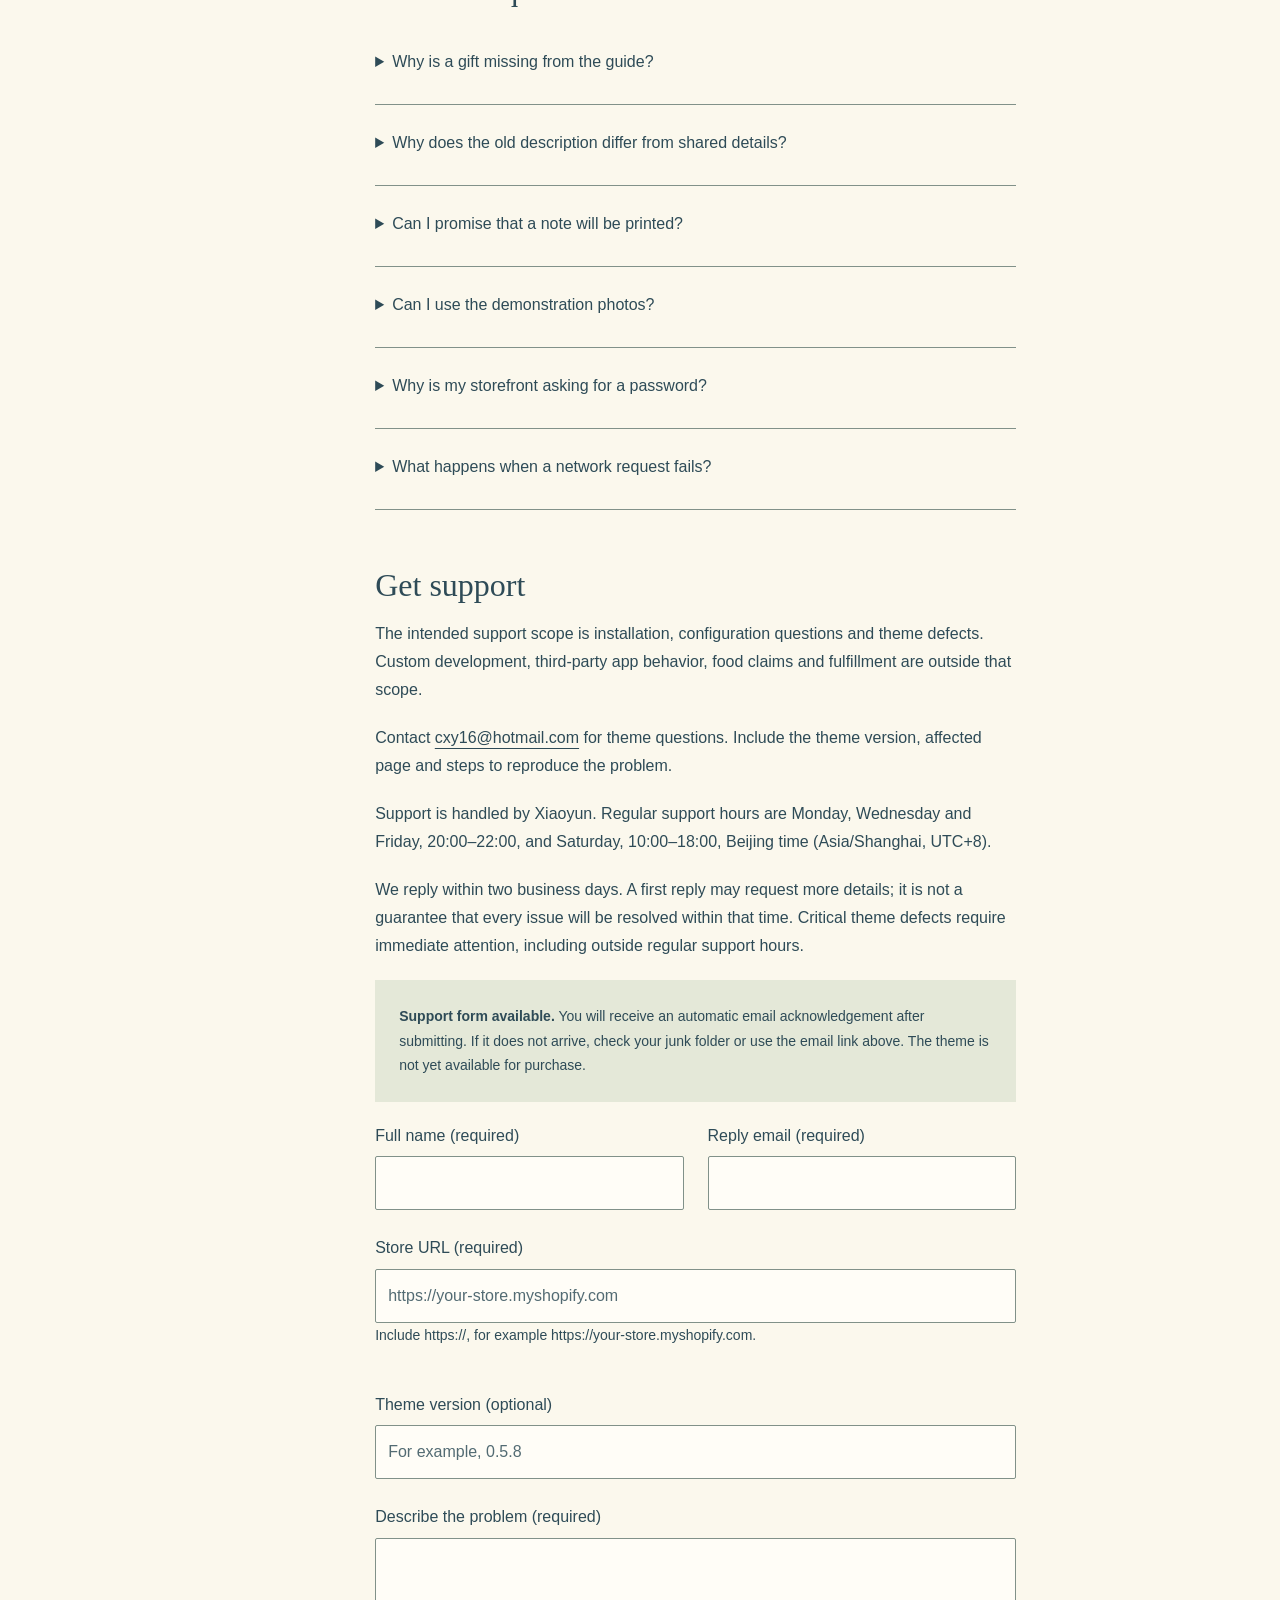
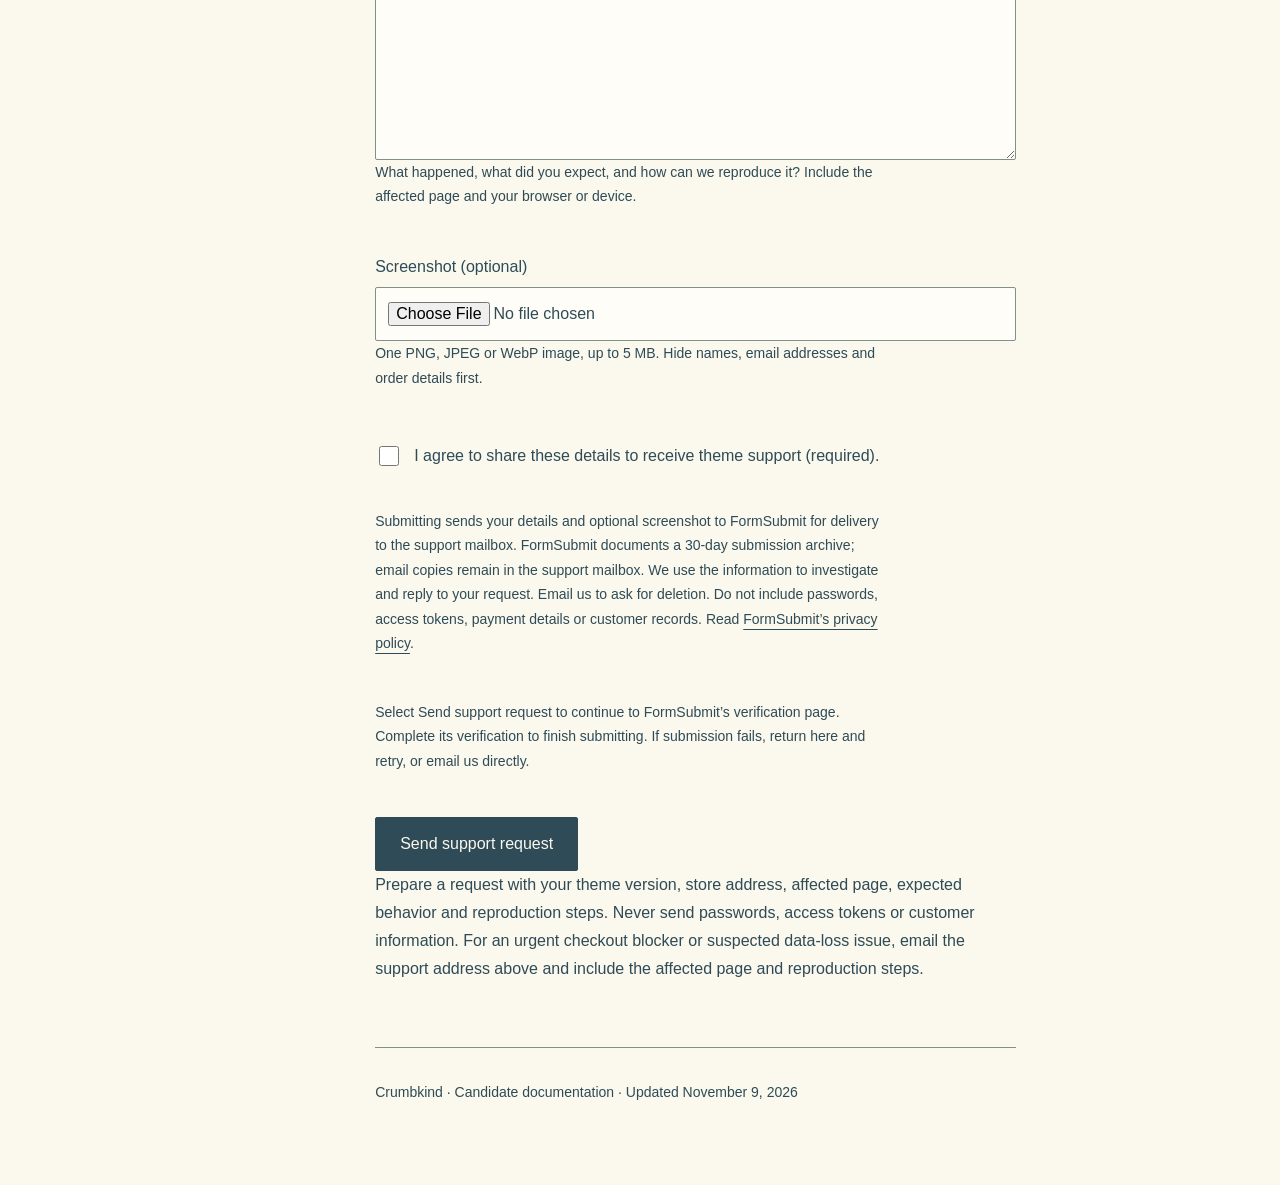
==== commit 192b48d8: "Update Crumbkind 0.5.8 guide and confirmed support schedule" ====
--- a/index.html
+++ b/index.html
@@ -11,7 +11,7 @@
     <a class="skip" href="#guide">Skip to guide</a>
     <header>
       <a href="index.html" class="brand">Crumbkind</a
-      ><span>Theme guide · 0.5.6 candidate</span>
+      ><span>Theme guide · 0.5.8 candidate</span>
     </header>
     <div class="layout">
       <nav aria-label="Guide contents">
@@ -31,7 +31,7 @@
           storefront your own.
         </p>
         <p class="notice">
-          This guide describes the 0.5.6 candidate. It is not a Shopify Theme
+          This guide describes the 0.5.8 candidate. It is not a Shopify Theme
           Store approval or a promise of availability. See Get support for
           contact details and the current support setup status.
         </p>
@@ -128,7 +128,7 @@
             Use <strong>Theme settings → Brand</strong> to choose a logo, a
             display name and favicon. Leave Brand name blank to use your Shopify
             store name. Colors and Typography control the whole storefront.
-            The 0.5.6 candidate uses Shopify font pickers for Headings and Body.
+            The 0.5.8 candidate uses Shopify font pickers for Headings and Body.
             Both default to Host Grotesk, with semibold headings and regular
             body text. Change either picker to use another supported Shopify
             font. The Crumbkind theme style restores the default colors and fonts.
@@ -224,11 +224,17 @@
         <section id="updates">
           <h2>Update safely</h2>
           <p>
-            Version 0.5.6 restores executable app scripts after a product
+            Version 0.5.8 keeps keyboard focus on the homepage image-toggle button
+            while its image loads. If loading fails, you can retry; moving to
+            another control during loading does not pull focus back.
+            Version 0.5.7 improves the contrast of the unbranded accelerated
+            checkout button. Version 0.5.6 restores executable app scripts after a product
             section is replaced and notifies variant-aware widgets through the
             product form’s native change event. JSON data remains inert.
             Compatibility still depends on the installed app; recheck its
-            behavior in your store. Version 0.5.5 preserves distinct radio and checkbox selections when
+            behavior in your store. Some product apps need a product-page
+            context. Before adding an app block to a featured product on the
+            homepage, check that the app supports that placement. Version 0.5.5 preserves distinct radio and checkbox selections when
             a product variant changes. A select keeps its previous value only
             when that option exists for the new variant. Recheck your specific
             app integration after updating. Version 0.5.4 uses a protocol-relative
@@ -327,6 +333,17 @@
             Contact <a href="mailto:cxy16@hotmail.com">cxy16@hotmail.com</a>
             for theme questions. Include the theme version, affected page and
             steps to reproduce the problem.
+          </p>
+          <p>
+            Support is handled by Xiaoyun. Regular support hours are Monday,
+            Wednesday and Friday, 20:00–22:00, and Saturday, 10:00–18:00,
+            Beijing time (Asia/Shanghai, UTC+8).
+          </p>
+          <p>
+            We reply within two business days. A first reply may request
+            more details; it is not a guarantee that every issue will be
+            resolved within that time. Critical theme defects require
+            immediate attention, including outside regular support hours.
           </p>
           <p class="notice" id="support-setup">
             <strong>Support form available.</strong> You will receive an automatic
@@ -359,7 +376,7 @@
             </div>
             <div>
               <label for="support-version">Theme version (optional)</label>
-              <input id="support-version" name="theme_version" maxlength="40" placeholder="For example, 0.5.6" />
+              <input id="support-version" name="theme_version" maxlength="40" placeholder="For example, 0.5.8" />
             </div>
             <div>
               <label for="support-message">Describe the problem (required)</label>
@@ -395,14 +412,13 @@
           <p>
             Prepare a request with your theme version, store address, affected
             page, expected behavior and reproduction steps. Never send
-            passwords, access tokens or customer information. Support policy
-            draft: reply within two business days; prioritize checkout blockers
-            and data-loss defects immediately. This policy requires an assigned
-            human operator at launch.
+            passwords, access tokens or customer information. For an urgent
+            checkout blocker or suspected data-loss issue, email the support
+            address above and include the affected page and reproduction steps.
           </p>
         </section>
         <footer>
-          Crumbkind · Candidate documentation · Updated November 7, 2026
+          Crumbkind · Candidate documentation · Updated November 9, 2026
         </footer>
       </main>
     </div>
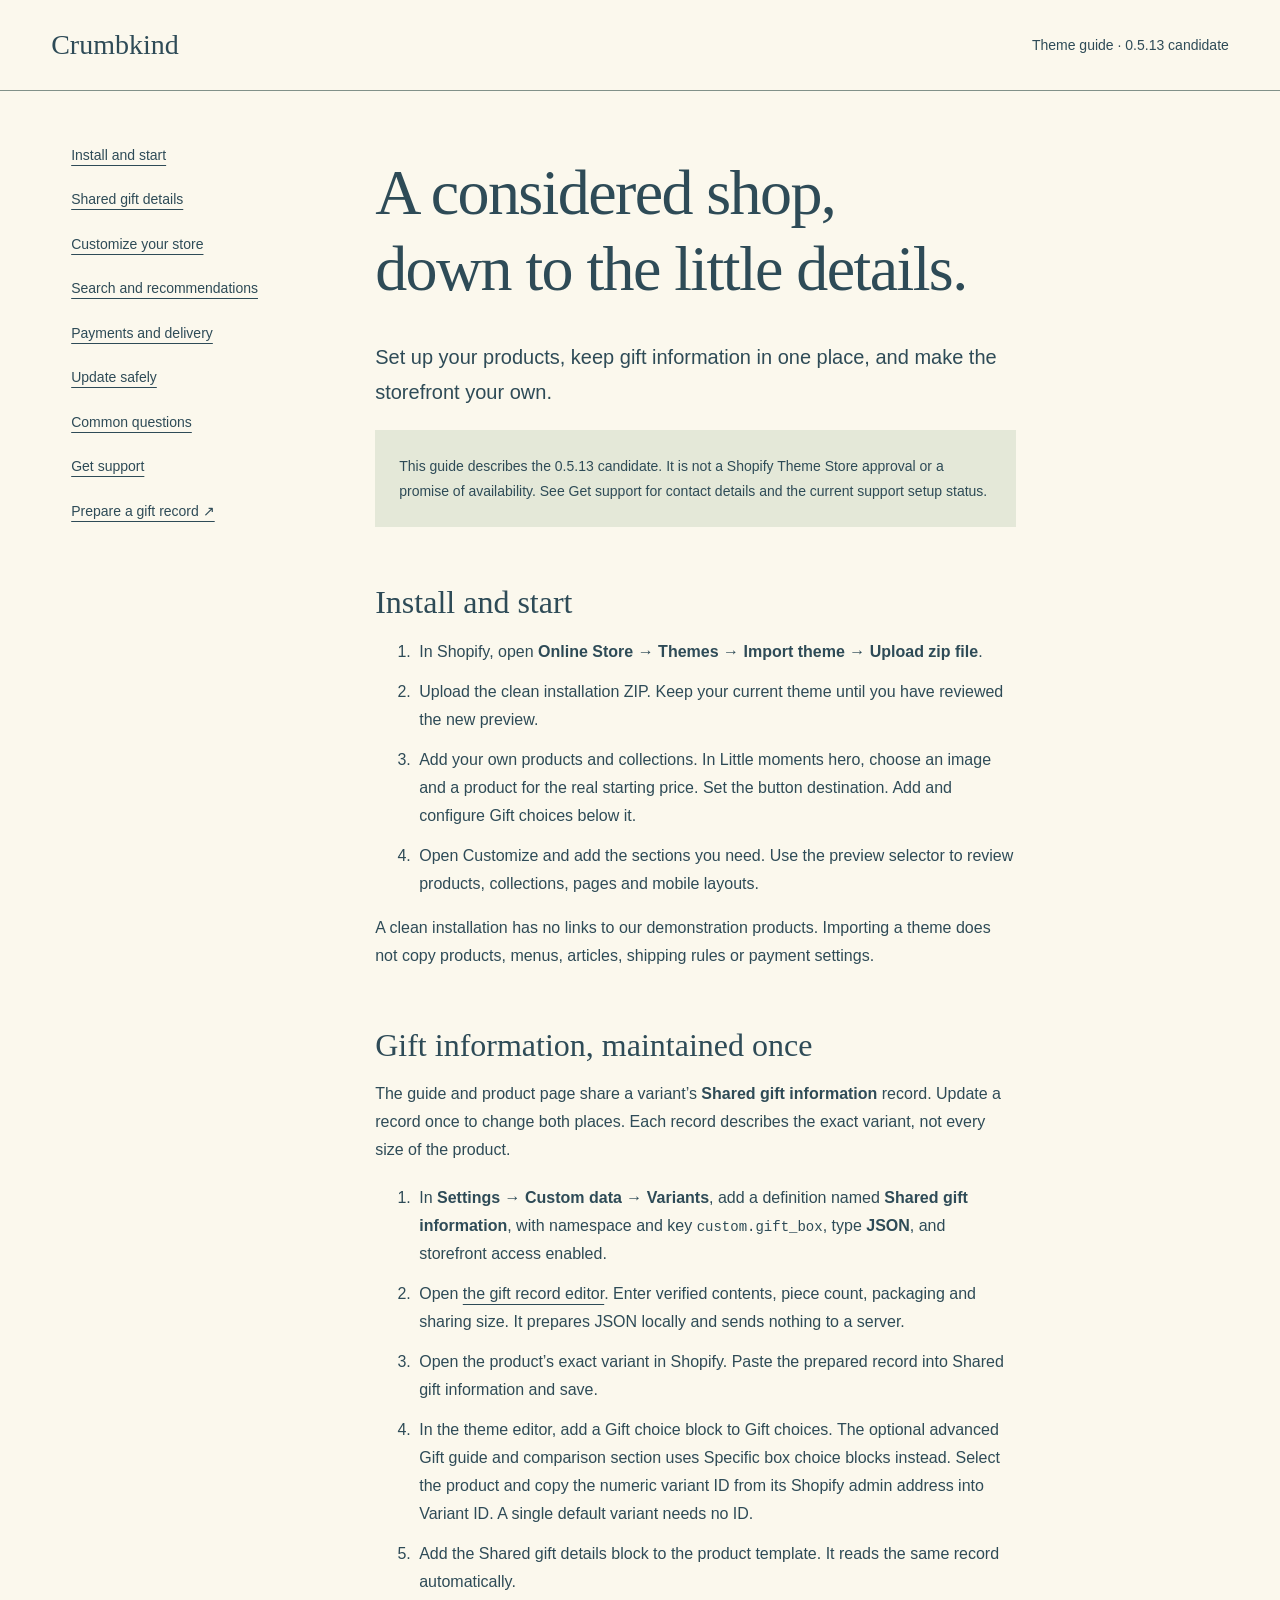
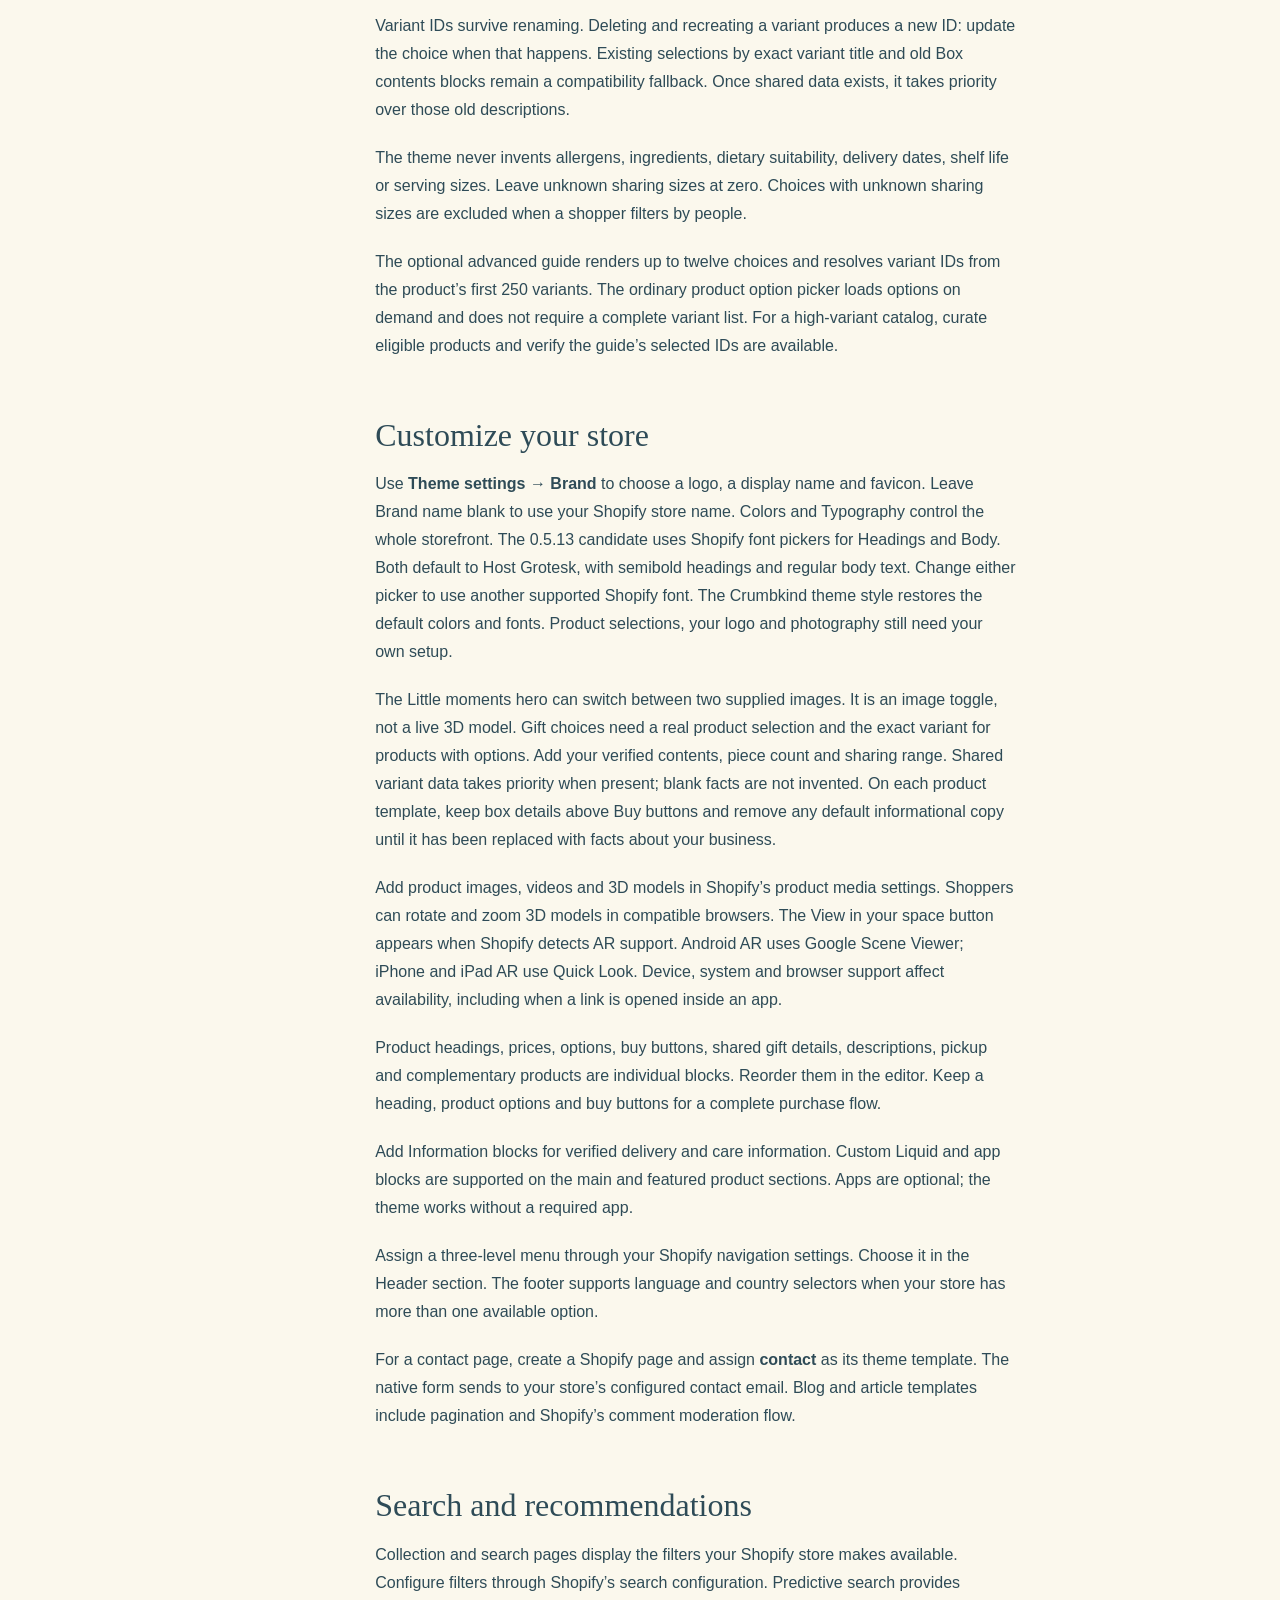
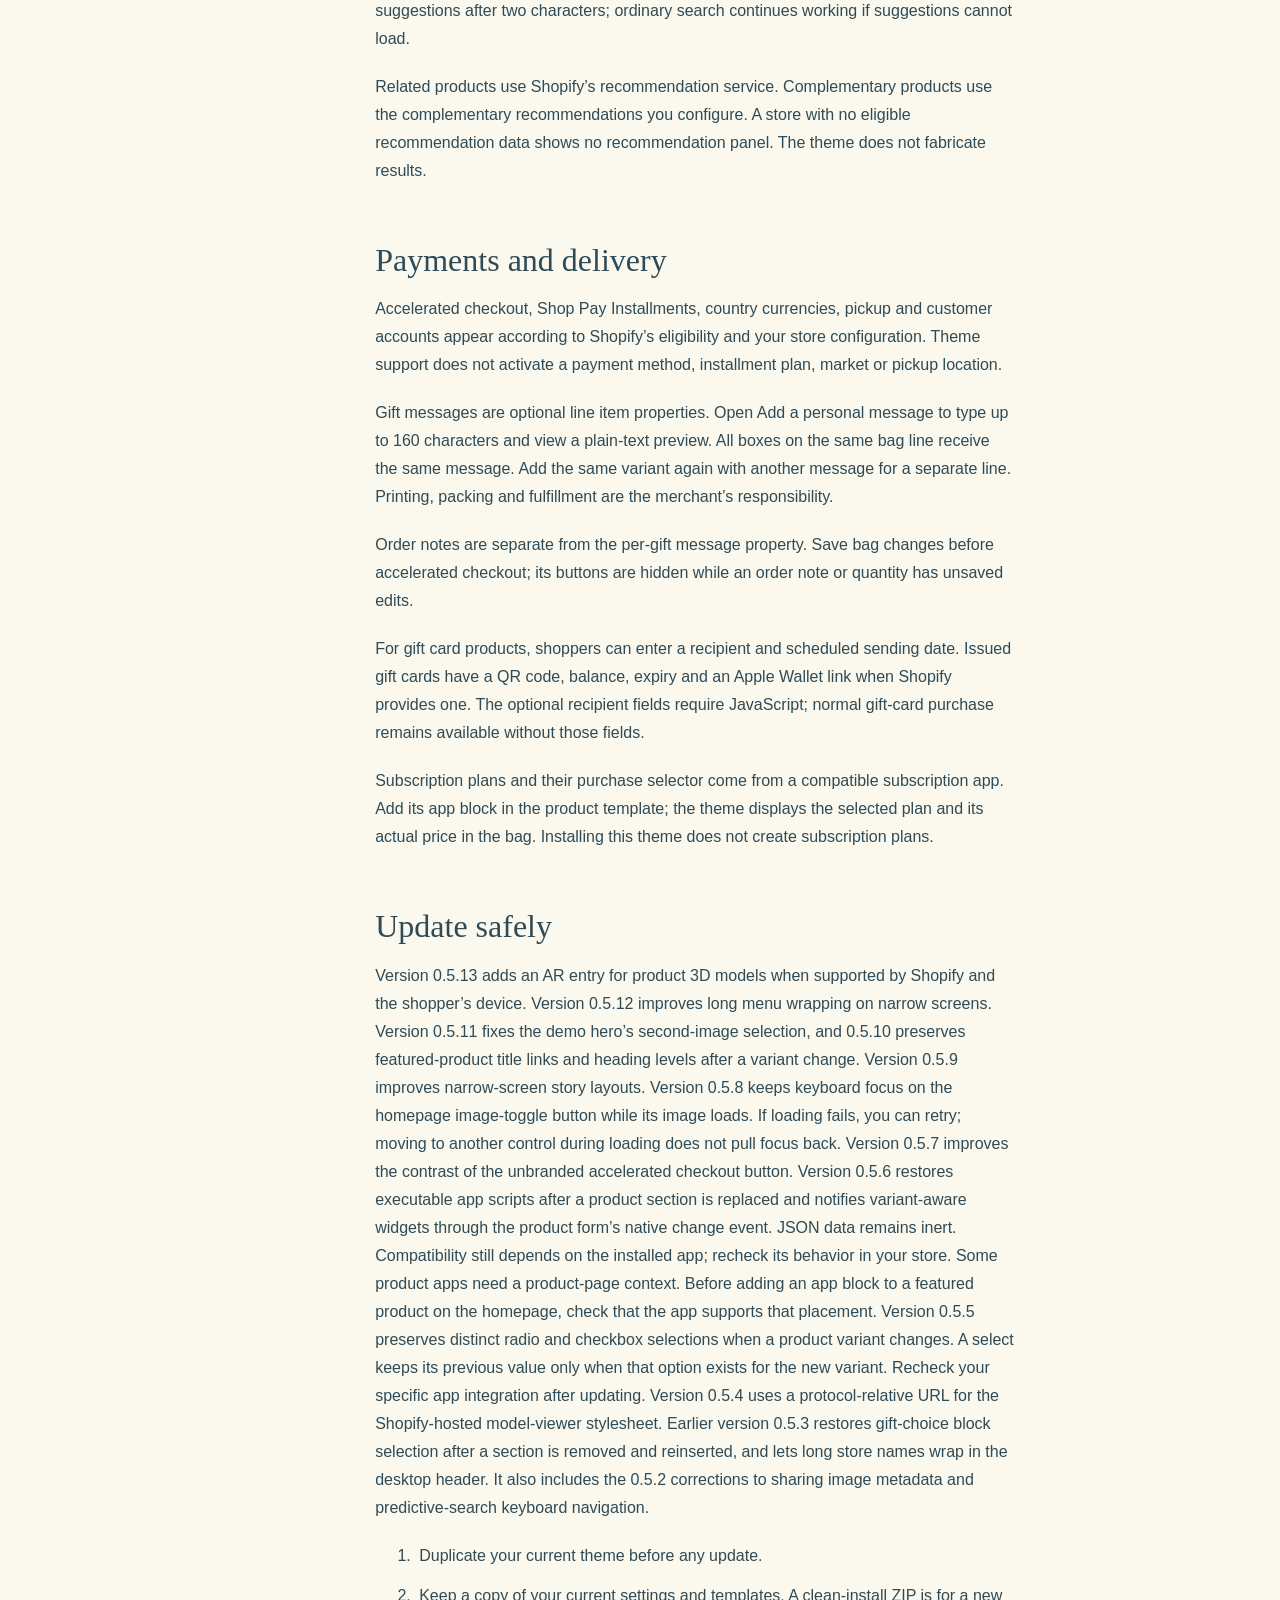
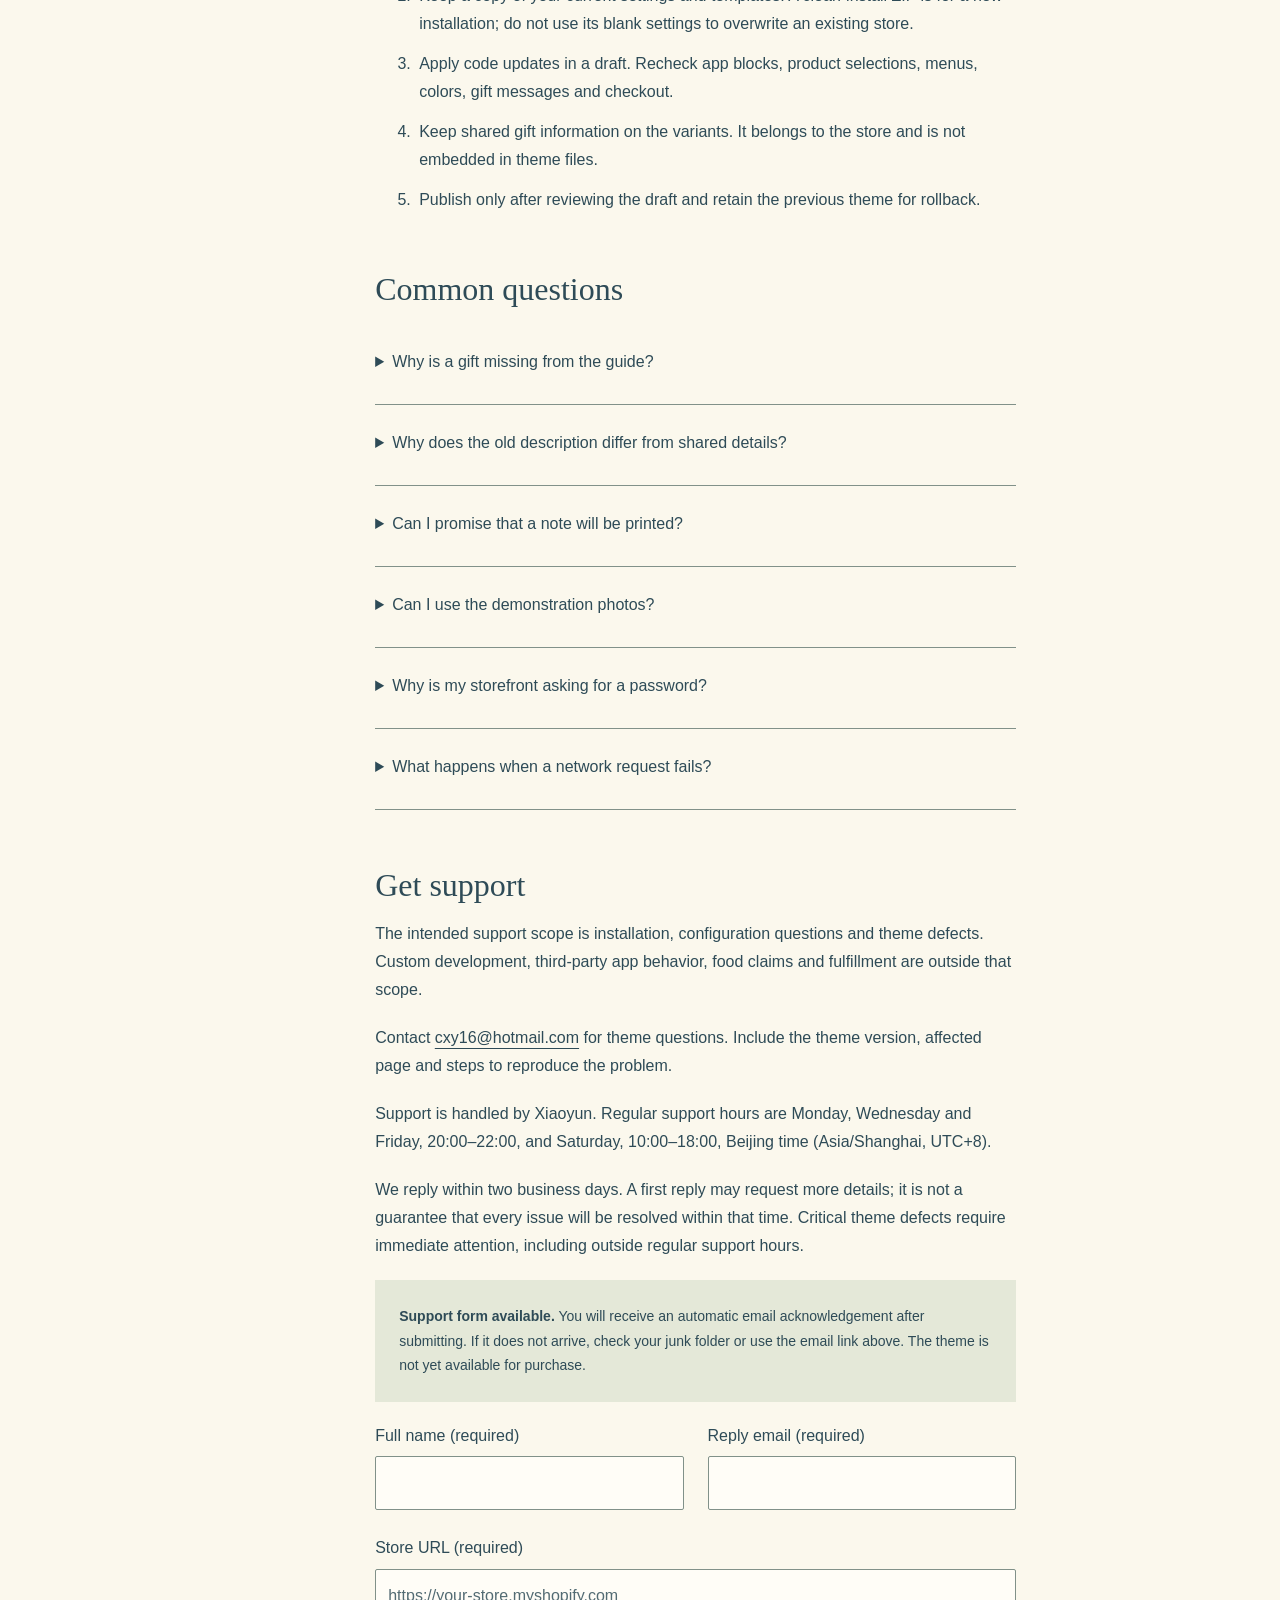
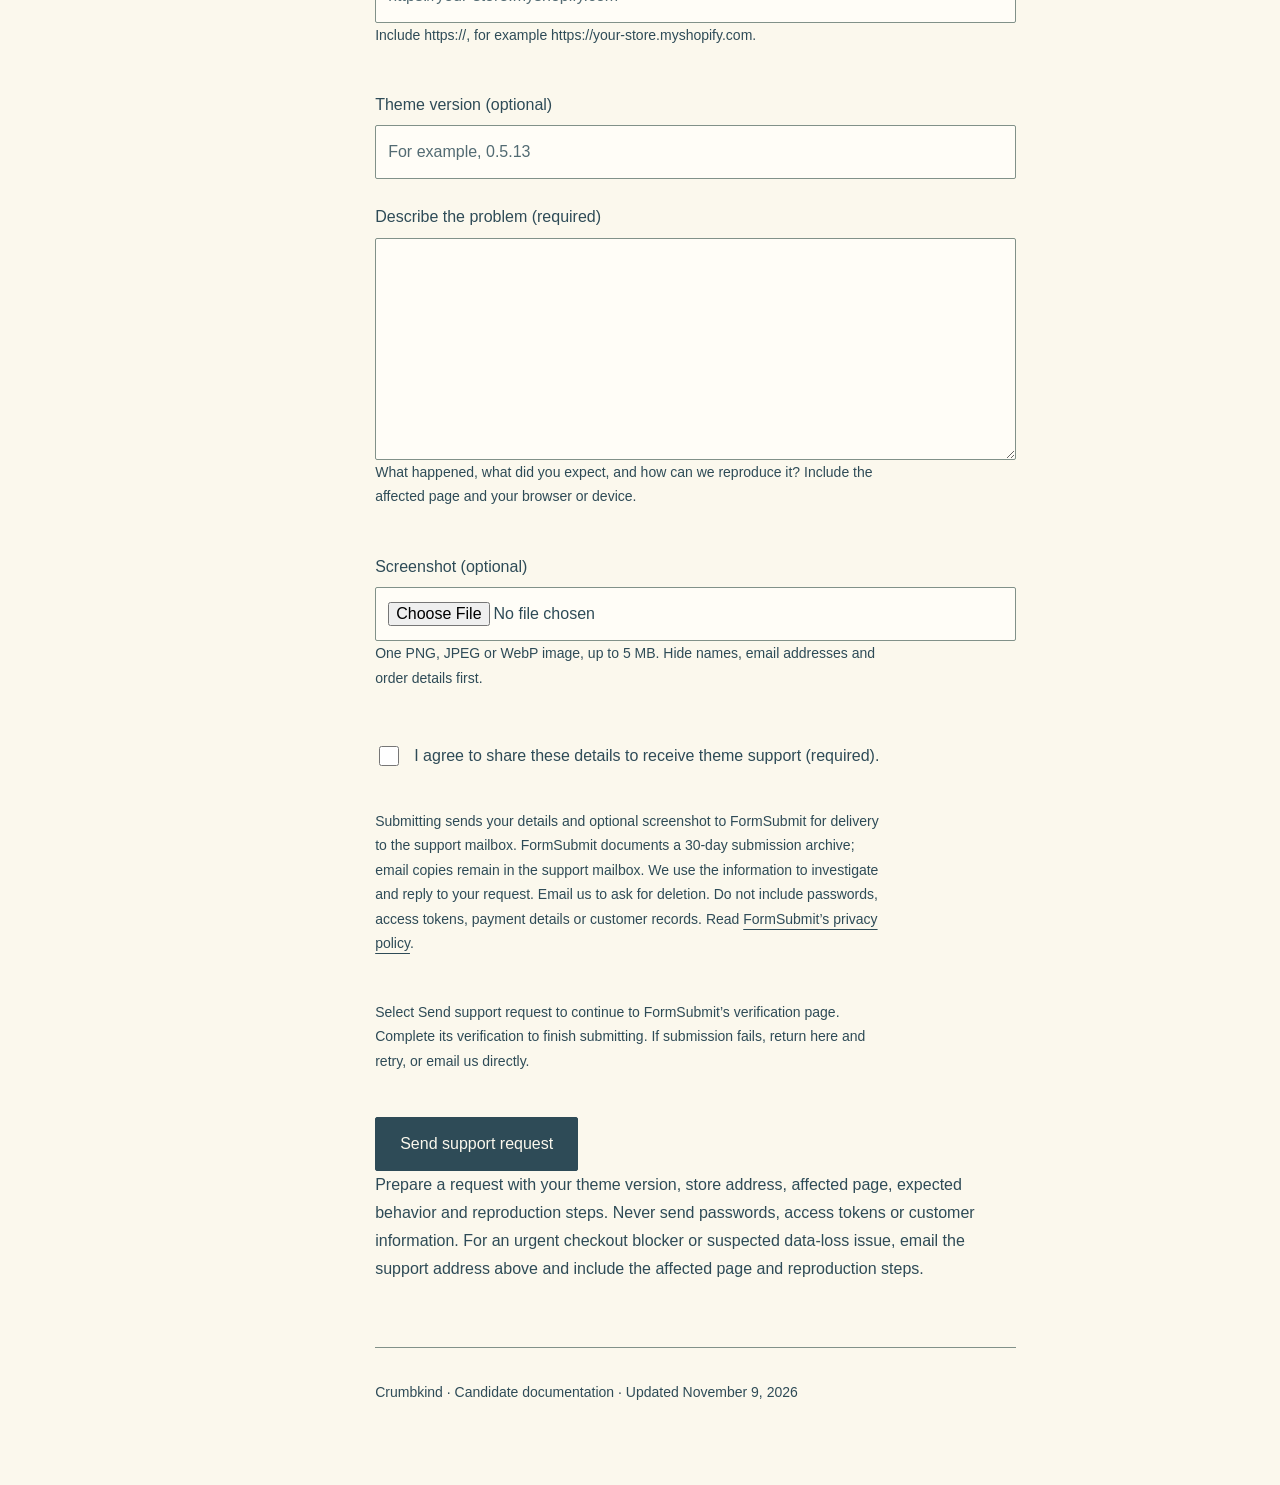
==== commit 4481fe8f: "Update Crumbkind 0.5.13 guide and product media compatibility" ====
--- a/index.html
+++ b/index.html
@@ -11,7 +11,7 @@
     <a class="skip" href="#guide">Skip to guide</a>
     <header>
       <a href="index.html" class="brand">Crumbkind</a
-      ><span>Theme guide · 0.5.8 candidate</span>
+      ><span>Theme guide · 0.5.13 candidate</span>
     </header>
     <div class="layout">
       <nav aria-label="Guide contents">
@@ -31,7 +31,7 @@
           storefront your own.
         </p>
         <p class="notice">
-          This guide describes the 0.5.8 candidate. It is not a Shopify Theme
+          This guide describes the 0.5.13 candidate. It is not a Shopify Theme
           Store approval or a promise of availability. See Get support for
           contact details and the current support setup status.
         </p>
@@ -128,7 +128,7 @@
             Use <strong>Theme settings → Brand</strong> to choose a logo, a
             display name and favicon. Leave Brand name blank to use your Shopify
             store name. Colors and Typography control the whole storefront.
-            The 0.5.8 candidate uses Shopify font pickers for Headings and Body.
+            The 0.5.13 candidate uses Shopify font pickers for Headings and Body.
             Both default to Host Grotesk, with semibold headings and regular
             body text. Change either picker to use another supported Shopify
             font. The Crumbkind theme style restores the default colors and fonts.
@@ -145,6 +145,14 @@
             been replaced with facts about your business.
           </p>
           <p>
+            Add product images, videos and 3D models in Shopify’s product media
+            settings. Shoppers can rotate and zoom 3D models in compatible
+            browsers. The View in your space button appears when Shopify
+            detects AR support. Android AR uses Google Scene Viewer; iPhone
+            and iPad AR use Quick Look. Device, system and browser support
+            affect availability, including when a link is opened inside an app.
+          </p>
+          <p>
             Product headings, prices, options, buy buttons, shared gift details,
             descriptions, pickup and complementary products are individual
             blocks. Reorder them in the editor. Keep a heading, product options
@@ -224,6 +232,12 @@
         <section id="updates">
           <h2>Update safely</h2>
           <p>
+            Version 0.5.13 adds an AR entry for product 3D models when supported
+            by Shopify and the shopper’s device. Version 0.5.12 improves long
+            menu wrapping on narrow screens. Version 0.5.11 fixes the demo hero’s
+            second-image selection, and 0.5.10 preserves featured-product title
+            links and heading levels after a variant change. Version 0.5.9
+            improves narrow-screen story layouts.
             Version 0.5.8 keeps keyboard focus on the homepage image-toggle button
             while its image loads. If loading fails, you can retry; moving to
             another control during loading does not pull focus back.
@@ -376,7 +390,7 @@
             </div>
             <div>
               <label for="support-version">Theme version (optional)</label>
-              <input id="support-version" name="theme_version" maxlength="40" placeholder="For example, 0.5.8" />
+              <input id="support-version" name="theme_version" maxlength="40" placeholder="For example, 0.5.13" />
             </div>
             <div>
               <label for="support-message">Describe the problem (required)</label>
